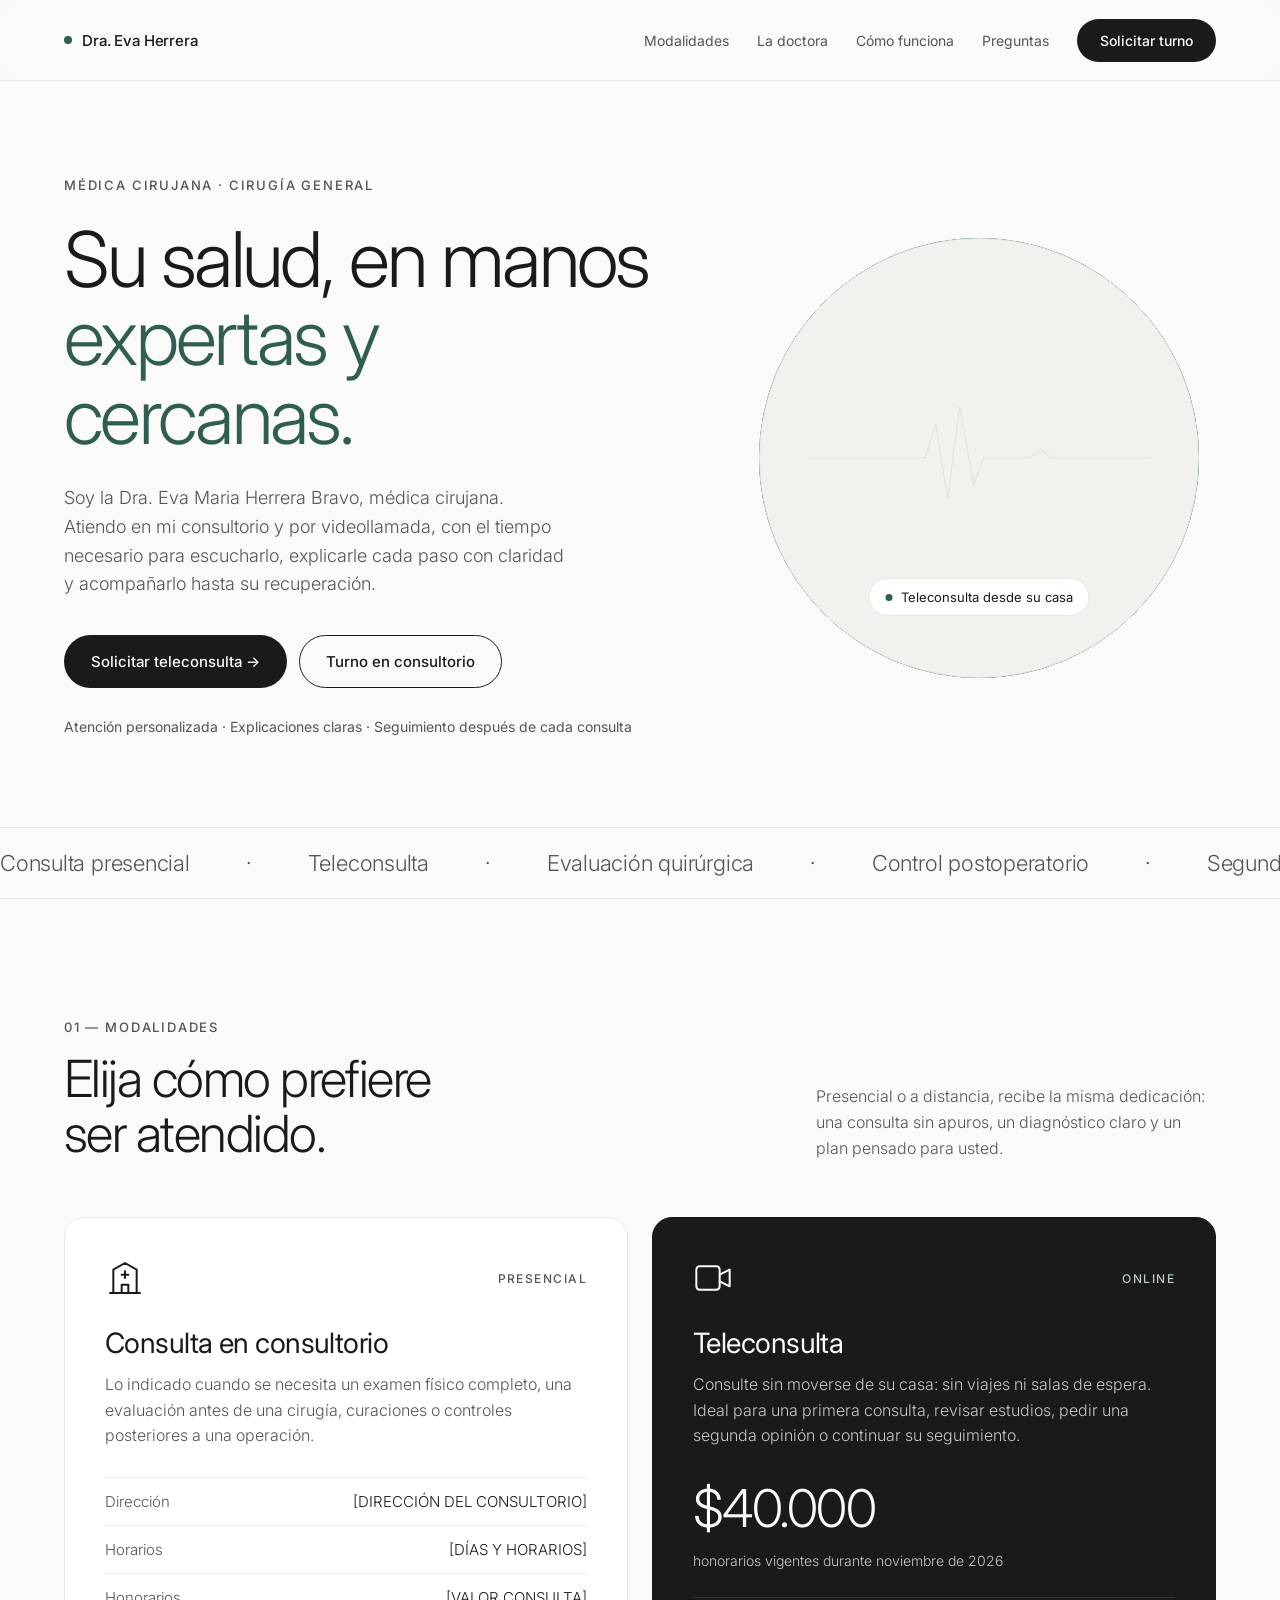
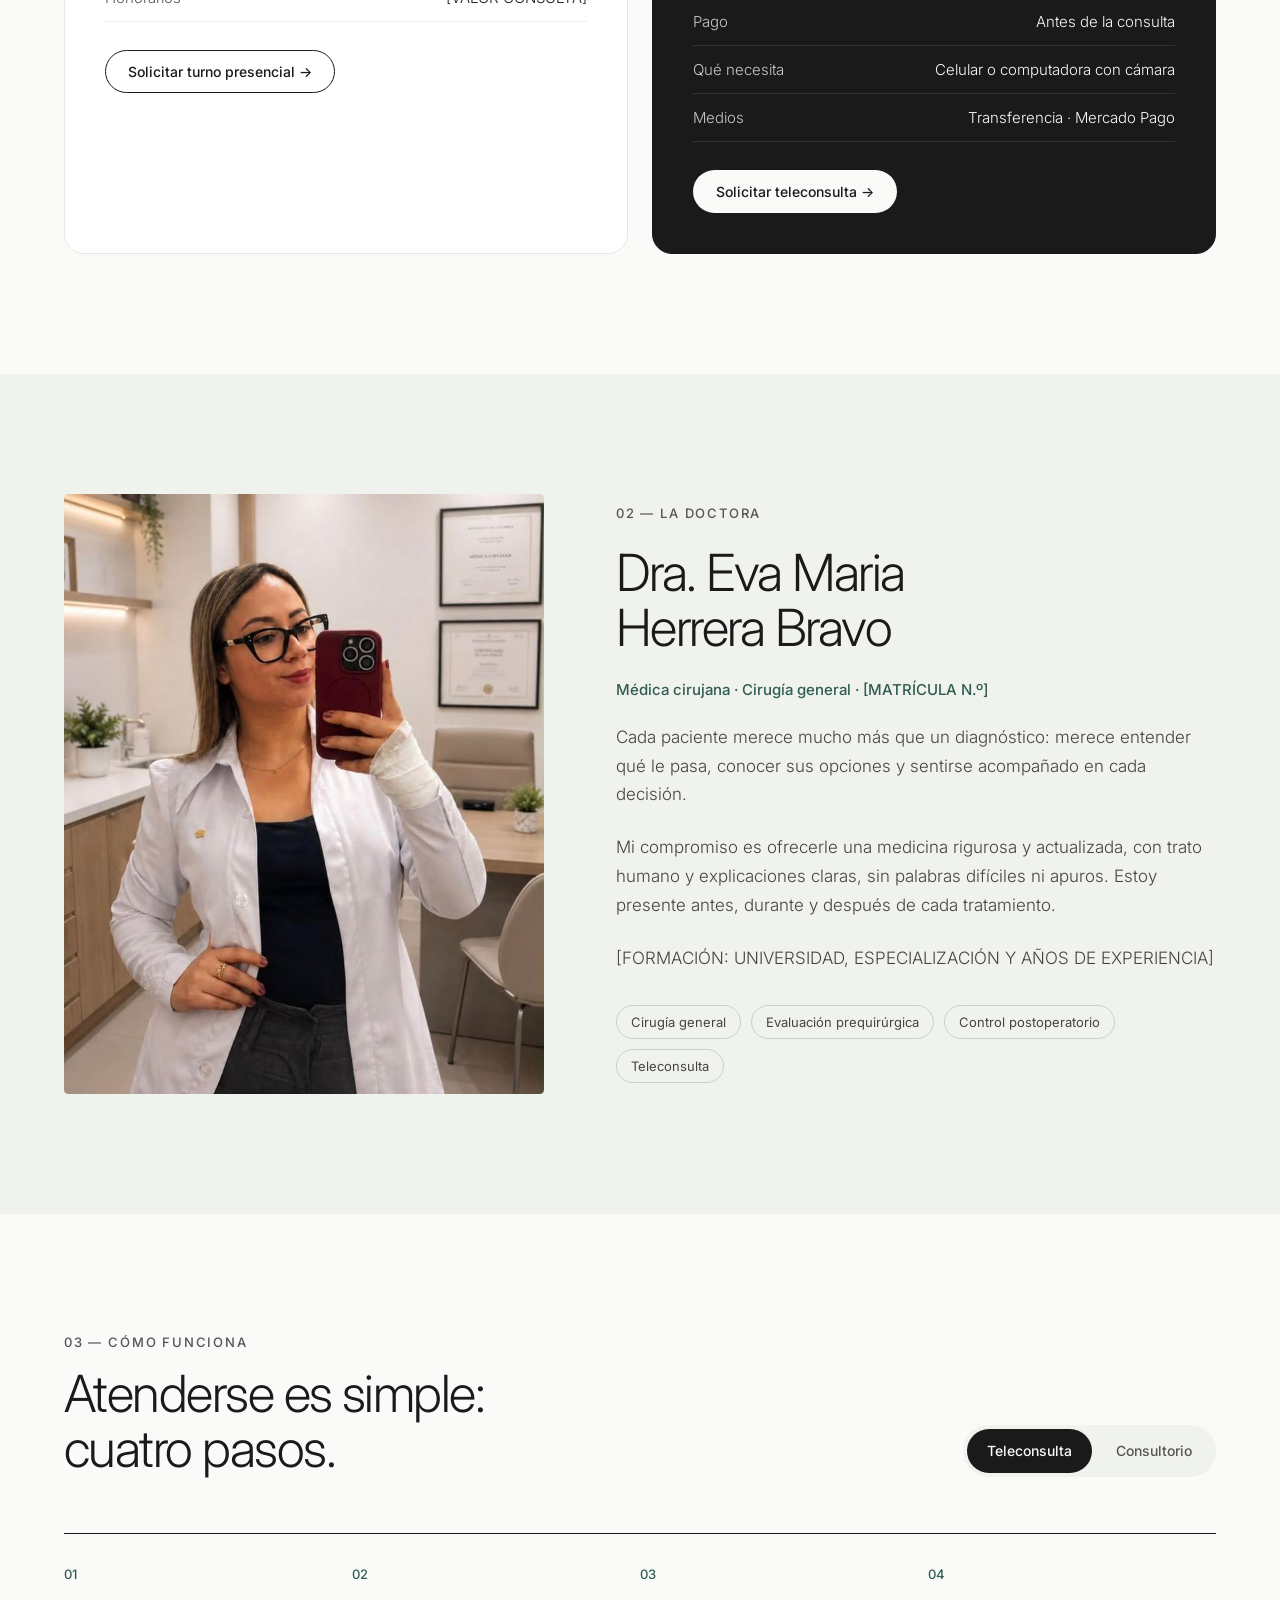
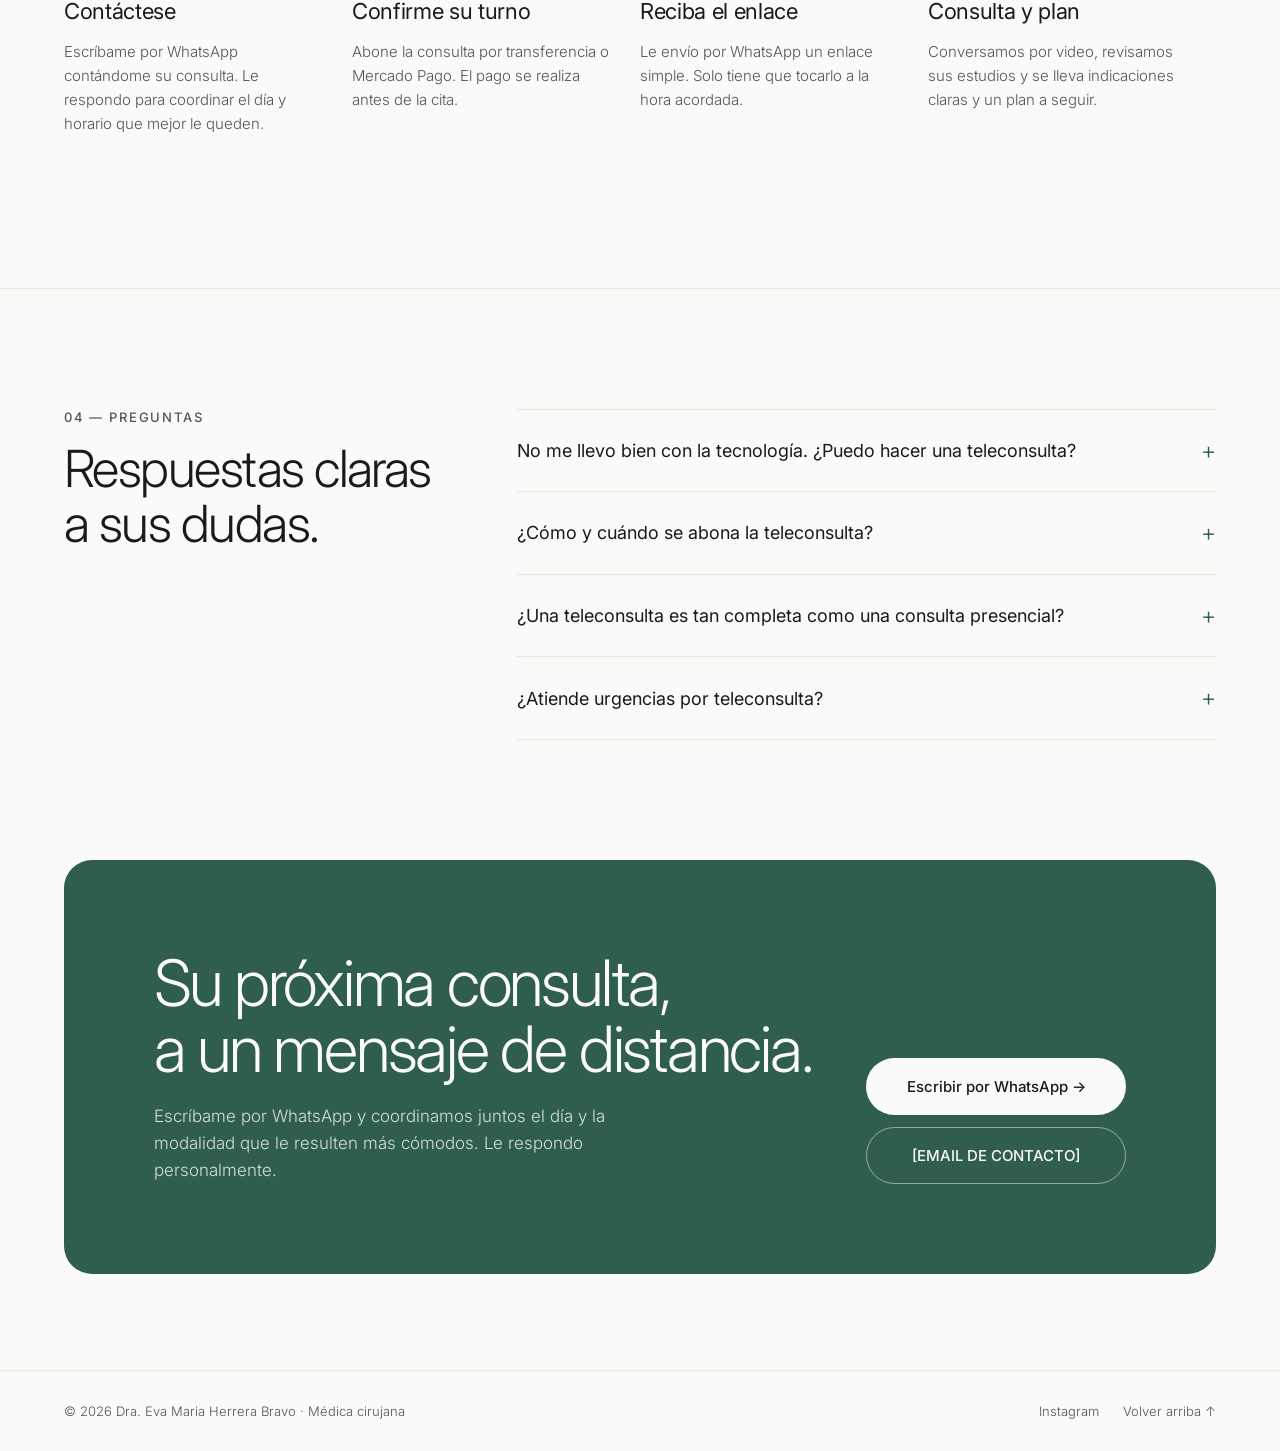
==== index.html @ aa6d980d "first commit" ====
<!doctype html>
<html lang="es">
<head>
  <meta charset="utf-8">
  <meta name="viewport" content="width=device-width, initial-scale=1">
  <title>Dra. Eva Maria Herrera Bravo · Médica cirujana | Consultorio y teleconsulta</title>
  <meta name="description" content="Dra. Eva Maria Herrera Bravo, médica cirujana. Atención en consultorio y teleconsulta, con tiempo para escucharlo, explicaciones claras y seguimiento personalizado.">
  <meta name="theme-color" content="#FAFAF8">

  <!-- Open Graph (vista previa al compartir en WhatsApp / redes) -->
  <meta property="og:type" content="website">
  <meta property="og:title" content="Dra. Eva Maria Herrera Bravo · Médica cirujana">
  <meta property="og:description" content="Atención en consultorio y teleconsulta. Su salud, en manos expertas y cercanas.">
  <meta property="og:image" content="img/dra-herrera.jpg">
  <meta property="og:locale" content="es_AR">

  <script>document.documentElement.classList.add('js');</script>
  <link rel="icon" href="img/favicon.svg" type="image/svg+xml">
  <link rel="preconnect" href="https://fonts.googleapis.com">
  <link rel="preconnect" href="https://fonts.gstatic.com" crossorigin>
  <link rel="stylesheet" href="https://fonts.googleapis.com/css2?family=Inter:wght@300;400;500&display=swap">
  <link rel="stylesheet" href="css/styles.css">
</head>
<body>

  <!-- ============ HEADER ============ -->
  <header class="header" id="header">
    <div class="container header__inner">
      <a href="#inicio" class="brand" aria-label="Dra. Eva Herrera, ir al inicio">
        <span class="dot brand__dot" aria-hidden="true"></span>
        Dra. Eva Herrera
      </a>

      <nav class="nav" aria-label="Principal">
        <a class="link" href="#modalidades">Modalidades</a>
        <a class="link" href="#sobre">La doctora</a>
        <a class="link" href="#como">Cómo funciona</a>
        <a class="link" href="#preguntas">Preguntas</a>
        <a class="btn btn--dark btn--sm" href="#contacto">Solicitar turno</a>
      </nav>

      <button class="burger" id="burger" type="button" aria-label="Abrir menú" aria-expanded="false" aria-controls="menu-movil">
        <span></span><span></span>
      </button>
    </div>
  </header>

  <!-- Menú móvil (fijo, no empuja el contenido) -->
  <nav class="mobile-menu" id="menu-movil" aria-label="Menú móvil" hidden>
    <a class="mobile-menu__item" href="#modalidades">Modalidades</a>
    <a class="mobile-menu__item" href="#sobre">La doctora</a>
    <a class="mobile-menu__item" href="#como">Cómo funciona</a>
    <a class="mobile-menu__item" href="#preguntas">Preguntas</a>
    <a class="btn btn--dark mobile-menu__cta" href="#contacto">Solicitar turno <span class="arrow">→</span></a>
  </nav>

  <main>

    <!-- ============ HERO ============ -->
    <section class="container hero" id="inicio" aria-labelledby="hero-title">
      <header class="hero__text">
        <p class="eyebrow rise d1">Médica cirujana · Cirugía general</p>
        <h1 class="hero__title rise d2" id="hero-title">Su salud, en manos<br><span class="accent">expertas y cercanas.</span></h1>
        <p class="hero__lead rise d3">Soy la Dra. Eva Maria Herrera Bravo, médica cirujana. Atiendo en mi consultorio y por videollamada, con el tiempo necesario para escucharlo, explicarle cada paso con claridad y acompañarlo hasta su recuperación.</p>
        <div class="hero__actions rise d4">
          <a class="btn btn--dark" href="#contacto">Solicitar teleconsulta <span class="arrow">→</span></a>
          <a class="btn btn--line" href="#modalidades">Turno en consultorio</a>
        </div>
        <p class="hero__trust rise d5">Atención personalizada · Explicaciones claras · Seguimiento después de cada consulta</p>
      </header>

      <!-- Latido animado (solo desktop) -->
      <div class="hero__visual rise d5" aria-hidden="true">
        <div class="pulse">
          <div class="pulse__ring"></div>
          <div class="pulse__ring pulse__ring--2"></div>
          <div class="pulse__disc"></div>
          <svg class="pulse__svg" viewBox="0 0 400 160">
            <path class="ecg-base" d="M0 80 H120 L138 80 L150 40 L164 128 L178 20 L194 112 L206 80 H260 L272 70 L284 80 H400"/>
            <path class="ecg" d="M0 80 H120 L138 80 L150 40 L164 128 L178 20 L194 112 L206 80 H260 L272 70 L284 80 H400"/>
          </svg>
          <div class="pulse__badge"><span class="dot"></span>Teleconsulta desde su casa</div>
        </div>
      </div>
    </section>

    <!-- ============ CINTA ============ -->
    <div class="marquee" aria-hidden="true">
      <div class="marquee__track">
        <span>Consulta presencial</span><i>·</i><span>Teleconsulta</span><i>·</i><span>Evaluación quirúrgica</span><i>·</i><span>Control postoperatorio</span><i>·</i><span>Segunda opinión</span><i>·</i><span>Revisión de estudios</span><i>·</i><span>Seguimiento personalizado</span><i>·</i>
        <span>Consulta presencial</span><i>·</i><span>Teleconsulta</span><i>·</i><span>Evaluación quirúrgica</span><i>·</i><span>Control postoperatorio</span><i>·</i><span>Segunda opinión</span><i>·</i><span>Revisión de estudios</span><i>·</i><span>Seguimiento personalizado</span><i>·</i>
      </div>
    </div>

    <!-- ============ MODALIDADES ============ -->
    <section class="container section" id="modalidades" aria-labelledby="modalidades-title">
      <header class="section__head reveal">
        <hgroup class="section__titles">
          <p class="eyebrow">01 — Modalidades</p>
          <h2 class="h2" id="modalidades-title">Elija cómo prefiere<br>ser atendido.</h2>
        </hgroup>
        <p class="section__intro">Presencial o a distancia, recibe la misma dedicación: una consulta sin apuros, un diagnóstico claro y un plan pensado para usted.</p>
      </header>

      <div class="cards">
        <article class="card reveal">
          <div class="card__top">
            <svg width="40" height="40" viewBox="0 0 24 24" fill="none" stroke="currentColor" stroke-width="1.2" stroke-linecap="round" stroke-linejoin="round" aria-hidden="true"><path d="M3 21h18"/><path d="M5 21V7l7-4 7 4v14"/><path d="M10 21v-5h4v5"/><path d="M12 8v4M10 10h4"/></svg>
            <span class="tag">Presencial</span>
          </div>
          <div class="card__body">
            <h3 class="h3">Consulta en consultorio</h3>
            <p>Lo indicado cuando se necesita un examen físico completo, una evaluación antes de una cirugía, curaciones o controles posteriores a una operación.</p>
          </div>
          <ul class="specs">
            <li><span>Dirección</span><span>[DIRECCIÓN DEL CONSULTORIO]</span></li>
            <li><span>Horarios</span><span>[DÍAS Y HORARIOS]</span></li>
            <li><span>Honorarios</span><span>[VALOR CONSULTA]</span></li>
          </ul>
          <a class="btn btn--line btn--sm card__cta" href="#contacto">Solicitar turno presencial <span class="arrow">→</span></a>
        </article>

        <article class="card card--dark reveal">
          <div class="card__top">
            <svg width="40" height="40" viewBox="0 0 24 24" fill="none" stroke="currentColor" stroke-width="1.2" stroke-linecap="round" stroke-linejoin="round" aria-hidden="true"><rect x="2" y="5" width="14" height="14" rx="2"/><path d="M16 10l6-3v10l-6-3"/></svg>
            <span class="tag">Online</span>
          </div>
          <div class="card__body">
            <h3 class="h3">Teleconsulta</h3>
            <p>Consulte sin moverse de su casa: sin viajes ni salas de espera. Ideal para una primera consulta, revisar estudios, pedir una segunda opinión o continuar su seguimiento.</p>
          </div>
          <p class="price">
            <span class="price__value">$40.000</span>
            <span class="price__note">honorarios vigentes durante noviembre de 2026</span>
          </p>
          <ul class="specs">
            <li><span>Pago</span><span>Antes de la consulta</span></li>
            <li><span>Qué necesita</span><span>Celular o computadora con cámara</span></li>
            <li><span>Medios</span><span>Transferencia · Mercado Pago</span></li>
          </ul>
          <a class="btn btn--light btn--sm card__cta" href="#contacto">Solicitar teleconsulta <span class="arrow">→</span></a>
        </article>
      </div>
    </section>

    <!-- ============ LA DOCTORA ============ -->
    <section class="about-wrap" id="sobre" aria-labelledby="sobre-title">
      <div class="container section about">
        <figure class="about__photo unclip">
          <img src="img/dra-herrera.jpg" alt="La Dra. Eva Maria Herrera Bravo con guardapolvo blanco en su consultorio" width="720" height="998" loading="lazy">
        </figure>
        <div class="about__text reveal">
          <p class="eyebrow">02 — La doctora</p>
          <h2 class="h2" id="sobre-title">Dra. Eva Maria<br>Herrera Bravo</h2>
          <p class="about__role">Médica cirujana · Cirugía general · [MATRÍCULA N.º]</p>
          <p>Cada paciente merece mucho más que un diagnóstico: merece entender qué le pasa, conocer sus opciones y sentirse acompañado en cada decisión.</p>
          <p>Mi compromiso es ofrecerle una medicina rigurosa y actualizada, con trato humano y explicaciones claras, sin palabras difíciles ni apuros. Estoy presente antes, durante y después de cada tratamiento.</p>
          <p>[FORMACIÓN: UNIVERSIDAD, ESPECIALIZACIÓN Y AÑOS DE EXPERIENCIA]</p>
          <ul class="chips" aria-label="Áreas de atención">
            <li><span>Cirugía general</span></li>
            <li><span>Evaluación prequirúrgica</span></li>
            <li><span>Control postoperatorio</span></li>
            <li><span>Teleconsulta</span></li>
          </ul>
        </div>
      </div>
    </section>

    <!-- ============ CÓMO FUNCIONA ============ -->
    <section class="container section" id="como" aria-labelledby="como-title">
      <header class="section__head reveal">
        <hgroup class="section__titles">
          <p class="eyebrow">03 — Cómo funciona</p>
          <h2 class="h2" id="como-title">Atenderse es simple:<br>cuatro pasos.</h2>
        </hgroup>
        <div class="tabs" role="tablist" aria-label="Modalidad">
          <button class="tab is-active" role="tab" id="tab-tele" aria-selected="true" aria-controls="steps-tele" type="button">Teleconsulta</button>
          <button class="tab" role="tab" id="tab-pres" aria-selected="false" aria-controls="steps-pres" type="button" tabindex="-1">Consultorio</button>
        </div>
      </header>

      <ol class="steps" id="steps-tele" role="tabpanel" aria-labelledby="tab-tele">
        <li class="reveal"><span class="steps__n">01</span><h3>Contáctese</h3><p>Escríbame por WhatsApp contándome su consulta. Le respondo para coordinar el día y horario que mejor le queden.</p></li>
        <li class="reveal"><span class="steps__n">02</span><h3>Confirme su turno</h3><p>Abone la consulta por transferencia o Mercado Pago. El pago se realiza antes de la cita.</p></li>
        <li class="reveal"><span class="steps__n">03</span><h3>Reciba el enlace</h3><p>Le envío por WhatsApp un enlace simple. Solo tiene que tocarlo a la hora acordada.</p></li>
        <li class="reveal"><span class="steps__n">04</span><h3>Consulta y plan</h3><p>Conversamos por video, revisamos sus estudios y se lleva indicaciones claras y un plan a seguir.</p></li>
      </ol>

      <ol class="steps" id="steps-pres" role="tabpanel" aria-labelledby="tab-pres" hidden>
        <li><span class="steps__n">01</span><h3>Contáctese</h3><p>Escríbame por WhatsApp y coordinamos el día y horario que le resulten más cómodos.</p></li>
        <li><span class="steps__n">02</span><h3>Confirme su turno</h3><p>Le envío la dirección del consultorio y lo que conviene llevar a la consulta.</p></li>
        <li><span class="steps__n">03</span><h3>Traiga sus estudios</h3><p>Análisis, imágenes o informes previos permiten una evaluación más completa.</p></li>
        <li><span class="steps__n">04</span><h3>Diagnóstico y plan</h3><p>Una evaluación completa y un plan claro, explicado con calma y sin apuros.</p></li>
      </ol>
    </section>

    <!-- ============ PREGUNTAS ============ -->
    <section class="faq-wrap" id="preguntas" aria-labelledby="preguntas-title">
      <div class="container section faq">
        <hgroup class="faq__head reveal">
          <p class="eyebrow">04 — Preguntas</p>
          <h2 class="h2" id="preguntas-title">Respuestas claras a sus dudas.</h2>
        </hgroup>
        <div class="faq__list reveal">
          <details>
            <summary>No me llevo bien con la tecnología. ¿Puedo hacer una teleconsulta?<span class="plus" aria-hidden="true">+</span></summary>
            <p>Sí, y es más sencillo de lo que parece. Solo necesita un celular o computadora con cámara y conexión a internet. Le envío un enlace por WhatsApp: lo toca a la hora acordada y ya estamos conectados. Si lo prefiere, un familiar puede acompañarlo durante la consulta.</p>
          </details>
          <details>
            <summary>¿Cómo y cuándo se abona la teleconsulta?<span class="plus" aria-hidden="true">+</span></summary>
            <p>El pago se realiza antes de la consulta, por transferencia bancaria o Mercado Pago. Durante noviembre de 2026 los honorarios son de $40.000. Una vez acreditado el pago, le envío el enlace de la videollamada.</p>
          </details>
          <details>
            <summary>¿Una teleconsulta es tan completa como una consulta presencial?<span class="plus" aria-hidden="true">+</span></summary>
            <p>Para muchas consultas, sí: permite conversar con tranquilidad, revisar sus estudios y definir un plan. Si su caso requiere un examen físico, una curación o un control después de una cirugía, se lo indico y coordinamos una visita al consultorio.</p>
          </details>
          <details>
            <summary>¿Atiende urgencias por teleconsulta?<span class="plus" aria-hidden="true">+</span></summary>
            <p>No. Ante una urgencia, diríjase a la guardia más cercana o comuníquese con el servicio de emergencias.</p>
          </details>
        </div>
      </div>
    </section>

    <!-- ============ CONTACTO ============ -->
    <section class="contact-wrap" id="contacto" aria-labelledby="contacto-title">
      <div class="container">
        <div class="contact reveal">
          <svg class="contact__ecg" viewBox="0 0 400 160" aria-hidden="true">
            <path class="ecg" d="M0 80 H120 L138 80 L150 40 L164 128 L178 20 L194 112 L206 80 H260 L272 70 L284 80 H400"/>
          </svg>
          <header class="contact__text">
            <h2 class="contact__title" id="contacto-title">Su próxima consulta,<br>a un mensaje de distancia.</h2>
            <p>Escríbame por WhatsApp y coordinamos juntos el día y la modalidad que le resulten más cómodos. Le respondo personalmente.</p>
          </header>
          <address class="contact__actions">
            <!-- Reemplazar 549XXXXXXXXXX por el número con código de país, sin + ni espacios -->
            <a class="btn btn--light" href="https://wa.me/549XXXXXXXXXX?text=Hola%20Dra.%20Herrera%2C%20quisiera%20solicitar%20un%20turno." target="_blank" rel="noopener">Escribir por WhatsApp <span class="arrow">→</span></a>
            <a class="btn btn--ghost" href="mailto:[EMAIL]">[EMAIL DE CONTACTO]</a>
          </address>
        </div>
      </div>
    </section>

  </main>

  <!-- ============ FOOTER ============ -->
  <footer class="footer">
    <div class="container footer__inner">
      <p>© <span id="year">2026</span> Dra. Eva Maria Herrera Bravo · Médica cirujana</p>
      <nav class="footer__links" aria-label="Enlaces del pie de página">
        <a class="link" href="https://instagram.com/[USUARIO]" target="_blank" rel="noopener">Instagram</a>
        <a class="link" href="#inicio">Volver arriba ↑</a>
      </nav>
    </div>
  </footer>

  <script src="js/main.js" defer></script>
</body>
</html>
---- css/styles.css ----
/* =========================================================
   Dra. Eva Maria Herrera Bravo — Landing
   Paleta minimalista · Inter 300/400/500
   ========================================================= */

:root {
  --bg: #FAFAF8;
  --bg-soft: #F0F2EE;
  --surface: #FFFFFF;
  --ink: #1A1A1A;
  --muted: #555555;
  --body: #444444;
  --line: #E8E8E3;
  --line-soft: #EFEFEA;
  --accent: #2F5D50;
  --header-h: 81px;
  --radius: 20px;
  --ease: cubic-bezier(.2, .7, .2, 1);
}

*,
*::before,
*::after { box-sizing: border-box; }

html { scroll-behavior: smooth; scroll-padding-top: var(--header-h); }

body {
  margin: 0;
  background: var(--bg);
  color: var(--ink);
  font-family: Inter, system-ui, -apple-system, "Segoe UI", sans-serif;
  font-weight: 400;
  -webkit-font-smoothing: antialiased;
  text-rendering: optimizeLegibility;
}
body.menu-open { overflow: hidden; }

img { max-width: 100%; display: block; }
a { color: var(--ink); text-decoration: none; }
a:hover { color: var(--accent); }
p { margin: 0; }
h1, h2, h3 { margin: 0; }
address { font-style: normal; }
hgroup { margin: 0; }

:focus-visible { outline: 2px solid var(--accent); outline-offset: 3px; border-radius: 4px; }

.container { max-width: 1200px; margin: 0 auto; padding-inline: 24px; }
.accent { color: var(--accent); }

/* ---------- Tipografía ---------- */
.eyebrow {
  font-size: 13px;
  letter-spacing: .14em;
  text-transform: uppercase;
  color: var(--muted);
  font-weight: 500;
}
.h2 {
  font-size: clamp(32px, 4vw, 52px);
  line-height: 1.08;
  letter-spacing: -.03em;
  font-weight: 300;
}
.h3 { font-size: 28px; letter-spacing: -.02em; font-weight: 400; }

/* ---------- Botones y links ---------- */
.btn {
  display: inline-block;
  padding: 16px 26px;
  border-radius: 999px;
  font-size: 15px;
  font-weight: 500;
  text-align: center;
  border: 1px solid transparent;
  transition: background .3s, color .3s, transform .3s, border-color .3s;
}
.btn:hover { transform: translateY(-2px); }
.btn--sm { padding: 12px 22px; font-size: 14px; }
.btn--dark { background: var(--ink); color: var(--bg); }
.btn--dark:hover { background: var(--accent); color: #FFFFFF; }
.btn--line { border-color: var(--ink); color: var(--ink); }
.btn--line:hover { background: var(--ink); color: var(--bg); }
.btn--light { background: var(--bg); color: var(--ink); }
.btn--light:hover { background: #FFFFFF; color: var(--accent); }
.btn--ghost { border-color: rgba(250, 250, 248, .5); color: var(--bg); }
.btn--ghost:hover { border-color: var(--bg); color: var(--bg); }

.arrow { display: inline-block; transition: transform .3s; }
.btn:hover .arrow,
.card:hover .arrow { transform: translateX(4px); }

.link {
  background: linear-gradient(currentColor, currentColor) 0 100% / 0 1px no-repeat;
  transition: background-size .4s;
}
.link:hover { background-size: 100% 1px; }

/* ---------- Header ---------- */
.header {
  position: sticky;
  top: 0;
  z-index: 20;
  background: rgba(250, 250, 248, .85);
  -webkit-backdrop-filter: blur(12px);
  backdrop-filter: blur(12px);
  border-bottom: 1px solid var(--line);
}
.header__inner {
  height: 80px;
  display: flex;
  align-items: center;
  justify-content: space-between;
  gap: 16px;
}
.brand { display: flex; align-items: center; gap: 10px; font-size: 15px; font-weight: 500; letter-spacing: -.01em; }
.dot { width: 8px; height: 8px; border-radius: 50%; background: var(--accent); display: inline-block; animation: blink 1.8s ease-in-out infinite; }
.nav { display: flex; align-items: center; gap: 28px; font-size: 14px; }
.nav .link { color: var(--muted); }
.nav .link:hover { color: var(--ink); }

/* Hamburguesa */
.burger {
  display: none;
  position: relative;
  width: 44px;
  height: 44px;
  padding: 0;
  border: 1px solid var(--line);
  border-radius: 999px;
  background: var(--surface);
  cursor: pointer;
}
.burger span {
  position: absolute;
  left: 50%;
  top: 50%;
  width: 18px;
  height: 1.5px;
  margin-left: -9px;
  background: var(--ink);
  border-radius: 2px;
  transition: transform .4s var(--ease);
}
.burger span:nth-child(1) { transform: translateY(-4px); }
.burger span:nth-child(2) { transform: translateY(4px); }
.burger.is-open span:nth-child(1) { transform: rotate(45deg); }
.burger.is-open span:nth-child(2) { transform: rotate(-45deg); }

/* Menú móvil: fijo, superpuesto, no desplaza contenido */
.mobile-menu {
  position: fixed;
  top: var(--header-h);
  left: 0;
  right: 0;
  bottom: 0;
  z-index: 19;
  display: flex;
  flex-direction: column;
  padding: 8px 24px 32px;
  background: var(--bg);
  overflow-y: auto;
  animation: drop .35s ease both;
}
.mobile-menu[hidden] { display: none; }
.mobile-menu__item {
  display: block;
  padding: 18px 0;
  border-bottom: 1px solid var(--line);
  font-size: 28px;
  font-weight: 300;
  letter-spacing: -.02em;
  opacity: 0;
  animation: drop .5s var(--ease) forwards;
}
.mobile-menu__item:nth-child(1) { animation-delay: .05s; }
.mobile-menu__item:nth-child(2) { animation-delay: .1s; }
.mobile-menu__item:nth-child(3) { animation-delay: .15s; }
.mobile-menu__item:nth-child(4) { animation-delay: .2s; }
.mobile-menu__cta { margin-top: 24px; opacity: 0; animation: drop .5s var(--ease) .25s forwards; }

/* ---------- Hero ---------- */
.hero {
  padding-top: 96px;
  padding-bottom: 88px;
  display: flex;
  flex-wrap: wrap;
  align-items: center;
  gap: 64px;
}
.hero__text { flex: 1 1 520px; min-width: 0; display: flex; flex-direction: column; gap: 28px; }
.hero__title { font-size: clamp(44px, 6vw, 80px); line-height: 1.02; letter-spacing: -.035em; font-weight: 300; }
.hero__lead { max-width: 500px; font-size: 18px; line-height: 1.6; color: var(--muted); font-weight: 300; }
.hero__actions { display: flex; flex-wrap: wrap; gap: 12px; padding-top: 8px; }
.hero__trust { font-size: 14px; line-height: 1.6; color: var(--muted); }

.hero__visual { flex: 1 1 380px; min-width: 0; display: flex; justify-content: center; }
.pulse {
  position: relative;
  width: min(100%, 440px);
  aspect-ratio: 1 / 1;
  display: flex;
  align-items: center;
  justify-content: center;
}
.pulse__ring,
.pulse__disc { position: absolute; inset: 0; border-radius: 50%; }
.pulse__ring { border: 1px solid var(--accent); animation: ring 3.6s ease-out infinite; }
.pulse__ring--2 { animation-delay: 1.8s; }
.pulse__disc { background: var(--bg-soft); border: 1px solid #E2E6DF; }
.pulse__svg { position: relative; width: 78%; height: auto; }
.ecg-base { fill: none; stroke: #E2E6DF; stroke-width: 1.5; }
.ecg {
  fill: none;
  stroke: var(--accent);
  stroke-width: 2;
  stroke-linecap: round;
  stroke-linejoin: round;
  stroke-dasharray: 900;
  stroke-dashoffset: 900;
  animation: draw 3.6s cubic-bezier(.6, 0, .4, 1) infinite;
}
.pulse__badge {
  position: absolute;
  bottom: 14%;
  left: 50%;
  transform: translateX(-50%);
  display: flex;
  align-items: center;
  gap: 8px;
  background: var(--surface);
  border: 1px solid var(--line);
  padding: 10px 16px;
  border-radius: 999px;
  font-size: 13px;
  white-space: nowrap;
}
.pulse__badge .dot { width: 7px; height: 7px; }

/* ---------- Cinta ---------- */
.marquee { border-block: 1px solid var(--line); overflow: hidden; padding: 22px 0; }
.marquee__track {
  display: flex;
  width: max-content;
  gap: 56px;
  font-size: 22px;
  font-weight: 300;
  color: var(--muted);
  letter-spacing: -.01em;
  white-space: nowrap;
  animation: slide 38s linear infinite;
}
.marquee__track i { font-style: normal; color: var(--accent); }

/* ---------- Secciones ---------- */
.section { padding-top: 120px; padding-bottom: 120px; }
#modalidades,
#como { display: flex; flex-direction: column; gap: 56px; }
.section__head { display: flex; flex-wrap: wrap; justify-content: space-between; align-items: flex-end; gap: 24px; }
.section__titles { display: flex; flex-direction: column; gap: 16px; }
.section__intro { max-width: 400px; font-size: 16px; line-height: 1.6; color: var(--muted); font-weight: 300; }

/* ---------- Tarjetas ---------- */
.cards { display: grid; grid-template-columns: repeat(auto-fit, minmax(min(100%, 320px), 1fr)); gap: 24px; }
.card {
  background: var(--surface);
  border: 1px solid var(--line);
  border-radius: var(--radius);
  padding: 40px;
  display: flex;
  flex-direction: column;
  gap: 28px;
  transition: transform .5s var(--ease), border-color .5s;
}
.card:hover { transform: translateY(-6px); border-color: var(--ink); }
.card__top { display: flex; justify-content: space-between; align-items: center; }
.card__body { display: flex; flex-direction: column; gap: 12px; }
.card__body p { font-size: 16px; line-height: 1.6; color: var(--muted); font-weight: 300; }
.card__cta { align-self: flex-start; }
.tag { font-size: 12px; letter-spacing: .12em; text-transform: uppercase; color: var(--muted); font-weight: 500; }

.specs { margin: 0; padding: 0; list-style: none; border-top: 1px solid var(--line-soft); font-size: 15px; font-weight: 300; }
.specs li {
  padding: 14px 0;
  border-bottom: 1px solid var(--line-soft);
  display: flex;
  flex-wrap: wrap;
  justify-content: space-between;
  gap: 4px 16px;
}
.specs li span:first-child { color: var(--muted); }

.card--dark { background: var(--ink); color: var(--bg); border-color: var(--ink); }
.card--dark:hover { border-color: var(--ink); }
.card--dark .tag { color: #B9C9C2; }
.card--dark .card__body p,
.card--dark .specs li span:first-child,
.price__note { color: #C8C8C3; }
.card--dark .specs,
.card--dark .specs li { border-color: #333333; }
.price { display: flex; align-items: baseline; flex-wrap: wrap; gap: 12px; }
.price__value { font-size: 52px; font-weight: 300; letter-spacing: -.03em; }
.price__note { font-size: 14px; font-weight: 300; }

/* ---------- La doctora ---------- */
.about-wrap { background: var(--bg-soft); }
.about { display: flex; flex-wrap: wrap; align-items: center; gap: 72px; }
.about__photo {
  margin: 0;
  flex: 1 1 360px;
  min-width: 0;
  max-width: 480px;
  aspect-ratio: 4 / 5;
  border-radius: 4px;
  overflow: hidden;
  background: #E2E6DF;
}
.about__photo img {
  width: 100%;
  height: 100%;
  object-fit: cover;
  object-position: center 20%;
  transition: transform 1.2s var(--ease);
}
.about__photo:hover img { transform: scale(1.03); }
.about__text { flex: 1 1 420px; min-width: 0; display: flex; flex-direction: column; gap: 24px; }
.about__text > p:not(.eyebrow):not(.about__role) { font-size: 17px; line-height: 1.7; color: var(--body); font-weight: 300; }
.about__role { font-size: 15px; color: var(--accent); font-weight: 500; }
.chips { display: flex; flex-wrap: wrap; gap: 10px; padding-top: 8px; }
.chips { margin: 0; padding-inline-start: 0; list-style: none; }
.chips li { display: flex; }
.chips span { border: 1px solid #C9D1C5; padding: 8px 14px; border-radius: 999px; font-size: 13px; color: var(--body); }

/* ---------- Pasos ---------- */
.tabs { display: flex; gap: 4px; background: var(--bg-soft); padding: 4px; border-radius: 999px; }
.tab {
  border: 0;
  cursor: pointer;
  min-height: 44px;
  padding: 12px 20px;
  border-radius: 999px;
  font: inherit;
  font-size: 14px;
  font-weight: 500;
  background: transparent;
  color: var(--muted);
  transition: background .3s, color .3s;
}
.tab.is-active { background: var(--ink); color: var(--bg); }

.steps {
  margin: 0;
  padding: 0;
  list-style: none;
  display: grid;
  grid-template-columns: repeat(auto-fit, minmax(240px, 1fr));
  border-top: 1px solid var(--ink);
}
.steps[hidden] { display: none; }
.steps li { padding: 32px 28px 32px 0; display: flex; flex-direction: column; gap: 16px; }
.steps h3 { font-size: 22px; letter-spacing: -.015em; font-weight: 400; }
.steps p { font-size: 15px; line-height: 1.6; color: var(--muted); font-weight: 300; }
.steps__n { font-size: 13px; color: var(--accent); font-weight: 500; }
.steps.is-entering li { animation: rise .6s var(--ease) both; }
.steps.is-entering li:nth-child(2) { animation-delay: .06s; }
.steps.is-entering li:nth-child(3) { animation-delay: .12s; }
.steps.is-entering li:nth-child(4) { animation-delay: .18s; }

/* ---------- Preguntas ---------- */
.faq-wrap { border-top: 1px solid var(--line); }
.faq { display: flex; flex-wrap: wrap; gap: 64px; }
.faq__head { flex: 1 1 300px; min-width: 0; display: flex; flex-direction: column; gap: 16px; }
.faq__list { flex: 2 1 520px; min-width: 0; border-top: 1px solid var(--line); }
.faq details { border-bottom: 1px solid var(--line); padding: 24px 0; }
.faq summary {
  list-style: none;
  cursor: pointer;
  display: flex;
  justify-content: space-between;
  align-items: center;
  gap: 24px;
  font-size: 18px;
  font-weight: 400;
  line-height: 1.4;
}
.faq summary::-webkit-details-marker { display: none; }
.plus { font-size: 24px; font-weight: 300; color: var(--accent); transition: transform .35s; flex-shrink: 0; }
.faq details[open] .plus { transform: rotate(45deg); }
.faq details p {
  margin-top: 16px;
  max-width: 640px;
  font-size: 16px;
  line-height: 1.7;
  color: var(--muted);
  font-weight: 300;
  animation: rise .5s ease both;
}

/* ---------- Contacto ---------- */
.contact-wrap { padding-bottom: 96px; }
.contact {
  position: relative;
  overflow: hidden;
  background: var(--accent);
  color: var(--bg);
  border-radius: 28px;
  padding: clamp(40px, 7vw, 96px);
  display: flex;
  flex-wrap: wrap;
  justify-content: space-between;
  align-items: flex-end;
  gap: 48px;
}
.contact__ecg { position: absolute; right: -40px; top: 24px; width: 520px; opacity: .18; }
.contact__ecg .ecg { stroke: var(--bg); }
.contact__text { position: relative; flex: 1 1 420px; min-width: 0; display: flex; flex-direction: column; gap: 20px; }
.contact__title { font-size: clamp(36px, 5vw, 64px); line-height: 1.04; letter-spacing: -.035em; font-weight: 300; }
.contact__text p { font-size: 17px; line-height: 1.6; color: #D5E0DB; font-weight: 300; max-width: 460px; }
.contact__actions { position: relative; display: flex; flex-direction: column; gap: 12px; min-width: 260px; }
.contact__actions .btn { padding: 18px 28px; }

/* ---------- Footer ---------- */
.footer { border-top: 1px solid var(--line); }
.footer__inner {
  padding-block: 32px;
  display: flex;
  flex-wrap: wrap;
  justify-content: space-between;
  gap: 16px;
  font-size: 13px;
  color: var(--muted);
  font-weight: 300;
}
.footer__links { display: flex; gap: 24px; }
.footer .link { color: var(--muted); }

/* =========================================================
   Animaciones
   ========================================================= */
@keyframes rise { from { opacity: 0; transform: translateY(18px); } to { opacity: 1; transform: none; } }
@keyframes drop { from { opacity: 0; transform: translateY(-8px); } to { opacity: 1; transform: none; } }
@keyframes draw { 0% { stroke-dashoffset: 900; } 55% { stroke-dashoffset: 0; } 100% { stroke-dashoffset: -900; } }
@keyframes ring { 0% { transform: scale(.92); opacity: .55; } 100% { transform: scale(1.25); opacity: 0; } }
@keyframes blink { 0%, 100% { opacity: 1; } 50% { opacity: .25; } }
@keyframes slide { from { transform: translateX(0); } to { transform: translateX(-50%); } }

.rise { opacity: 0; animation: rise .9s var(--ease) forwards; }
.d1 { animation-delay: .1s; }
.d2 { animation-delay: .25s; }
.d3 { animation-delay: .4s; }
.d4 { animation-delay: .55s; }
.d5 { animation-delay: .7s; }

/* Aparición al hacer scroll (la clase .is-visible la agrega main.js) */
.js .reveal { opacity: 0; transform: translateY(28px); transition: opacity .9s var(--ease), transform .9s var(--ease); }
.js .reveal.is-visible { opacity: 1; transform: none; }
.js .unclip { clip-path: inset(14% 14% 14% 14% round 4px); transition: clip-path 1.2s var(--ease); }
.js .unclip.is-visible { clip-path: inset(0 0 0 0 round 4px); }

/* =========================================================
   Responsive
   ========================================================= */

/* Tablet y celular */
@media (max-width: 860px) {
  .nav { display: none; }
  .burger { display: inline-flex; }
  .hero__visual { display: none; }       /* sin latido en tablet/celular */
  .brand__dot { animation: none; }       /* punto fijo en tablet/celular */
}
@media (min-width: 861px) {
  .mobile-menu { display: none !important; }
}

/* Celular */
@media (max-width: 640px) {
  .hero { padding-top: 48px; padding-bottom: 64px; gap: 48px; }
  .section { padding-top: 80px; padding-bottom: 80px; }
  .card { padding: 28px; }
  .marquee__track { font-size: 18px; gap: 40px; }
  .contact__actions { min-width: 0; width: 100%; }
  .about { gap: 40px; }
  .steps li { padding-right: 0; }
}

/* Accesibilidad: menos movimiento */
@media (prefers-reduced-motion: reduce) {
  *, *::before, *::after { animation: none !important; transition: none !important; }
  .rise, .mobile-menu__item, .mobile-menu__cta { opacity: 1; }
  .js .reveal { opacity: 1; transform: none; }
  .js .unclip { clip-path: none; }
  html { scroll-behavior: auto; }
}
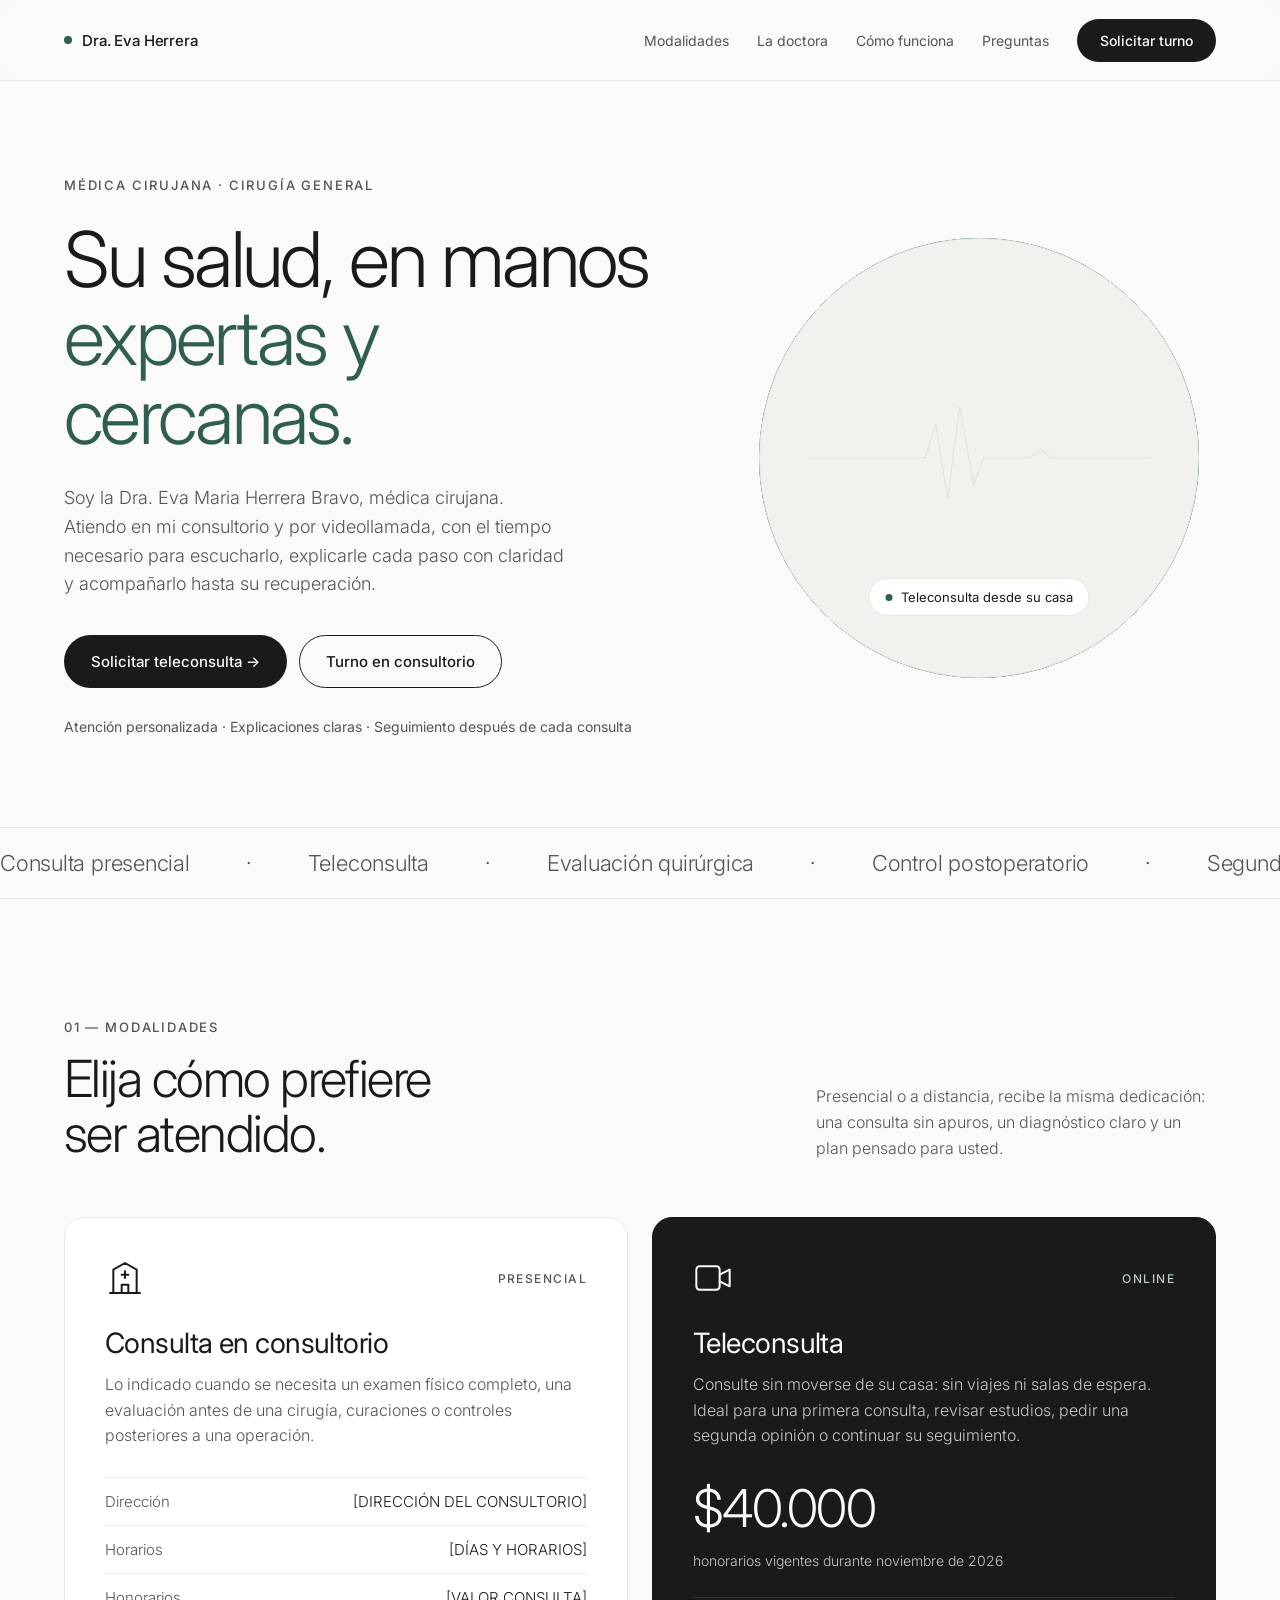
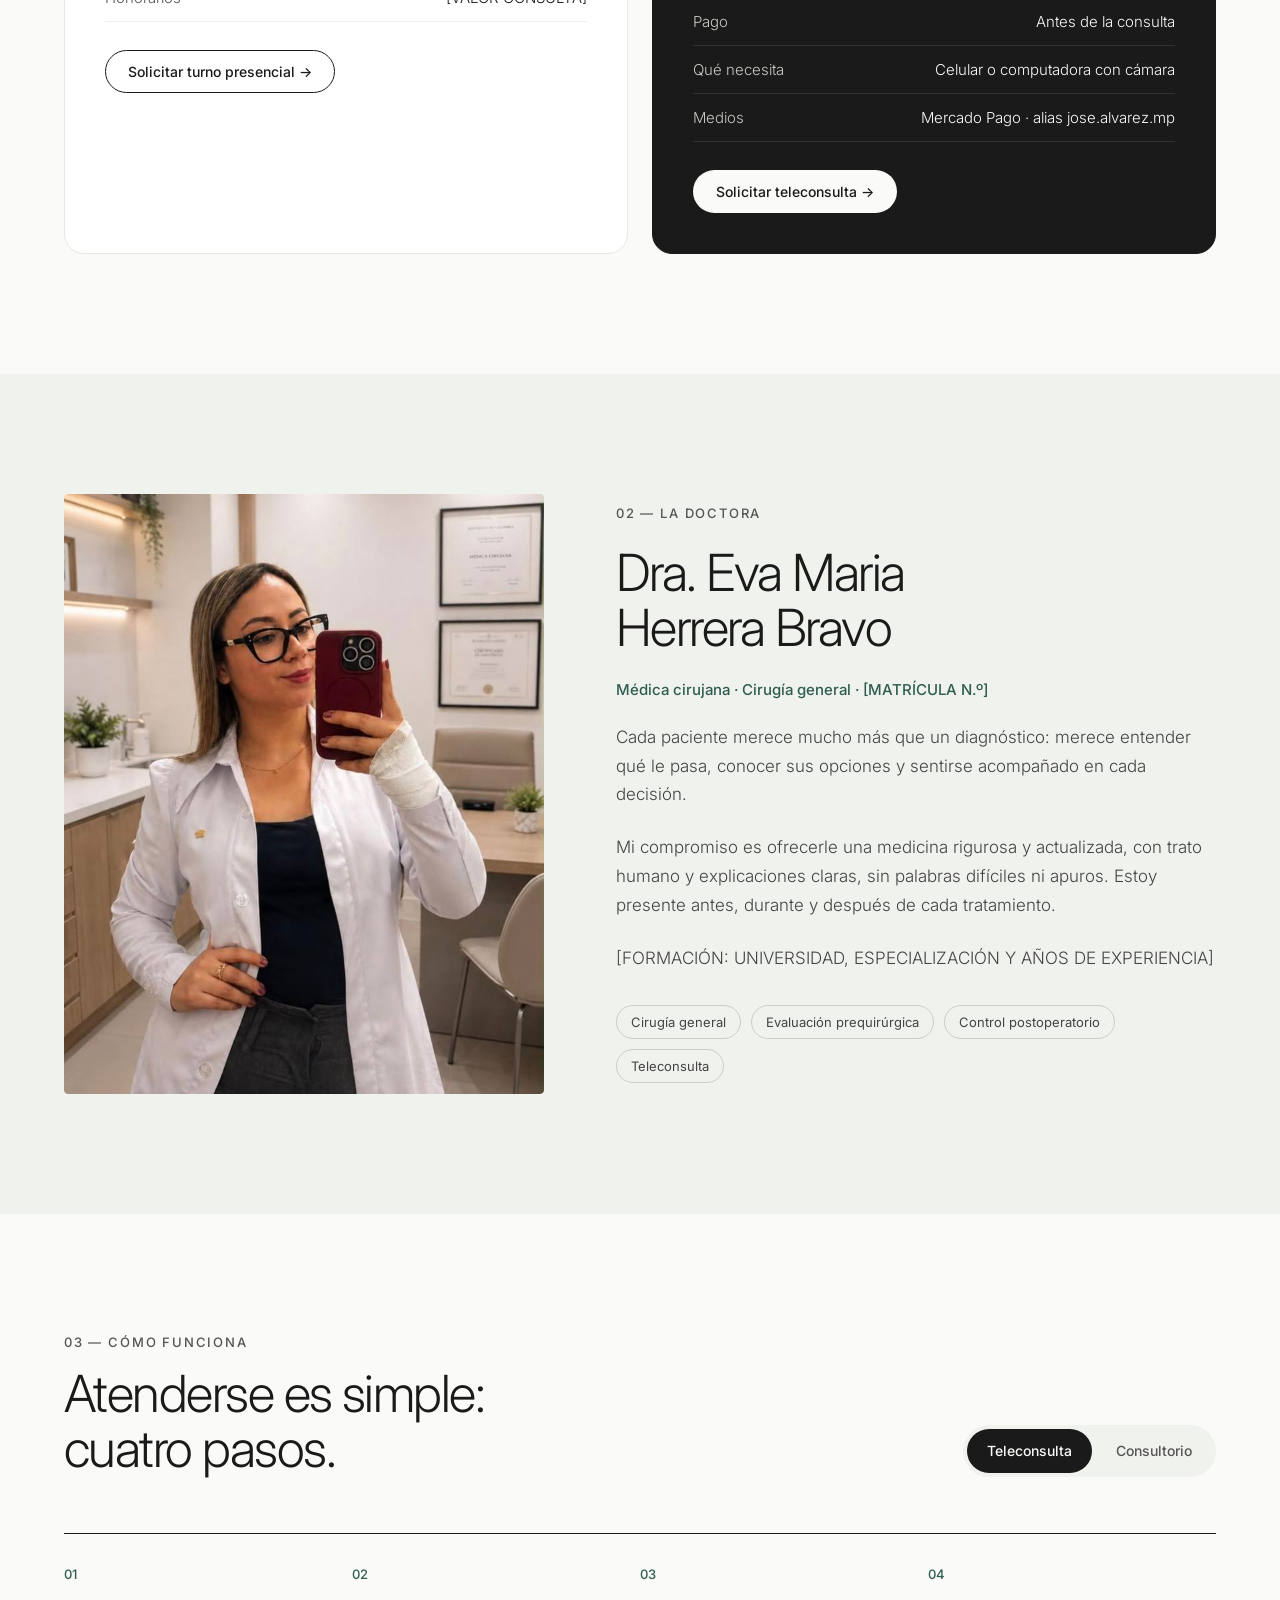
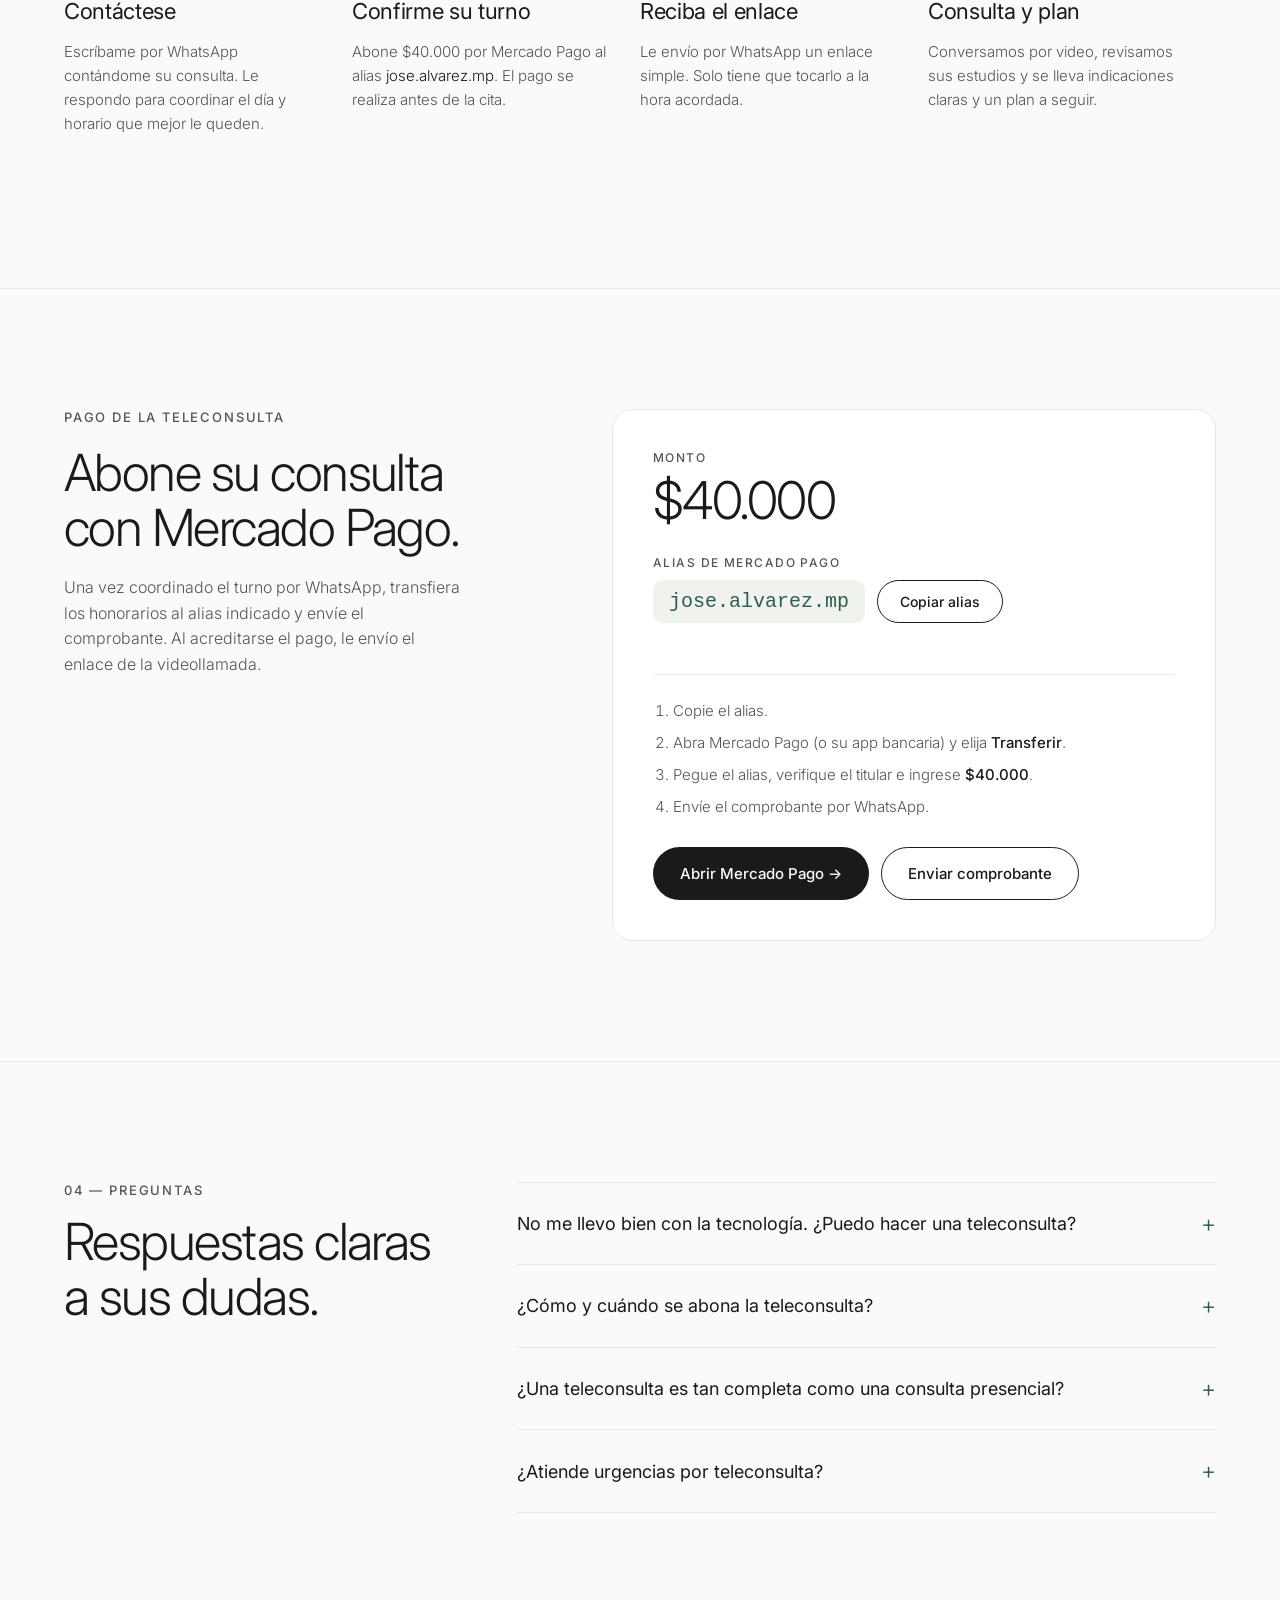
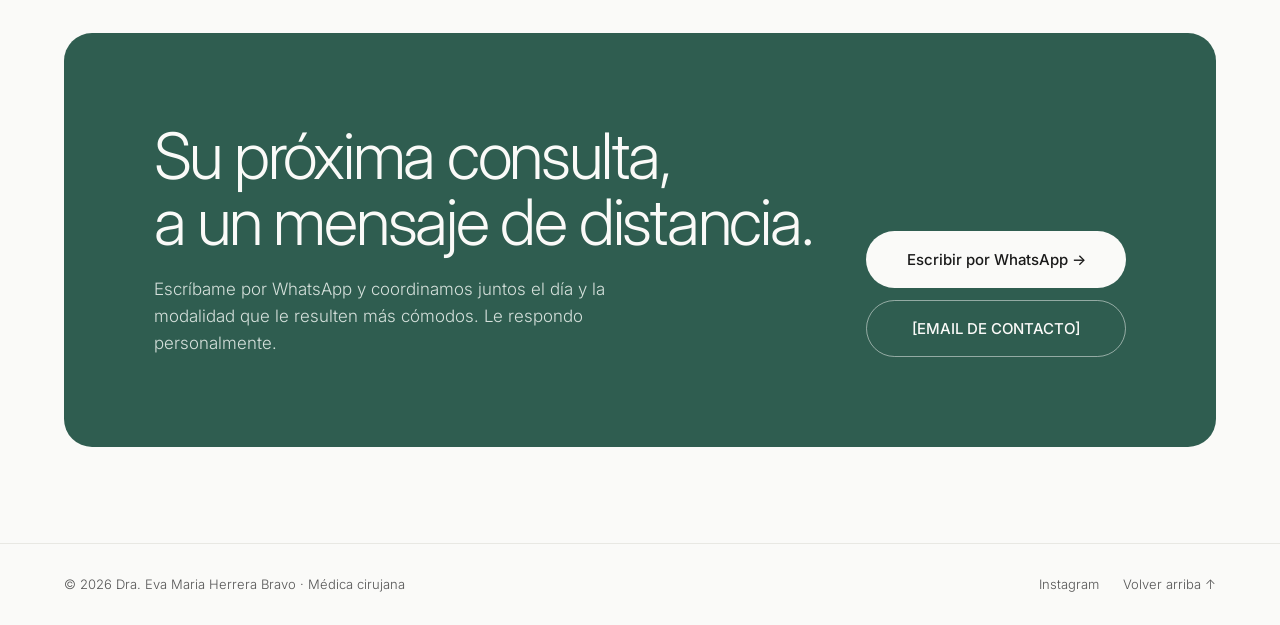
==== commit f88086c3: "Agregar sección de pago con Mercado Pago para la teleconsulta Nueva sección "Pago de la teleconsulta" ====
--- a/index.html
+++ b/index.html
@@ -136,7 +136,7 @@
           <ul class="specs">
             <li><span>Pago</span><span>Antes de la consulta</span></li>
             <li><span>Qué necesita</span><span>Celular o computadora con cámara</span></li>
-            <li><span>Medios</span><span>Transferencia · Mercado Pago</span></li>
+            <li><span>Medios</span><span>Mercado Pago · alias jose.alvarez.mp</span></li>
           </ul>
           <a class="btn btn--light btn--sm card__cta" href="#contacto">Solicitar teleconsulta <span class="arrow">→</span></a>
         </article>
@@ -181,7 +181,7 @@
 
       <ol class="steps" id="steps-tele" role="tabpanel" aria-labelledby="tab-tele">
         <li class="reveal"><span class="steps__n">01</span><h3>Contáctese</h3><p>Escríbame por WhatsApp contándome su consulta. Le respondo para coordinar el día y horario que mejor le queden.</p></li>
-        <li class="reveal"><span class="steps__n">02</span><h3>Confirme su turno</h3><p>Abone la consulta por transferencia o Mercado Pago. El pago se realiza antes de la cita.</p></li>
+        <li class="reveal"><span class="steps__n">02</span><h3>Confirme su turno</h3><p>Abone $40.000 por Mercado Pago al alias <a class="link" href="#pago">jose.alvarez.mp</a>. El pago se realiza antes de la cita.</p></li>
         <li class="reveal"><span class="steps__n">03</span><h3>Reciba el enlace</h3><p>Le envío por WhatsApp un enlace simple. Solo tiene que tocarlo a la hora acordada.</p></li>
         <li class="reveal"><span class="steps__n">04</span><h3>Consulta y plan</h3><p>Conversamos por video, revisamos sus estudios y se lleva indicaciones claras y un plan a seguir.</p></li>
       </ol>
@@ -192,6 +192,47 @@
         <li><span class="steps__n">03</span><h3>Traiga sus estudios</h3><p>Análisis, imágenes o informes previos permiten una evaluación más completa.</p></li>
         <li><span class="steps__n">04</span><h3>Diagnóstico y plan</h3><p>Una evaluación completa y un plan claro, explicado con calma y sin apuros.</p></li>
       </ol>
+    </section>
+
+    <!-- ============ PAGO ============ -->
+    <section class="pay-wrap" id="pago" aria-labelledby="pago-title">
+      <div class="container section pay">
+        <header class="pay__head reveal">
+          <p class="eyebrow">Pago de la teleconsulta</p>
+          <h2 class="h2" id="pago-title">Abone su consulta<br>con Mercado Pago.</h2>
+          <p class="section__intro">Una vez coordinado el turno por WhatsApp, transfiera los honorarios al alias indicado y envíe el comprobante. Al acreditarse el pago, le envío el enlace de la videollamada.</p>
+        </header>
+
+        <div class="pay__box reveal">
+          <div class="pay__row">
+            <span class="pay__label">Monto</span>
+            <span class="pay__amount">$40.000</span>
+          </div>
+          <div class="pay__row">
+            <span class="pay__label">Alias de Mercado Pago</span>
+            <div class="pay__alias">
+              <code id="mp-alias">jose.alvarez.mp</code>
+              <button class="btn btn--line btn--sm pay__copy" type="button" data-copy="mp-alias" aria-describedby="copy-status">Copiar alias</button>
+            </div>
+            <span class="pay__status" id="copy-status" role="status" aria-live="polite"></span>
+          </div>
+
+          <ol class="pay__steps">
+            <li>Copie el alias.</li>
+            <li>Abra Mercado Pago (o su app bancaria) y elija <strong>Transferir</strong>.</li>
+            <li>Pegue el alias, verifique el titular e ingrese <strong>$40.000</strong>.</li>
+            <li>Envíe el comprobante por WhatsApp.</li>
+          </ol>
+
+          <div class="pay__actions">
+            <!-- Opcional: si crea un "Link de pago" de $40.000 en Mercado Pago, péguelo en data-link y aparecerá el botón "Pagar con Mercado Pago". -->
+            <a class="btn btn--dark" id="mp-link" data-link="" href="#" target="_blank" rel="noopener" hidden>Pagar con Mercado Pago <span class="arrow">→</span></a>
+            <a class="btn btn--dark" id="mp-open" href="https://www.mercadopago.com.ar/" target="_blank" rel="noopener">Abrir Mercado Pago <span class="arrow">→</span></a>
+            <!-- Reemplazar 549XXXXXXXXXX por el número con código de país, sin + ni espacios -->
+            <a class="btn btn--line" href="https://wa.me/549XXXXXXXXXX?text=Hola%20Dra.%20Herrera%2C%20le%20env%C3%ADo%20el%20comprobante%20de%20pago%20de%20la%20teleconsulta%20(%2440.000)." target="_blank" rel="noopener">Enviar comprobante</a>
+          </div>
+        </div>
+      </div>
     </section>
 
     <!-- ============ PREGUNTAS ============ -->
@@ -208,7 +249,7 @@
           </details>
           <details>
             <summary>¿Cómo y cuándo se abona la teleconsulta?<span class="plus" aria-hidden="true">+</span></summary>
-            <p>El pago se realiza antes de la consulta, por transferencia bancaria o Mercado Pago. Durante noviembre de 2026 los honorarios son de $40.000. Una vez acreditado el pago, le envío el enlace de la videollamada.</p>
+            <p>El pago se realiza antes de la consulta, por Mercado Pago al alias jose.alvarez.mp (<a class="link" href="#pago">ver datos de pago</a>). Durante noviembre de 2026 los honorarios son de $40.000. Una vez acreditado el pago, le envío el enlace de la videollamada.</p>
           </details>
           <details>
             <summary>¿Una teleconsulta es tan completa como una consulta presencial?<span class="plus" aria-hidden="true">+</span></summary>
--- a/css/styles.css
+++ b/css/styles.css
@@ -366,6 +366,41 @@
 .steps.is-entering li:nth-child(3) { animation-delay: .12s; }
 .steps.is-entering li:nth-child(4) { animation-delay: .18s; }
 
+/* ---------- Pago ---------- */
+.pay-wrap { border-top: 1px solid var(--line); }
+.pay { display: flex; flex-wrap: wrap; align-items: flex-start; gap: 64px; }
+.pay__head { flex: 1 1 340px; min-width: 0; display: flex; flex-direction: column; gap: 20px; }
+.pay__box {
+  flex: 1 1 460px;
+  min-width: 0;
+  background: var(--surface);
+  border: 1px solid var(--line);
+  border-radius: var(--radius);
+  padding: 40px;
+  display: flex;
+  flex-direction: column;
+  gap: 28px;
+}
+.pay__row { display: flex; flex-direction: column; gap: 10px; }
+.pay__label { font-size: 12px; letter-spacing: .12em; text-transform: uppercase; color: var(--muted); font-weight: 500; }
+.pay__amount { font-size: 52px; font-weight: 300; letter-spacing: -.03em; line-height: 1; }
+.pay__alias { display: flex; flex-wrap: wrap; align-items: center; gap: 12px; }
+.pay__alias code {
+  font-family: ui-monospace, SFMono-Regular, Menlo, monospace;
+  font-size: 20px;
+  padding: 10px 16px;
+  background: var(--bg-soft);
+  border-radius: 10px;
+  color: var(--accent);
+  word-break: break-all;
+}
+.pay__copy { cursor: pointer; background: transparent; font-family: inherit; }
+.pay__status { font-size: 13px; color: var(--accent); min-height: 1em; }
+.pay__steps { margin: 0; padding-left: 20px; display: flex; flex-direction: column; gap: 8px; font-size: 15px; line-height: 1.6; color: var(--muted); font-weight: 300; border-top: 1px solid var(--line-soft); padding-top: 24px; }
+.pay__steps strong { color: var(--ink); font-weight: 500; }
+.pay__actions { display: flex; flex-wrap: wrap; gap: 12px; }
+.pay__actions [hidden] { display: none; }
+
 /* ---------- Preguntas ---------- */
 .faq-wrap { border-top: 1px solid var(--line); }
 .faq { display: flex; flex-wrap: wrap; gap: 64px; }
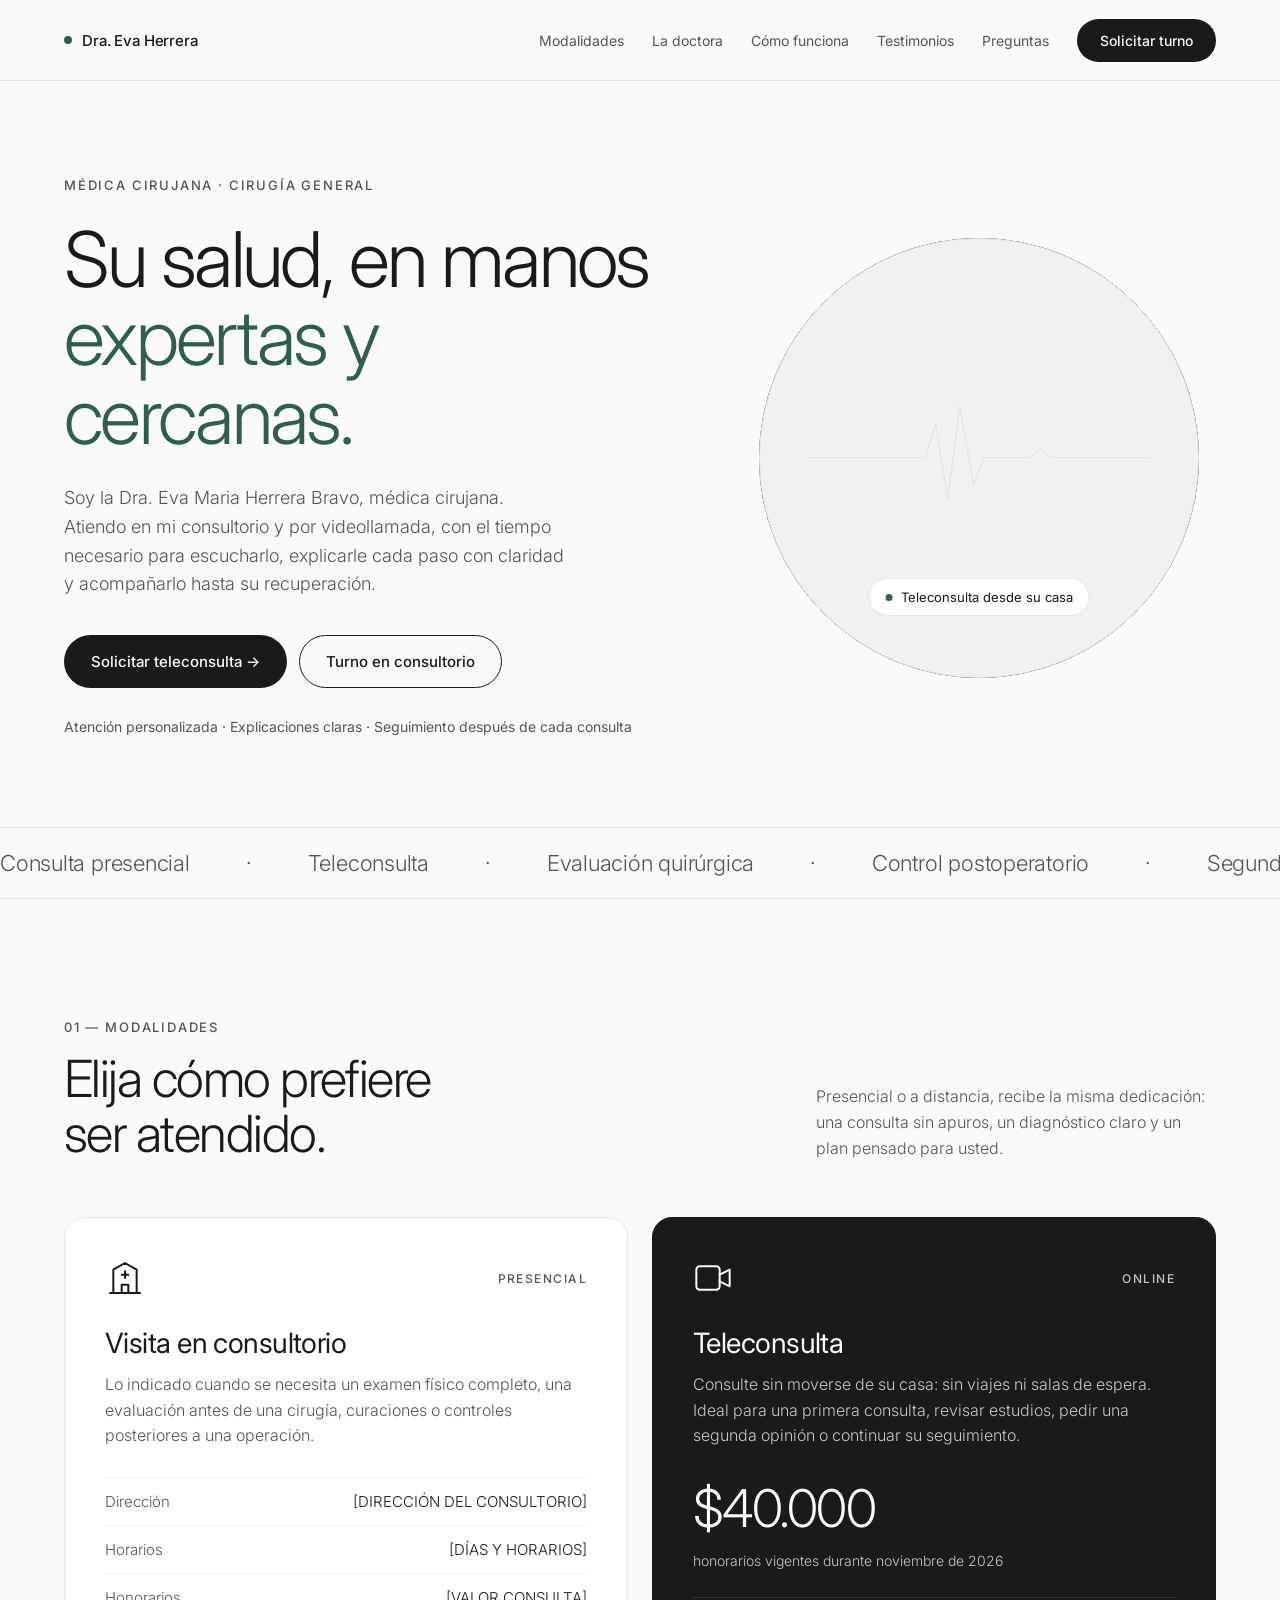
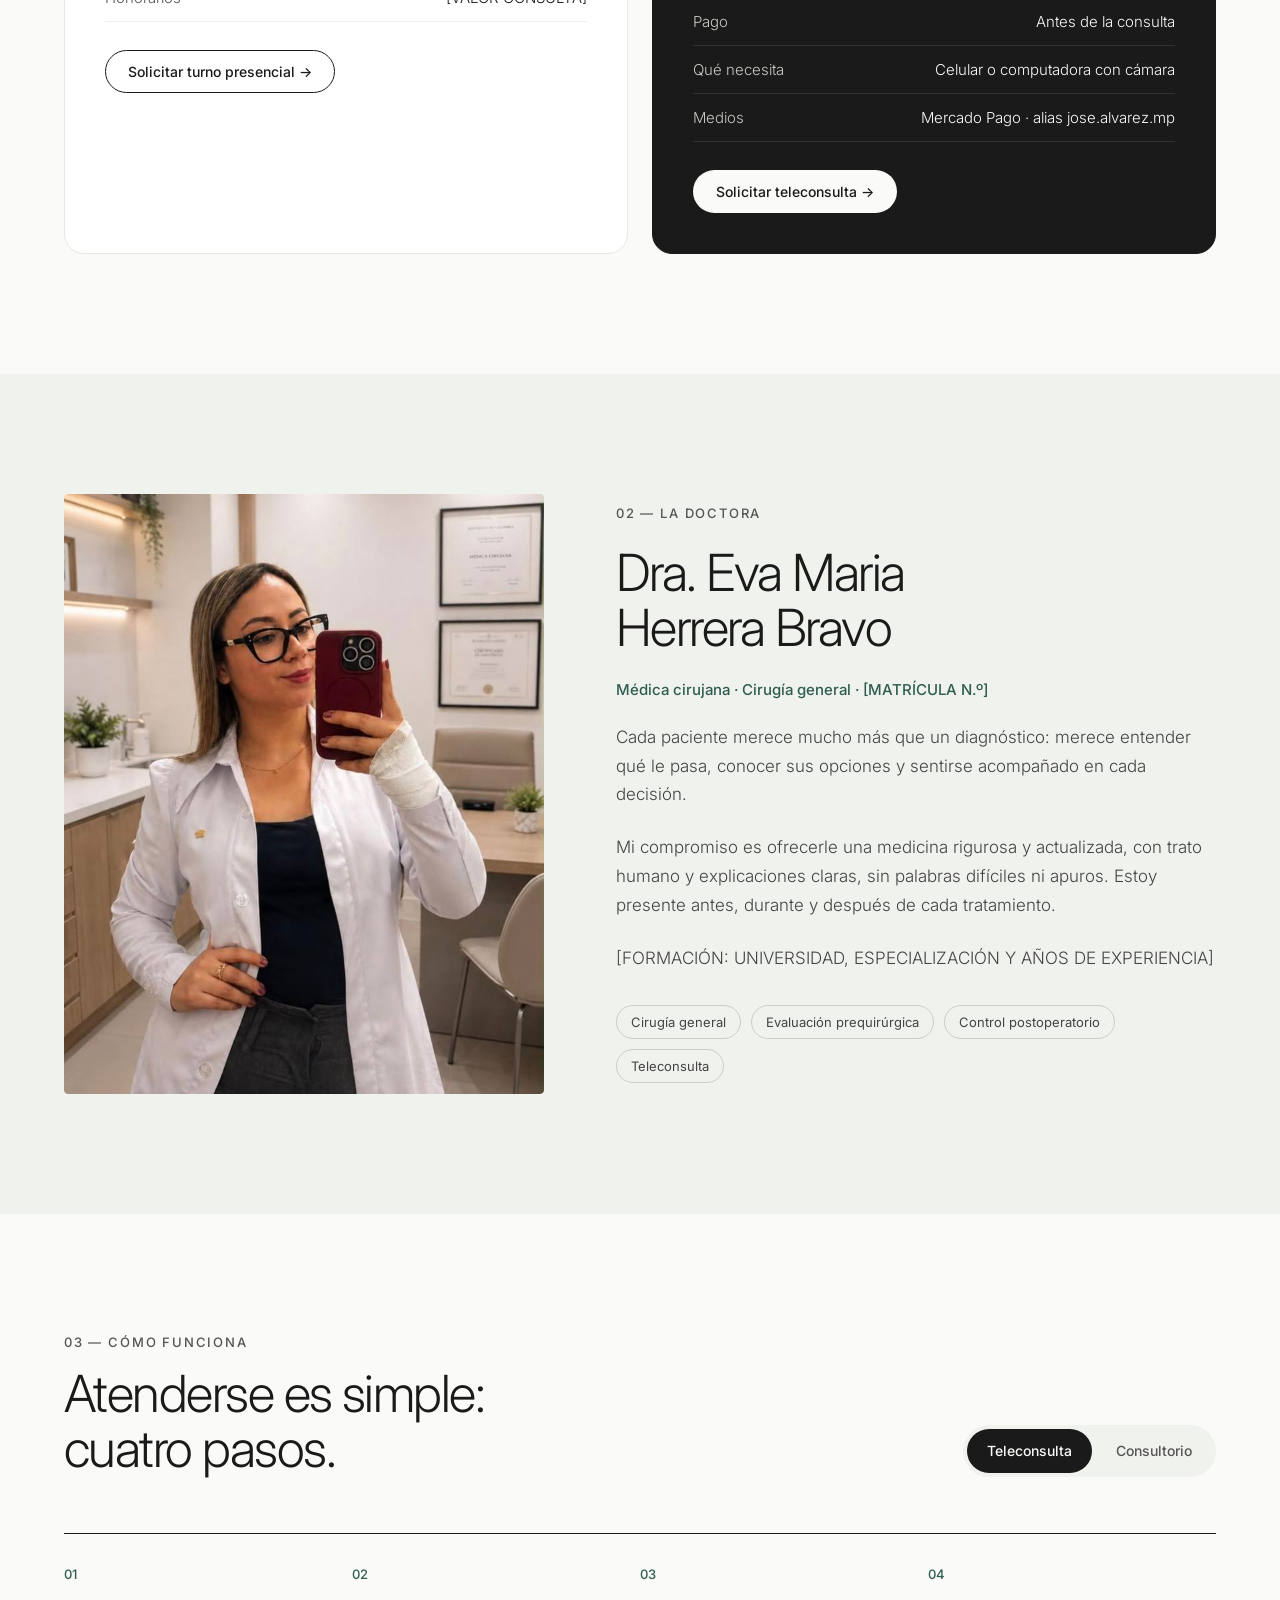
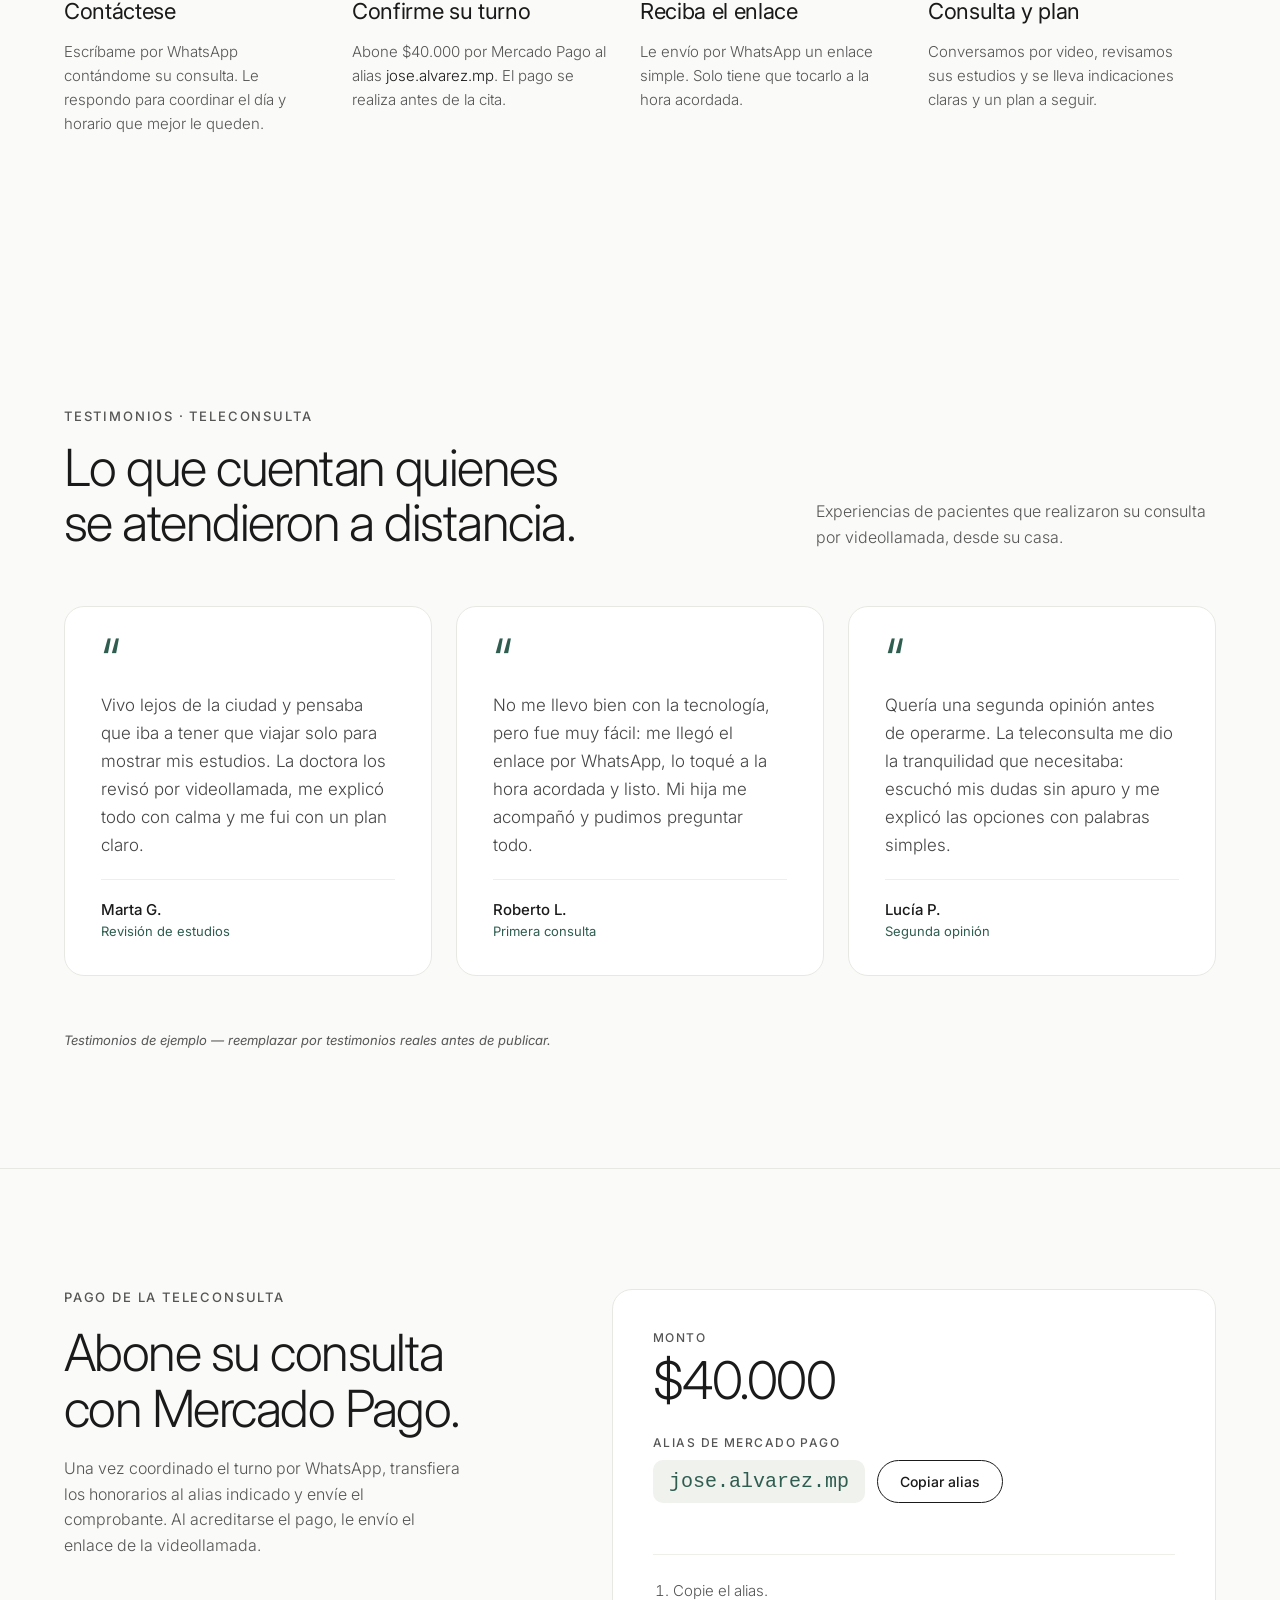
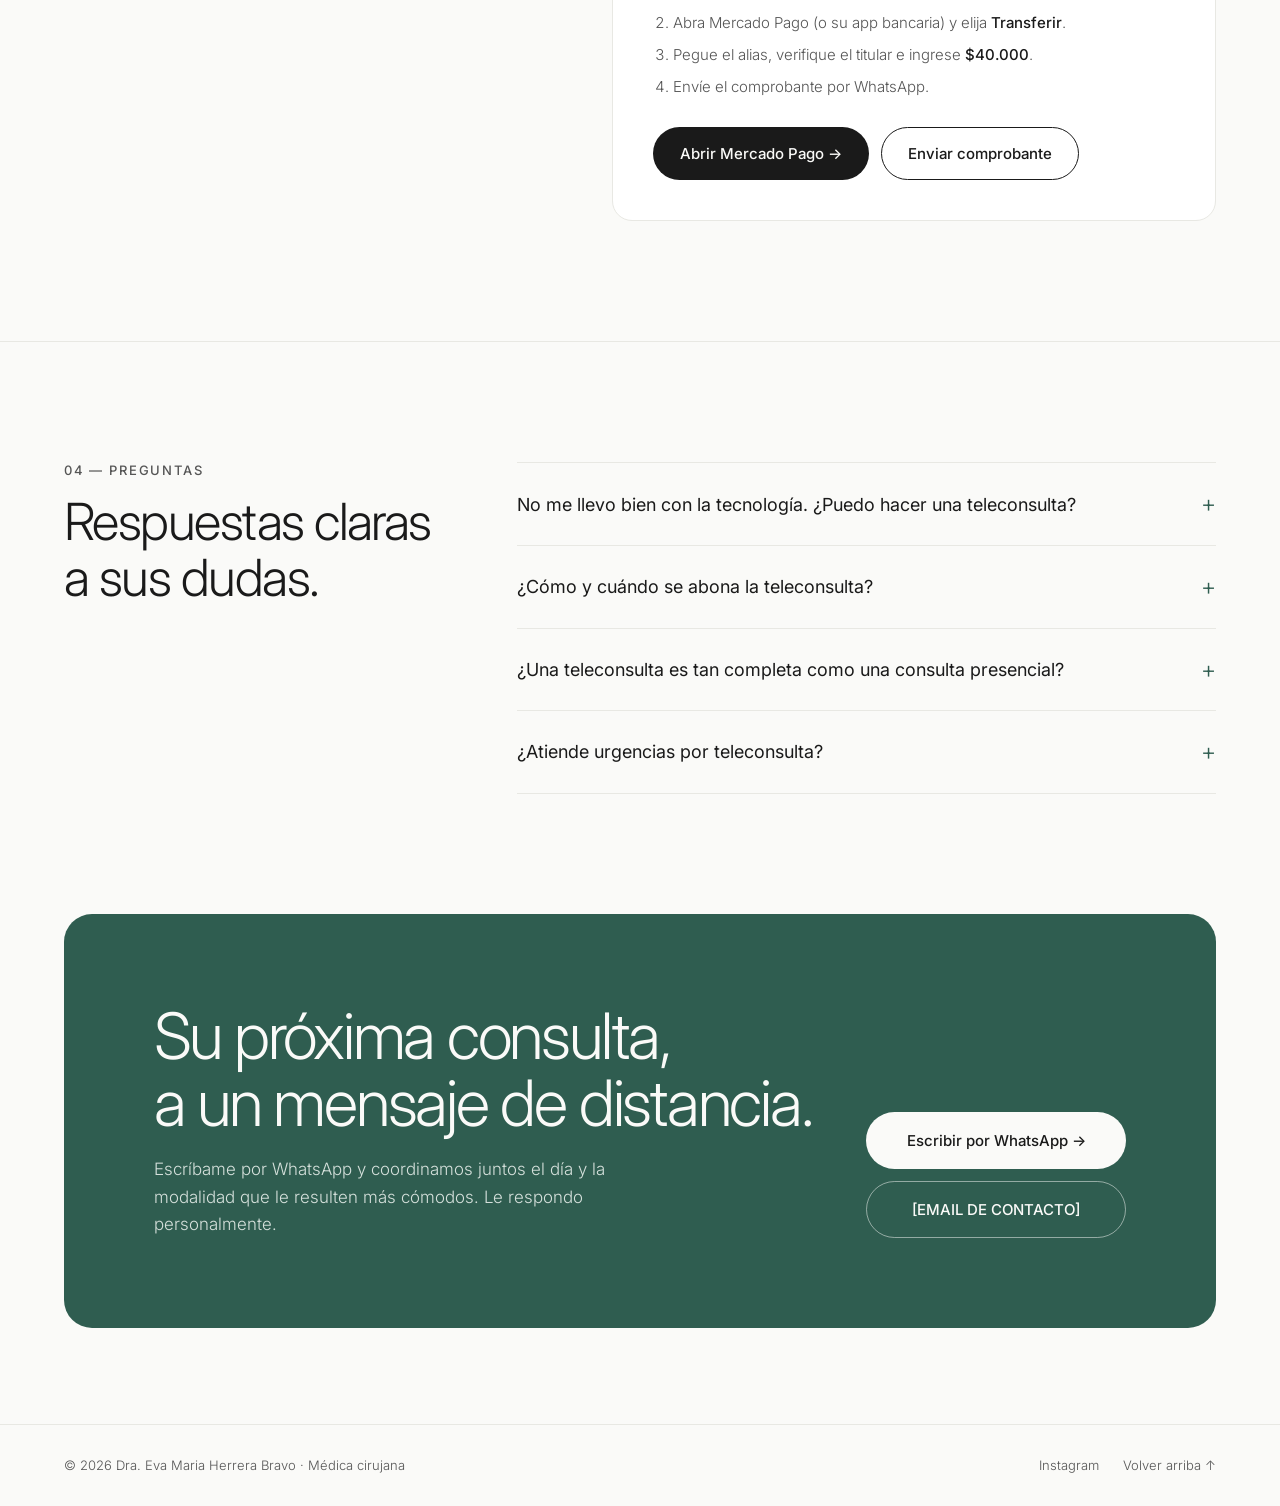
==== commit 5a29f9f8: "Testimonios" ====
--- a/index.html
+++ b/index.html
@@ -35,6 +35,7 @@
         <a class="link" href="#modalidades">Modalidades</a>
         <a class="link" href="#sobre">La doctora</a>
         <a class="link" href="#como">Cómo funciona</a>
+        <a class="link" href="#testimonios">Testimonios</a>
         <a class="link" href="#preguntas">Preguntas</a>
         <a class="btn btn--dark btn--sm" href="#contacto">Solicitar turno</a>
       </nav>
@@ -50,6 +51,7 @@
     <a class="mobile-menu__item" href="#modalidades">Modalidades</a>
     <a class="mobile-menu__item" href="#sobre">La doctora</a>
     <a class="mobile-menu__item" href="#como">Cómo funciona</a>
+    <a class="mobile-menu__item" href="#testimonios">Testimonios</a>
     <a class="mobile-menu__item" href="#preguntas">Preguntas</a>
     <a class="btn btn--dark mobile-menu__cta" href="#contacto">Solicitar turno <span class="arrow">→</span></a>
   </nav>
@@ -109,7 +111,7 @@
             <span class="tag">Presencial</span>
           </div>
           <div class="card__body">
-            <h3 class="h3">Consulta en consultorio</h3>
+            <h3 class="h3">Visita en consultorio</h3>
             <p>Lo indicado cuando se necesita un examen físico completo, una evaluación antes de una cirugía, curaciones o controles posteriores a una operación.</p>
           </div>
           <ul class="specs">
@@ -192,6 +194,56 @@
         <li><span class="steps__n">03</span><h3>Traiga sus estudios</h3><p>Análisis, imágenes o informes previos permiten una evaluación más completa.</p></li>
         <li><span class="steps__n">04</span><h3>Diagnóstico y plan</h3><p>Una evaluación completa y un plan claro, explicado con calma y sin apuros.</p></li>
       </ol>
+    </section>
+
+    <!-- ============ TESTIMONIOS ============ -->
+    <!-- ATENCIÓN: testimonios FICTICIOS de ejemplo, solo para ver el diseño.
+         Reemplazarlos por testimonios reales (con consentimiento del paciente) o quitar la sección antes de publicar. -->
+    <section class="container section" id="testimonios" aria-labelledby="testimonios-title">
+      <header class="section__head reveal">
+        <hgroup class="section__titles">
+          <p class="eyebrow">Testimonios · Teleconsulta</p>
+          <h2 class="h2" id="testimonios-title">Lo que cuentan quienes<br>se atendieron a distancia.</h2>
+        </hgroup>
+        <p class="section__intro">Experiencias de pacientes que realizaron su consulta por videollamada, desde su casa.</p>
+      </header>
+
+      <div class="quotes">
+        <figure class="quote reveal">
+          <span class="quote__mark" aria-hidden="true">“</span>
+          <blockquote>
+            <p>Vivo lejos de la ciudad y pensaba que iba a tener que viajar solo para mostrar mis estudios. La doctora los revisó por videollamada, me explicó todo con calma y me fui con un plan claro.</p>
+          </blockquote>
+          <figcaption>
+            <span class="quote__name">Marta G.</span>
+            <span class="quote__meta">Revisión de estudios</span>
+          </figcaption>
+        </figure>
+
+        <figure class="quote reveal">
+          <span class="quote__mark" aria-hidden="true">“</span>
+          <blockquote>
+            <p>No me llevo bien con la tecnología, pero fue muy fácil: me llegó el enlace por WhatsApp, lo toqué a la hora acordada y listo. Mi hija me acompañó y pudimos preguntar todo.</p>
+          </blockquote>
+          <figcaption>
+            <span class="quote__name">Roberto L.</span>
+            <span class="quote__meta">Primera consulta</span>
+          </figcaption>
+        </figure>
+
+        <figure class="quote reveal">
+          <span class="quote__mark" aria-hidden="true">“</span>
+          <blockquote>
+            <p>Quería una segunda opinión antes de operarme. La teleconsulta me dio la tranquilidad que necesitaba: escuchó mis dudas sin apuro y me explicó las opciones con palabras simples.</p>
+          </blockquote>
+          <figcaption>
+            <span class="quote__name">Lucía P.</span>
+            <span class="quote__meta">Segunda opinión</span>
+          </figcaption>
+        </figure>
+      </div>
+
+      <p class="quotes__note">Testimonios de ejemplo — reemplazar por testimonios reales antes de publicar.</p>
     </section>
 
     <!-- ============ PAGO ============ -->
--- a/css/styles.css
+++ b/css/styles.css
@@ -177,7 +177,8 @@
 .mobile-menu__item:nth-child(2) { animation-delay: .1s; }
 .mobile-menu__item:nth-child(3) { animation-delay: .15s; }
 .mobile-menu__item:nth-child(4) { animation-delay: .2s; }
-.mobile-menu__cta { margin-top: 24px; opacity: 0; animation: drop .5s var(--ease) .25s forwards; }
+.mobile-menu__item:nth-child(5) { animation-delay: .25s; }
+.mobile-menu__cta { margin-top: 24px; opacity: 0; animation: drop .5s var(--ease) .3s forwards; }
 
 /* ---------- Hero ---------- */
 .hero {
@@ -366,6 +367,31 @@
 .steps.is-entering li:nth-child(3) { animation-delay: .12s; }
 .steps.is-entering li:nth-child(4) { animation-delay: .18s; }
 
+/* ---------- Testimonios ---------- */
+#testimonios { display: flex; flex-direction: column; gap: 56px; }
+.quotes { display: grid; grid-template-columns: repeat(auto-fit, minmax(min(100%, 300px), 1fr)); gap: 24px; }
+.quote {
+  margin: 0;
+  background: var(--surface);
+  border: 1px solid var(--line);
+  border-radius: var(--radius);
+  padding: 36px;
+  display: flex;
+  flex-direction: column;
+  gap: 20px;
+  transition: transform .5s var(--ease), border-color .5s;
+}
+.quote:hover { transform: translateY(-6px); border-color: var(--ink); }
+.quote__mark { font-size: 64px; line-height: .6; height: 28px; color: var(--accent); font-weight: 300; }
+.quote blockquote { margin: 0; flex: 1; }
+.quote blockquote p { font-size: 17px; line-height: 1.65; color: var(--body); font-weight: 300; }
+.quote figcaption { display: flex; flex-direction: column; gap: 4px; padding-top: 20px; border-top: 1px solid var(--line-soft); }
+.quote__name { font-size: 15px; font-weight: 500; }
+.quote__meta { font-size: 13px; color: var(--accent); }
+.quotes__note { font-size: 13px; color: var(--muted); font-style: italic; }
+.js .quotes .reveal:nth-child(2) { transition-delay: .1s; }
+.js .quotes .reveal:nth-child(3) { transition-delay: .2s; }
+
 /* ---------- Pago ---------- */
 .pay-wrap { border-top: 1px solid var(--line); }
 .pay { display: flex; flex-wrap: wrap; align-items: flex-start; gap: 64px; }
@@ -512,6 +538,7 @@
   .hero { padding-top: 48px; padding-bottom: 64px; gap: 48px; }
   .section { padding-top: 80px; padding-bottom: 80px; }
   .card { padding: 28px; }
+  .quote { padding: 28px; }
   .marquee__track { font-size: 18px; gap: 40px; }
   .contact__actions { min-width: 0; width: 100%; }
   .about { gap: 40px; }
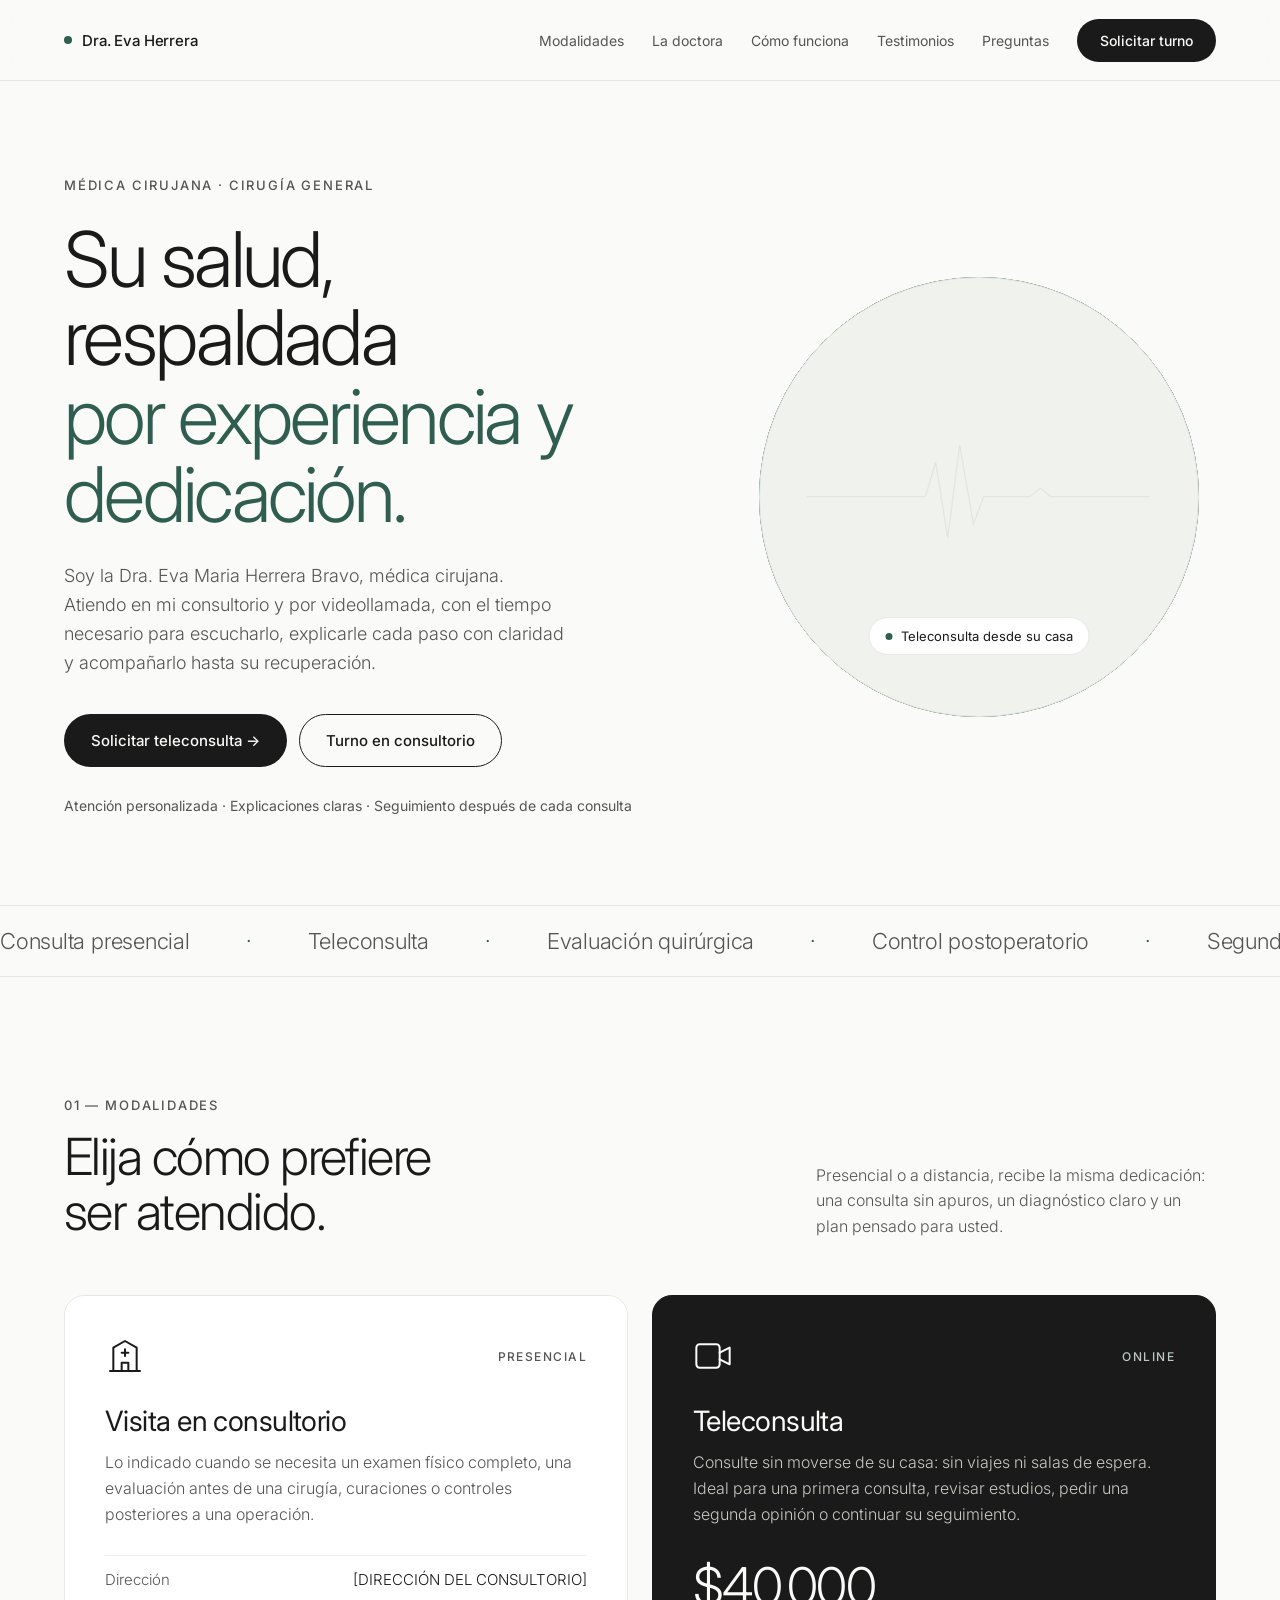
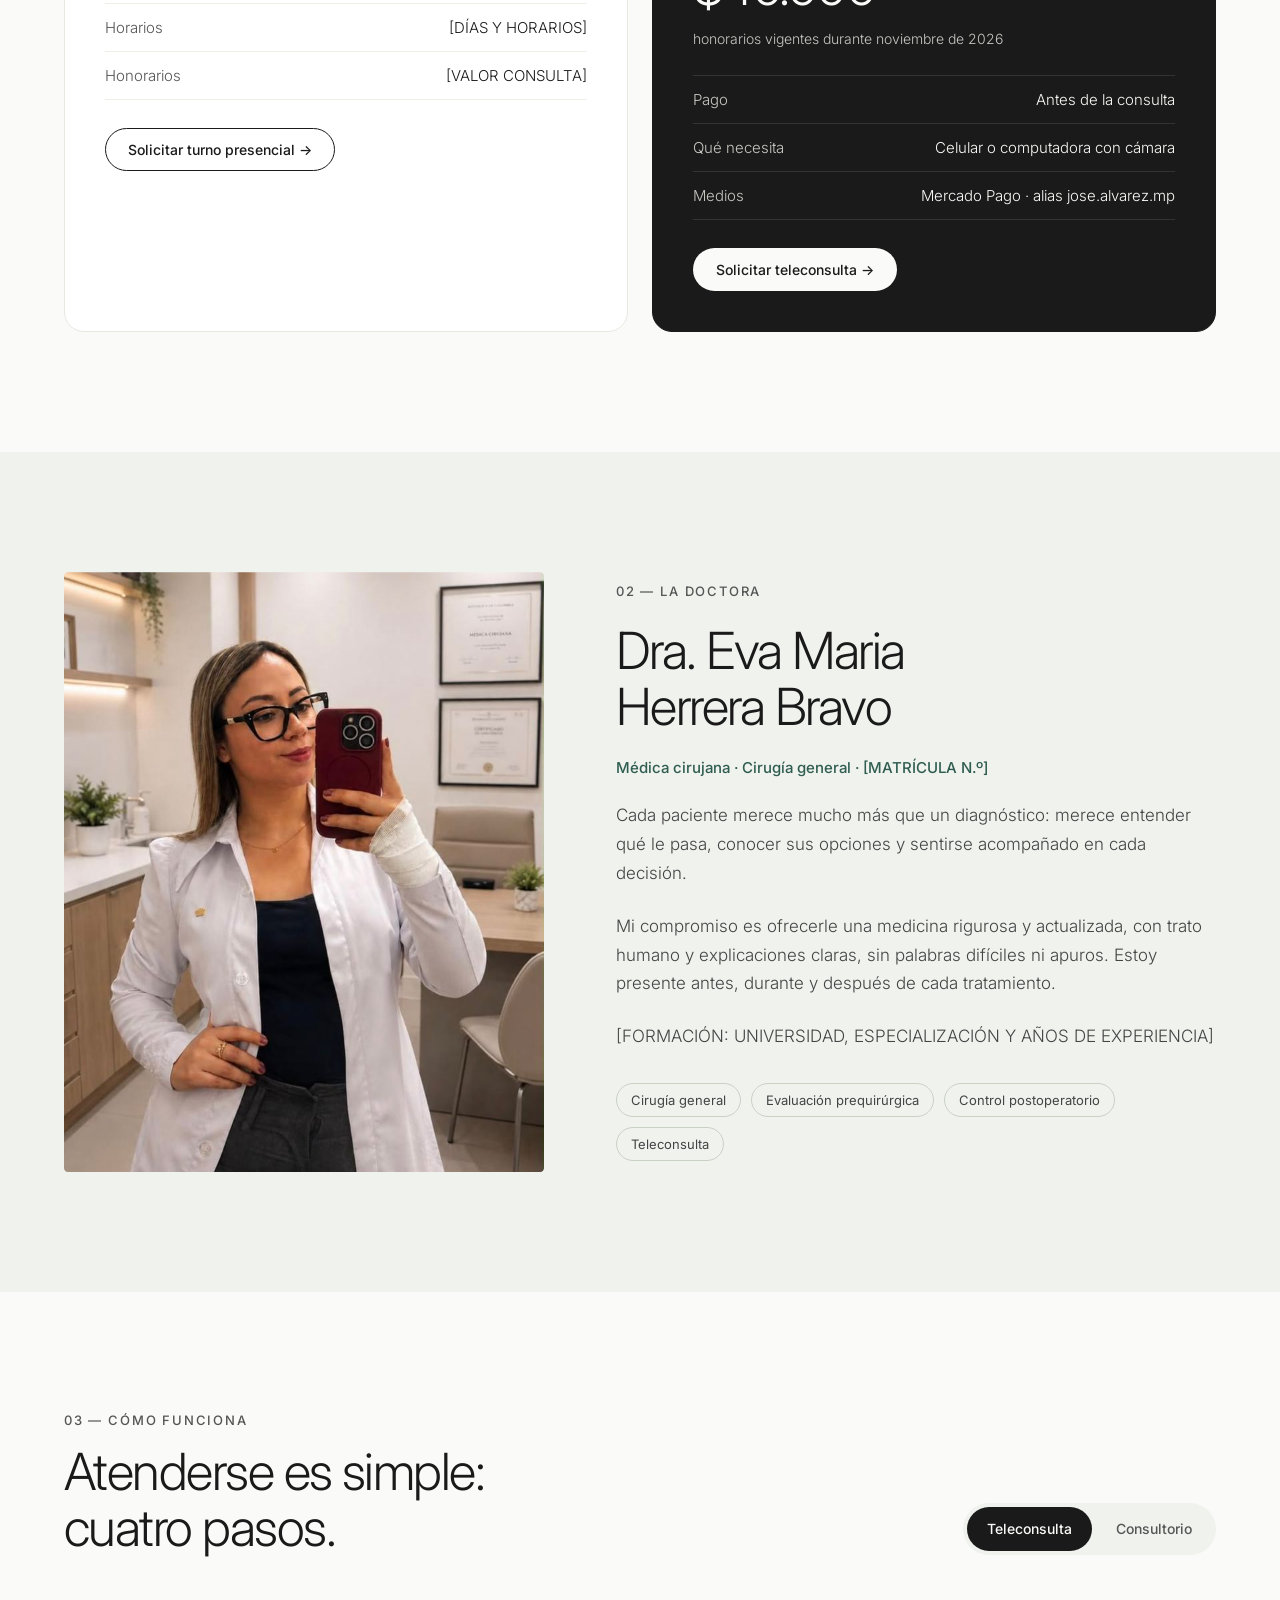
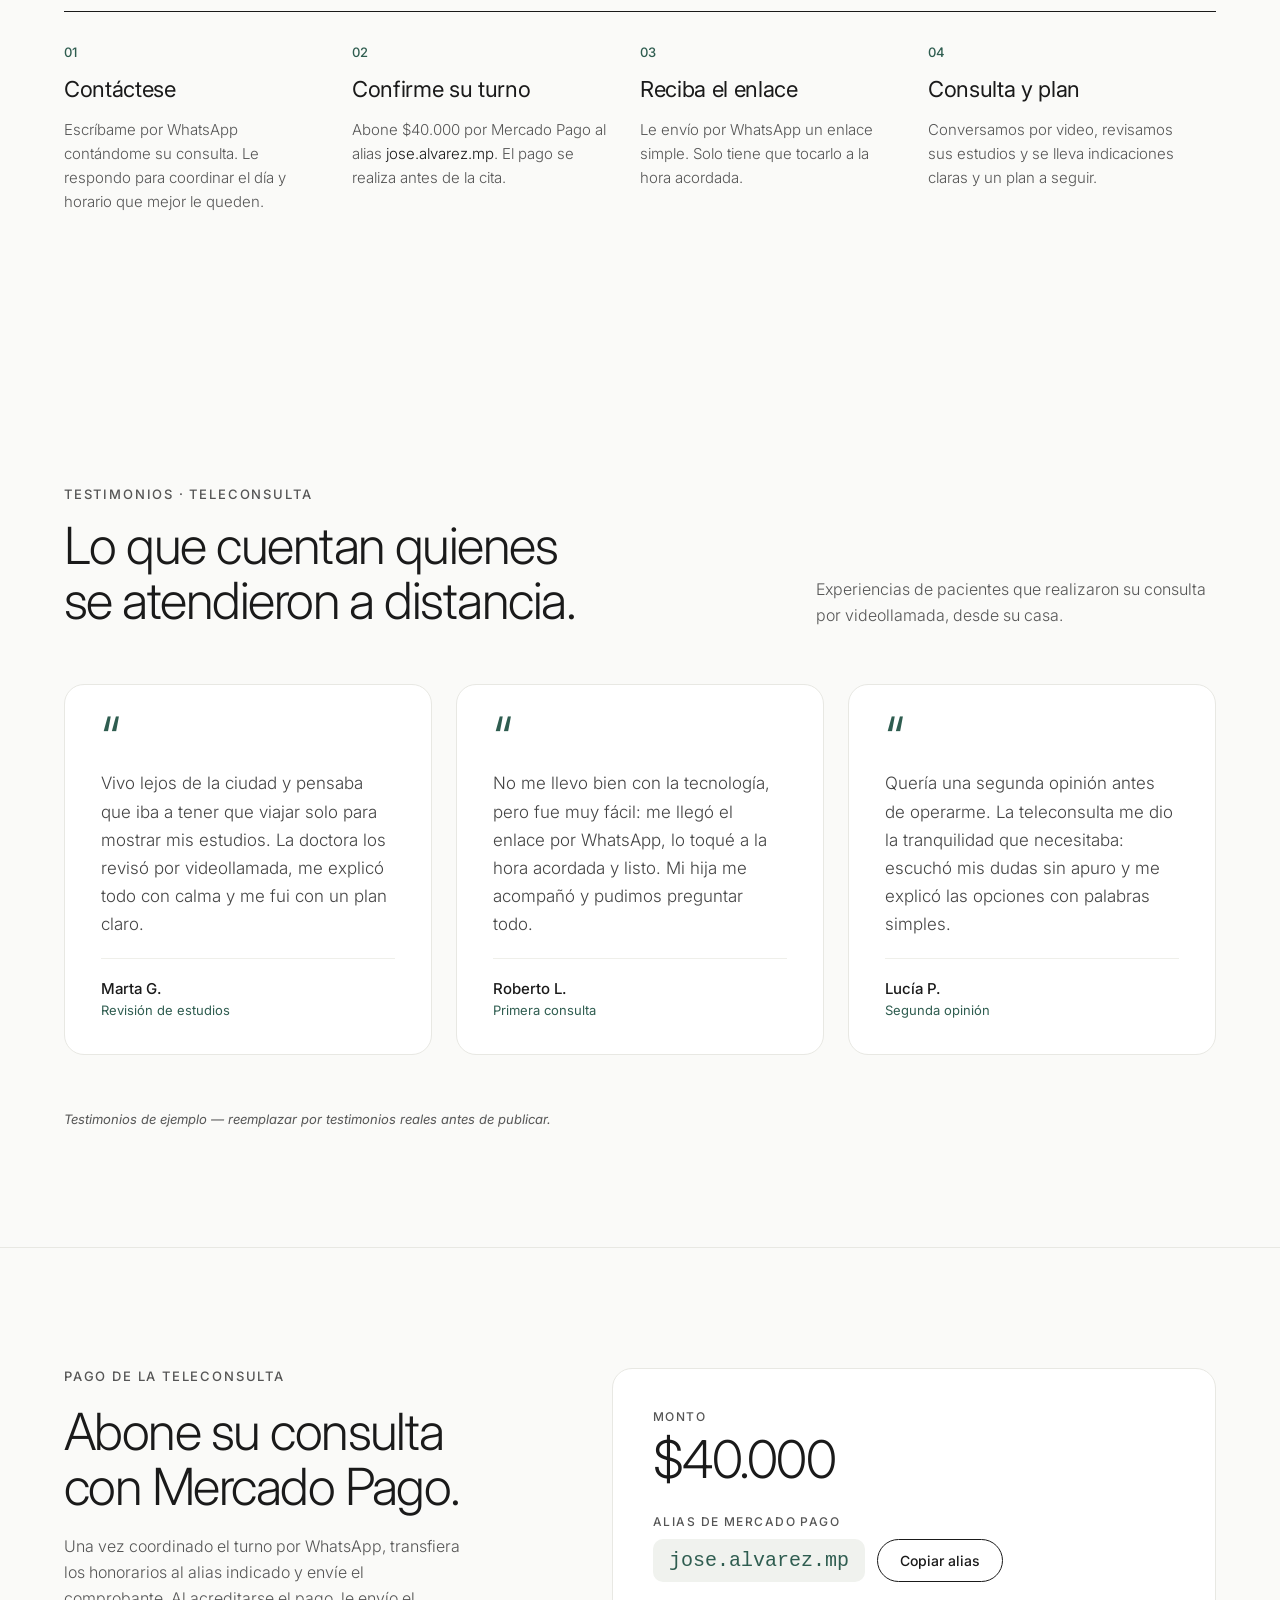
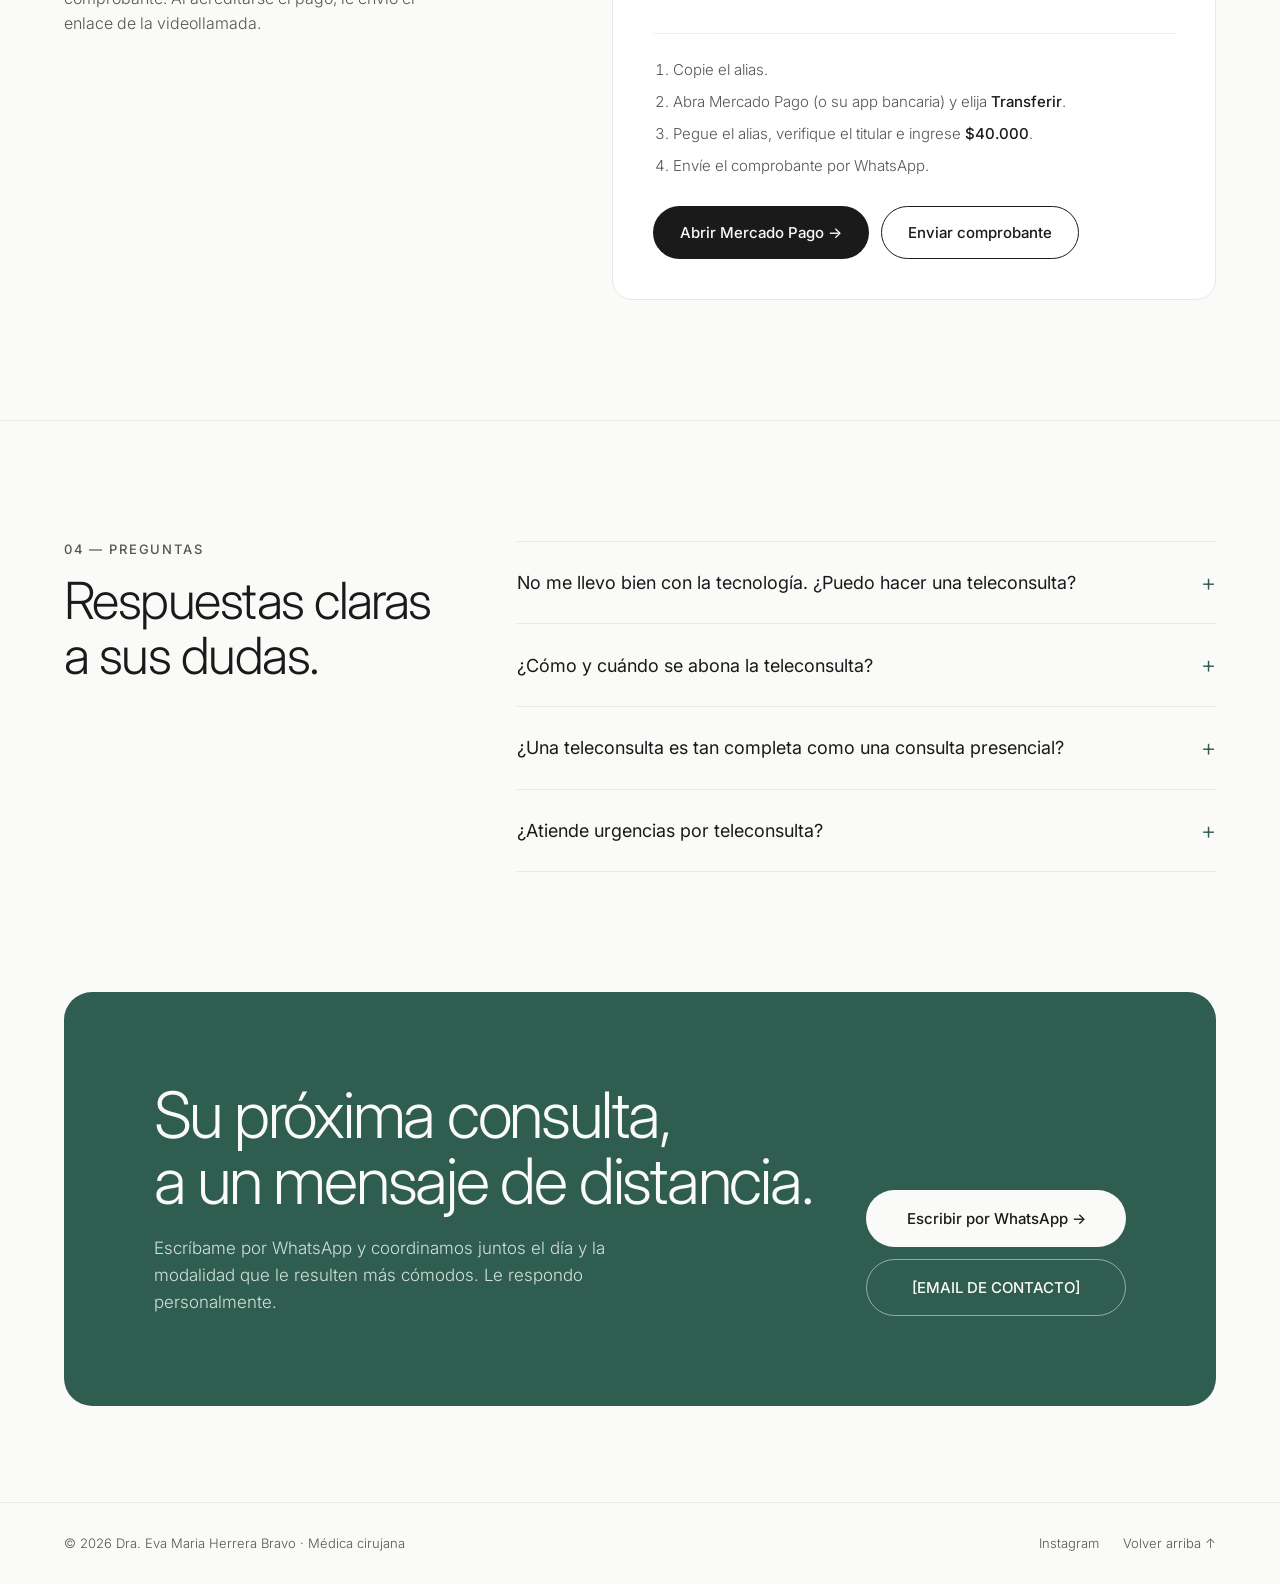
==== commit 4a801c8d: "Copy header modificado" ====
--- a/index.html
+++ b/index.html
@@ -62,7 +62,7 @@
     <section class="container hero" id="inicio" aria-labelledby="hero-title">
       <header class="hero__text">
         <p class="eyebrow rise d1">Médica cirujana · Cirugía general</p>
-        <h1 class="hero__title rise d2" id="hero-title">Su salud, en manos<br><span class="accent">expertas y cercanas.</span></h1>
+        <h1 class="hero__title rise d2" id="hero-title">Su salud, respaldada<br><span class="accent">por experiencia y dedicación.</span></h1>
         <p class="hero__lead rise d3">Soy la Dra. Eva Maria Herrera Bravo, médica cirujana. Atiendo en mi consultorio y por videollamada, con el tiempo necesario para escucharlo, explicarle cada paso con claridad y acompañarlo hasta su recuperación.</p>
         <div class="hero__actions rise d4">
           <a class="btn btn--dark" href="#contacto">Solicitar teleconsulta <span class="arrow">→</span></a>
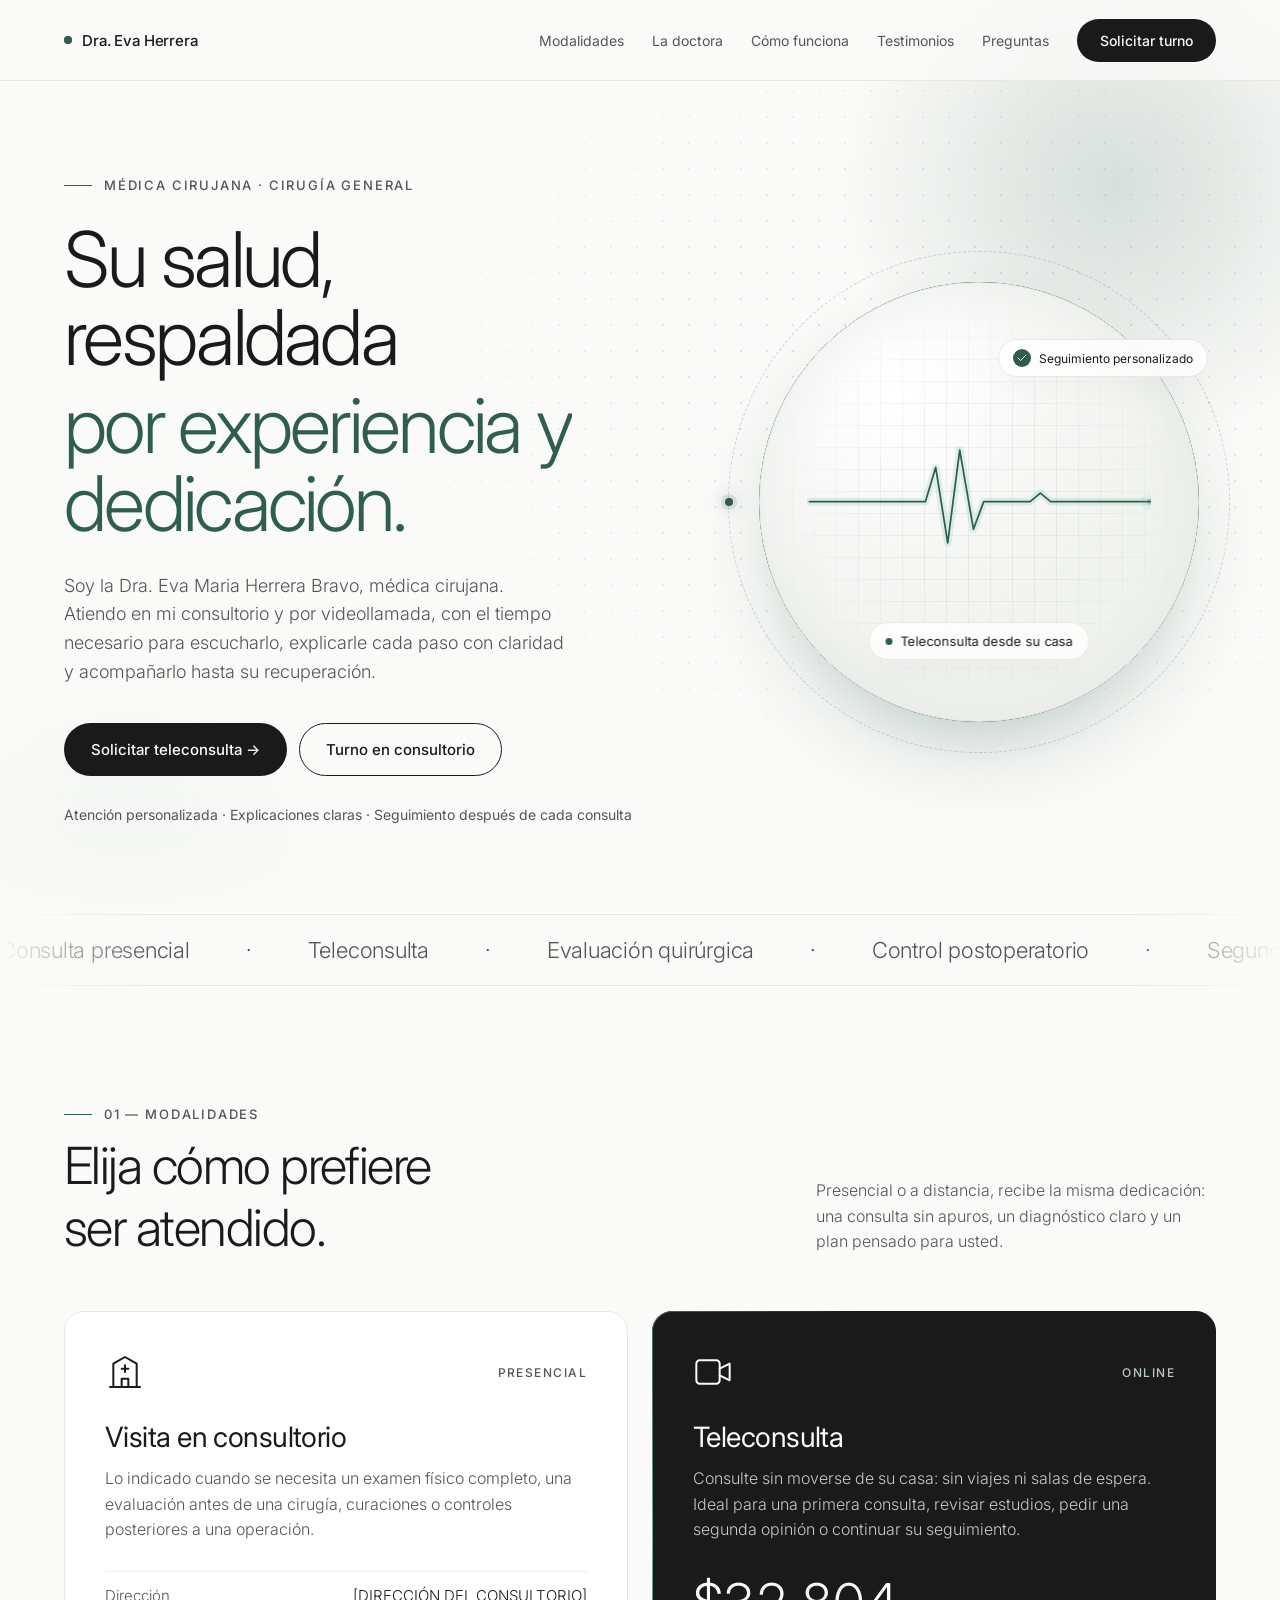
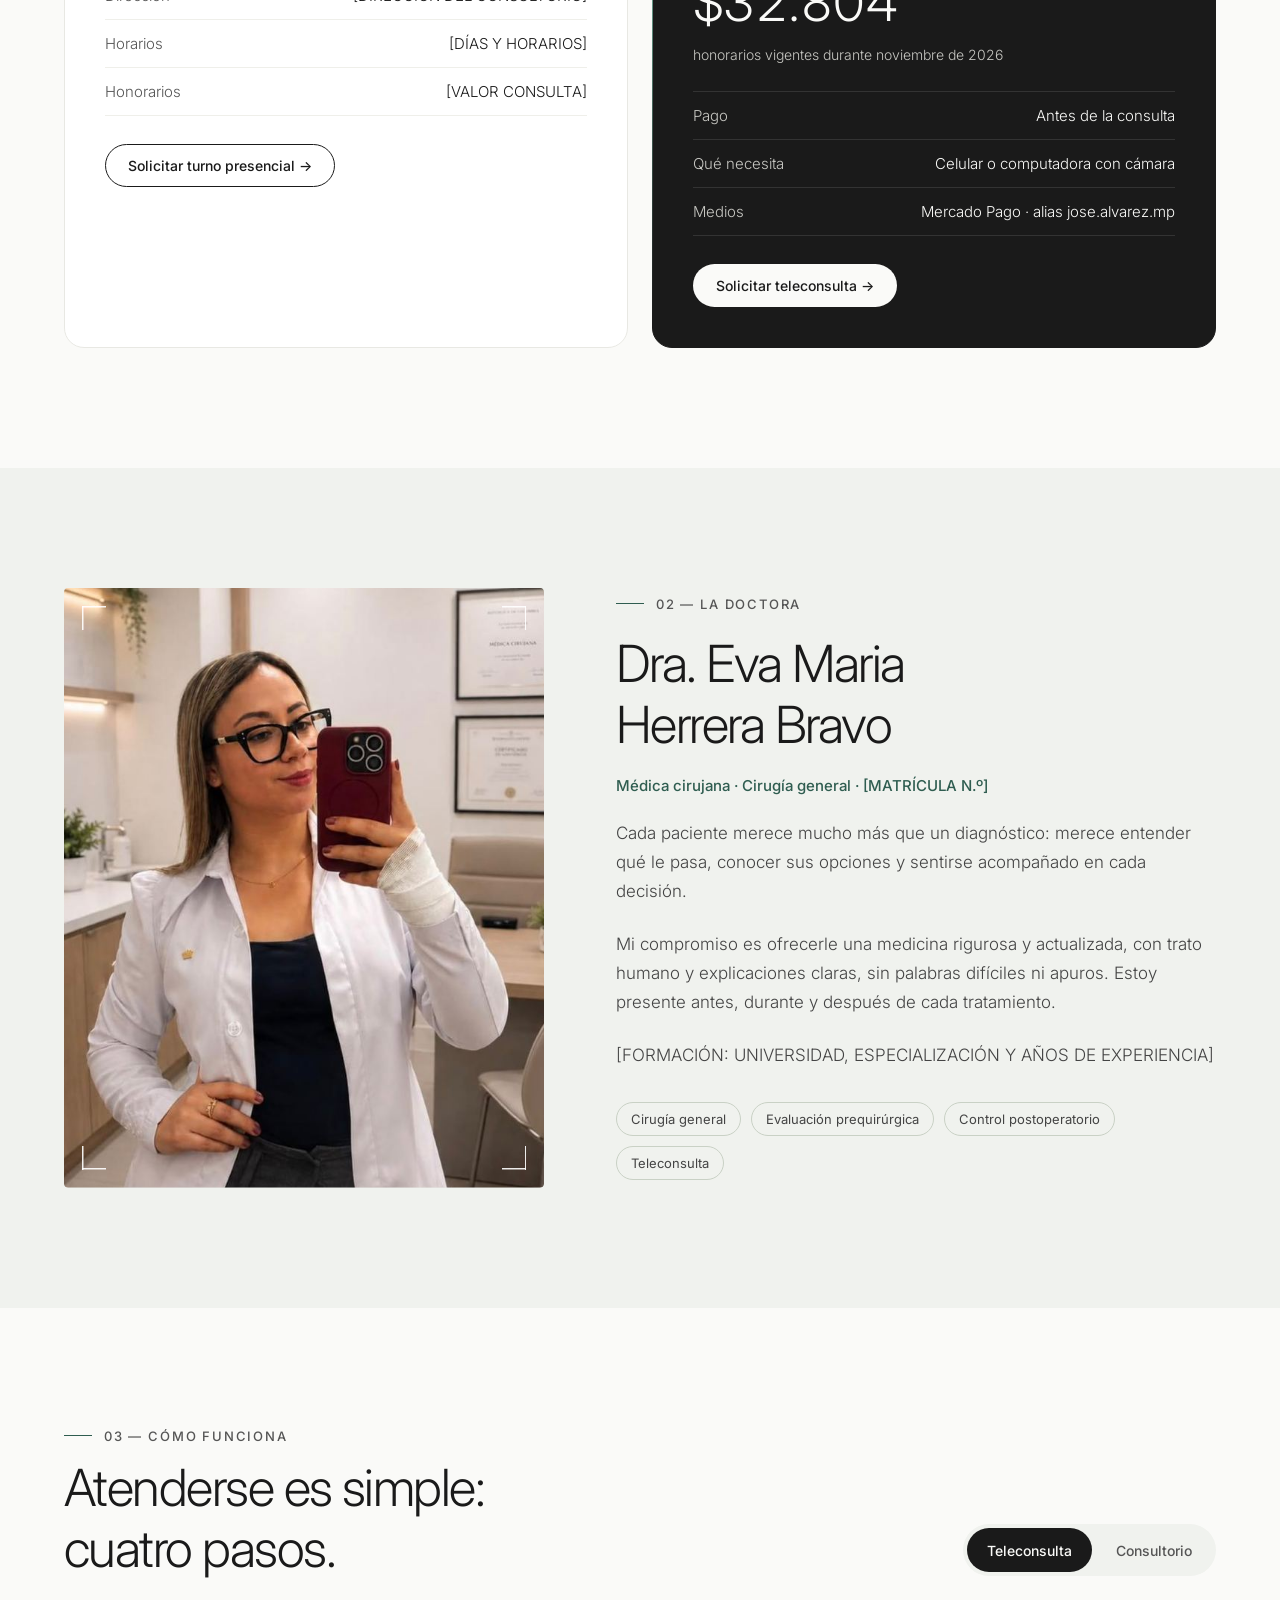
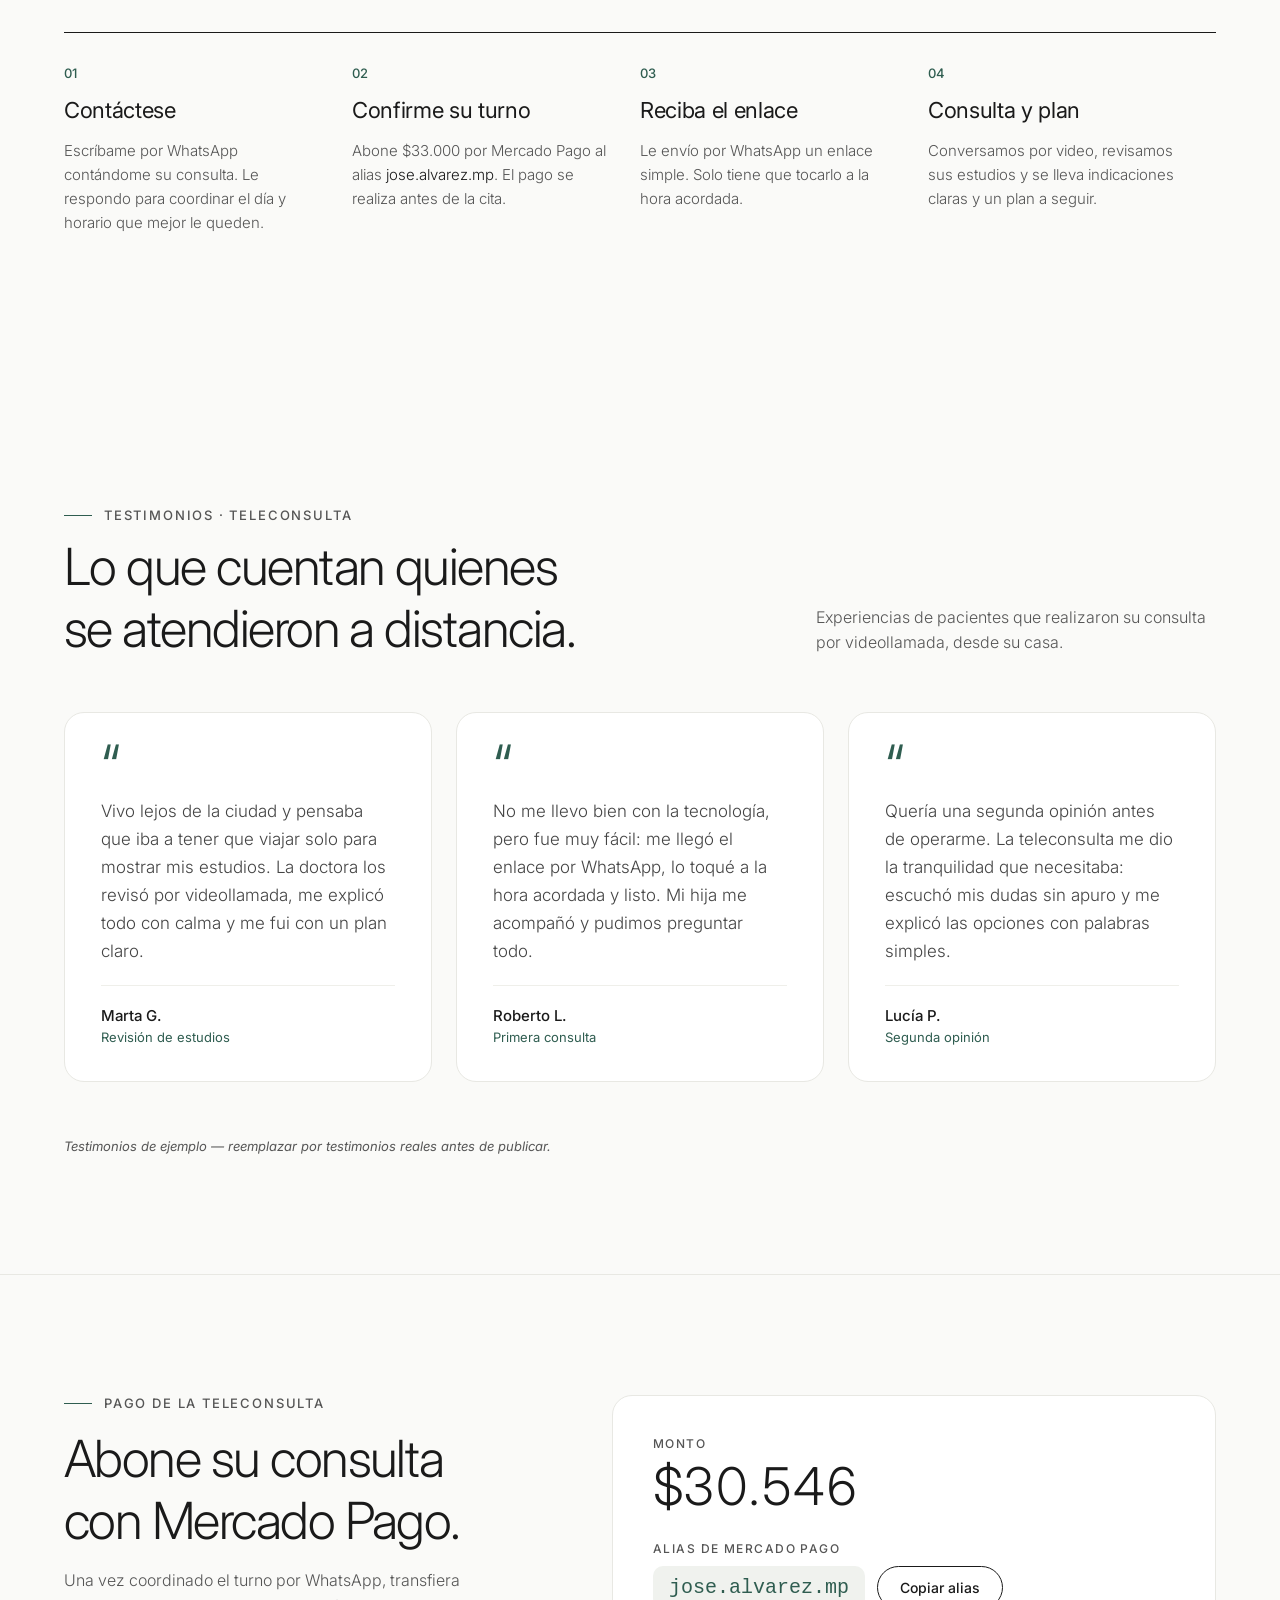
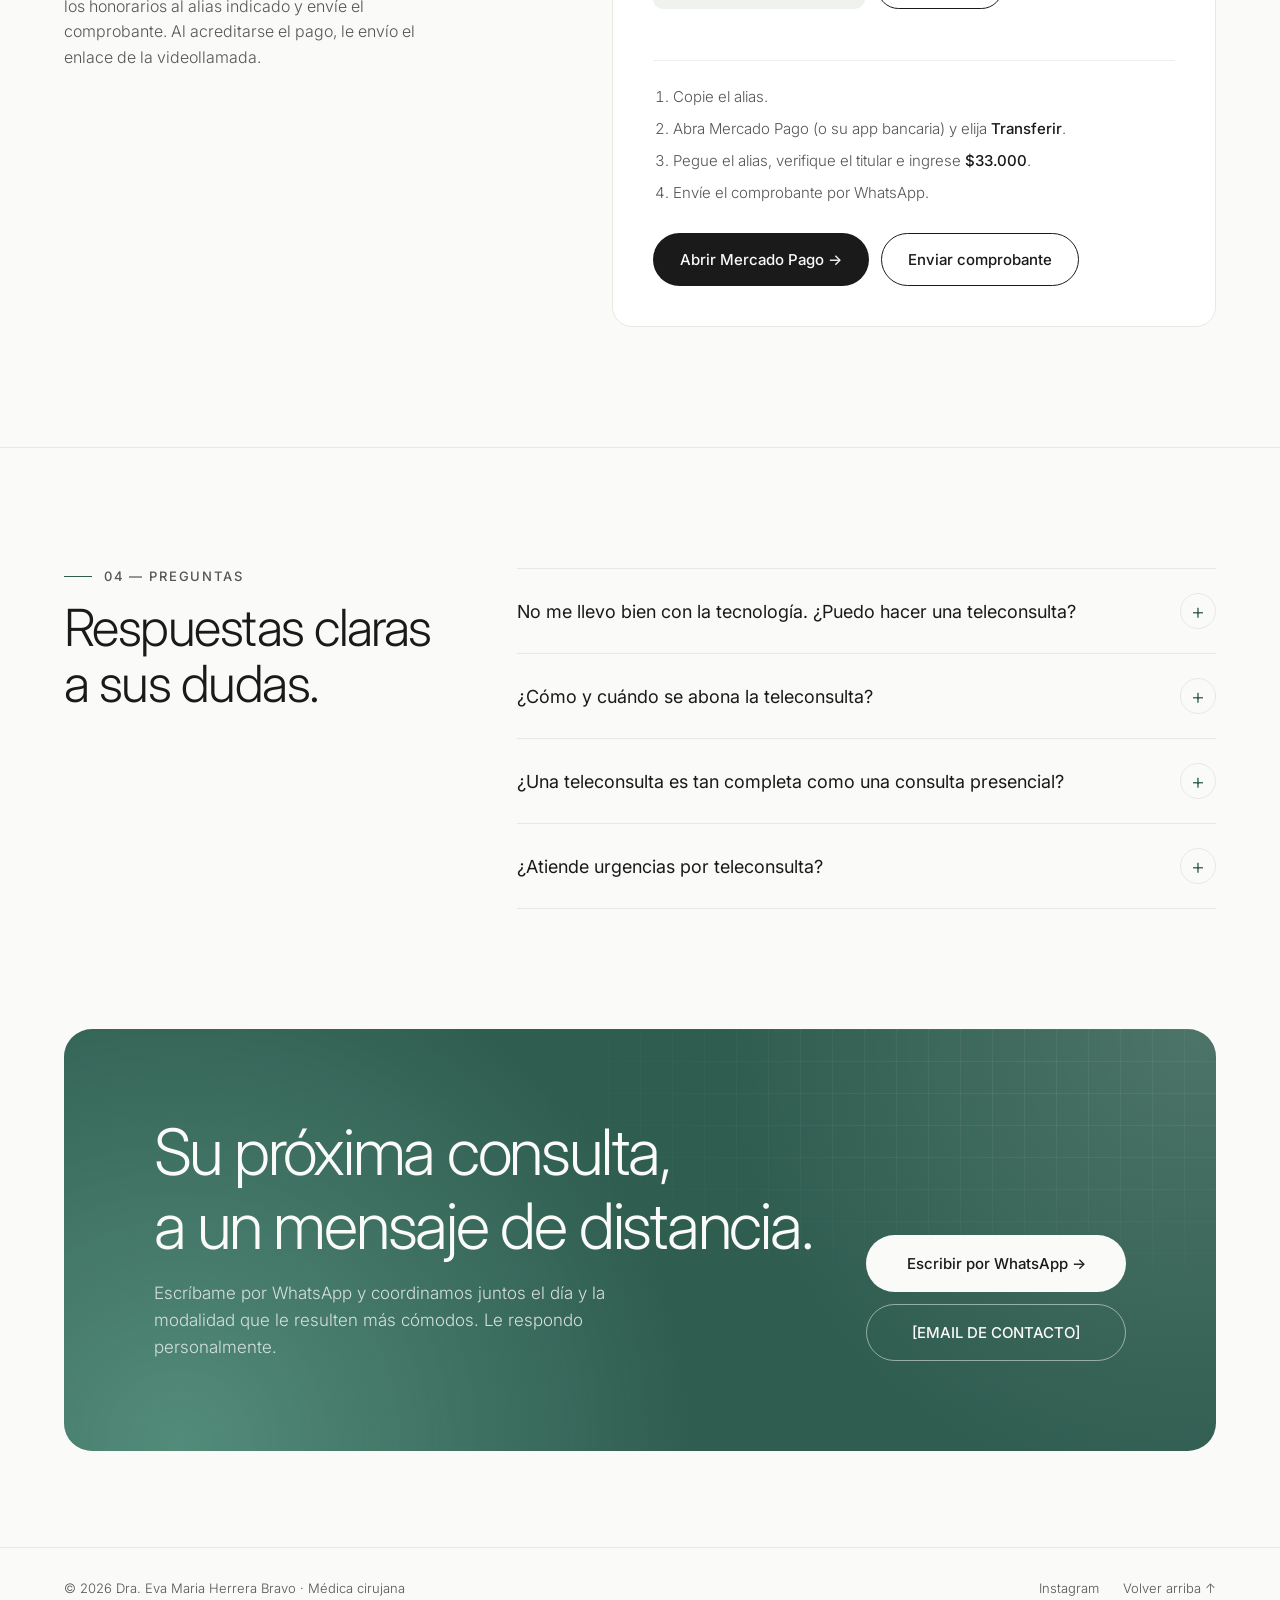
==== commit 18dbff97: "Animations" ====
--- a/index.html
+++ b/index.html
@@ -19,7 +19,7 @@
   <link rel="preconnect" href="https://fonts.googleapis.com">
   <link rel="preconnect" href="https://fonts.gstatic.com" crossorigin>
   <link rel="stylesheet" href="https://fonts.googleapis.com/css2?family=Inter:wght@300;400;500&display=swap">
-  <link rel="stylesheet" href="css/styles.css">
+  <link rel="stylesheet" href="css/styles.css?v=2026-11-11">
 </head>
 <body>
 
@@ -60,27 +60,54 @@
 
     <!-- ============ HERO ============ -->
     <section class="container hero" id="inicio" aria-labelledby="hero-title">
+      <!-- Fondo animado: grilla de puntos, auroras y foco que sigue al cursor -->
+      <div class="hero__bg" id="hero-bg" aria-hidden="true">
+        <div class="hero__aurora"></div>
+        <div class="hero__aurora hero__aurora--2"></div>
+        <div class="hero__grid"></div>
+        <div class="hero__grid hero__grid--lit"></div>
+        <div class="hero__spot"></div>
+      </div>
+
       <header class="hero__text">
         <p class="eyebrow rise d1">Médica cirujana · Cirugía general</p>
-        <h1 class="hero__title rise d2" id="hero-title">Su salud, respaldada<br><span class="accent">por experiencia y dedicación.</span></h1>
+        <h1 class="hero__title" id="hero-title">Su salud, respaldada<br><span class="accent">por experiencia y dedicación.</span></h1>
         <p class="hero__lead rise d3">Soy la Dra. Eva Maria Herrera Bravo, médica cirujana. Atiendo en mi consultorio y por videollamada, con el tiempo necesario para escucharlo, explicarle cada paso con claridad y acompañarlo hasta su recuperación.</p>
         <div class="hero__actions rise d4">
-          <a class="btn btn--dark" href="#contacto">Solicitar teleconsulta <span class="arrow">→</span></a>
-          <a class="btn btn--line" href="#modalidades">Turno en consultorio</a>
+          <a class="btn btn--dark" href="#contacto" data-magnetic>Solicitar teleconsulta <span class="arrow">→</span></a>
+          <a class="btn btn--line" href="#modalidades" data-magnetic>Turno en consultorio</a>
         </div>
         <p class="hero__trust rise d5">Atención personalizada · Explicaciones claras · Seguimiento después de cada consulta</p>
       </header>
 
       <!-- Latido animado (solo desktop) -->
       <div class="hero__visual rise d5" aria-hidden="true">
-        <div class="pulse">
+        <div class="pulse" id="pulse">
           <div class="pulse__ring"></div>
           <div class="pulse__ring pulse__ring--2"></div>
+          <div class="pulse__orbit"></div>
+          <div class="pulse__orbit pulse__orbit--2"></div>
           <div class="pulse__disc"></div>
-          <svg class="pulse__svg" viewBox="0 0 400 160">
+          <!-- Trazo ECG sincronizado con un punto luminoso (SMIL) -->
+          <svg class="pulse__svg" id="pulse-svg" viewBox="0 0 400 160">
             <path class="ecg-base" d="M0 80 H120 L138 80 L150 40 L164 128 L178 20 L194 112 L206 80 H260 L272 70 L284 80 H400"/>
-            <path class="ecg" d="M0 80 H120 L138 80 L150 40 L164 128 L178 20 L194 112 L206 80 H260 L272 70 L284 80 H400"/>
+            <path class="ecg-live ecg-live--glow" pathLength="900" d="M0 80 H120 L138 80 L150 40 L164 128 L178 20 L194 112 L206 80 H260 L272 70 L284 80 H400">
+              <animate attributeName="stroke-dashoffset" values="900;0;-900" keyTimes="0;.55;1" calcMode="spline" keySplines=".6 0 .4 1;.6 0 .4 1" dur="3.6s" repeatCount="indefinite"/>
+            </path>
+            <path class="ecg-live" id="ecg-path" pathLength="900" d="M0 80 H120 L138 80 L150 40 L164 128 L178 20 L194 112 L206 80 H260 L272 70 L284 80 H400">
+              <animate attributeName="stroke-dashoffset" values="900;0;-900" keyTimes="0;.55;1" calcMode="spline" keySplines=".6 0 .4 1;.6 0 .4 1" dur="3.6s" repeatCount="indefinite"/>
+            </path>
+            <g class="ecg-dot">
+              <circle class="ecg-dot__halo" r="11"/>
+              <circle class="ecg-dot__core" r="3.5"/>
+              <animateMotion dur="3.6s" repeatCount="indefinite" keyPoints="0;1;1" keyTimes="0;.55;1" calcMode="spline" keySplines=".6 0 .4 1;0 0 1 1"><mpath href="#ecg-path"/></animateMotion>
+              <animate attributeName="opacity" values="1;1;0;0" keyTimes="0;.52;.6;1" dur="3.6s" repeatCount="indefinite"/>
+            </g>
           </svg>
+          <div class="pulse__chip">
+            <svg width="14" height="14" viewBox="0 0 24 24" fill="none" stroke="currentColor" stroke-width="2" stroke-linecap="round" stroke-linejoin="round"><path d="M20 6 9 17l-5-5"/></svg>
+            Seguimiento personalizado
+          </div>
           <div class="pulse__badge"><span class="dot"></span>Teleconsulta desde su casa</div>
         </div>
       </div>
@@ -114,11 +141,11 @@
             <h3 class="h3">Visita en consultorio</h3>
             <p>Lo indicado cuando se necesita un examen físico completo, una evaluación antes de una cirugía, curaciones o controles posteriores a una operación.</p>
           </div>
-          <ul class="specs">
-            <li><span>Dirección</span><span>[DIRECCIÓN DEL CONSULTORIO]</span></li>
-            <li><span>Horarios</span><span>[DÍAS Y HORARIOS]</span></li>
-            <li><span>Honorarios</span><span>[VALOR CONSULTA]</span></li>
-          </ul>
+          <dl class="specs">
+            <div><dt>Dirección</dt><dd>[DIRECCIÓN DEL CONSULTORIO]</dd></div>
+            <div><dt>Horarios</dt><dd>[DÍAS Y HORARIOS]</dd></div>
+            <div><dt>Honorarios</dt><dd>[VALOR CONSULTA]</dd></div>
+          </dl>
           <a class="btn btn--line btn--sm card__cta" href="#contacto">Solicitar turno presencial <span class="arrow">→</span></a>
         </article>
 
@@ -132,14 +159,14 @@
             <p>Consulte sin moverse de su casa: sin viajes ni salas de espera. Ideal para una primera consulta, revisar estudios, pedir una segunda opinión o continuar su seguimiento.</p>
           </div>
           <p class="price">
-            <span class="price__value">$40.000</span>
-            <span class="price__note">honorarios vigentes durante noviembre de 2026</span>
+            <data class="price__value" value="33000" data-count>$33.000</data>
+            <span class="price__note">honorarios vigentes durante <time datetime="2026-11">noviembre de 2026</time></span>
           </p>
-          <ul class="specs">
-            <li><span>Pago</span><span>Antes de la consulta</span></li>
-            <li><span>Qué necesita</span><span>Celular o computadora con cámara</span></li>
-            <li><span>Medios</span><span>Mercado Pago · alias jose.alvarez.mp</span></li>
-          </ul>
+          <dl class="specs">
+            <div><dt>Pago</dt><dd>Antes de la consulta</dd></div>
+            <div><dt>Qué necesita</dt><dd>Celular o computadora con cámara</dd></div>
+            <div><dt>Medios</dt><dd>Mercado Pago · alias jose.alvarez.mp</dd></div>
+          </dl>
           <a class="btn btn--light btn--sm card__cta" href="#contacto">Solicitar teleconsulta <span class="arrow">→</span></a>
         </article>
       </div>
@@ -182,17 +209,17 @@
       </header>
 
       <ol class="steps" id="steps-tele" role="tabpanel" aria-labelledby="tab-tele">
-        <li class="reveal"><span class="steps__n">01</span><h3>Contáctese</h3><p>Escríbame por WhatsApp contándome su consulta. Le respondo para coordinar el día y horario que mejor le queden.</p></li>
-        <li class="reveal"><span class="steps__n">02</span><h3>Confirme su turno</h3><p>Abone $40.000 por Mercado Pago al alias <a class="link" href="#pago">jose.alvarez.mp</a>. El pago se realiza antes de la cita.</p></li>
-        <li class="reveal"><span class="steps__n">03</span><h3>Reciba el enlace</h3><p>Le envío por WhatsApp un enlace simple. Solo tiene que tocarlo a la hora acordada.</p></li>
-        <li class="reveal"><span class="steps__n">04</span><h3>Consulta y plan</h3><p>Conversamos por video, revisamos sus estudios y se lleva indicaciones claras y un plan a seguir.</p></li>
+        <li class="reveal"><span class="steps__n" aria-hidden="true">01</span><h3>Contáctese</h3><p>Escríbame por WhatsApp contándome su consulta. Le respondo para coordinar el día y horario que mejor le queden.</p></li>
+        <li class="reveal"><span class="steps__n" aria-hidden="true">02</span><h3>Confirme su turno</h3><p>Abone $33.000 por Mercado Pago al alias <a class="link" href="#pago">jose.alvarez.mp</a>. El pago se realiza antes de la cita.</p></li>
+        <li class="reveal"><span class="steps__n" aria-hidden="true">03</span><h3>Reciba el enlace</h3><p>Le envío por WhatsApp un enlace simple. Solo tiene que tocarlo a la hora acordada.</p></li>
+        <li class="reveal"><span class="steps__n" aria-hidden="true">04</span><h3>Consulta y plan</h3><p>Conversamos por video, revisamos sus estudios y se lleva indicaciones claras y un plan a seguir.</p></li>
       </ol>
 
       <ol class="steps" id="steps-pres" role="tabpanel" aria-labelledby="tab-pres" hidden>
-        <li><span class="steps__n">01</span><h3>Contáctese</h3><p>Escríbame por WhatsApp y coordinamos el día y horario que le resulten más cómodos.</p></li>
-        <li><span class="steps__n">02</span><h3>Confirme su turno</h3><p>Le envío la dirección del consultorio y lo que conviene llevar a la consulta.</p></li>
-        <li><span class="steps__n">03</span><h3>Traiga sus estudios</h3><p>Análisis, imágenes o informes previos permiten una evaluación más completa.</p></li>
-        <li><span class="steps__n">04</span><h3>Diagnóstico y plan</h3><p>Una evaluación completa y un plan claro, explicado con calma y sin apuros.</p></li>
+        <li><span class="steps__n" aria-hidden="true">01</span><h3>Contáctese</h3><p>Escríbame por WhatsApp y coordinamos el día y horario que le resulten más cómodos.</p></li>
+        <li><span class="steps__n" aria-hidden="true">02</span><h3>Confirme su turno</h3><p>Le envío la dirección del consultorio y lo que conviene llevar a la consulta.</p></li>
+        <li><span class="steps__n" aria-hidden="true">03</span><h3>Traiga sus estudios</h3><p>Análisis, imágenes o informes previos permiten una evaluación más completa.</p></li>
+        <li><span class="steps__n" aria-hidden="true">04</span><h3>Diagnóstico y plan</h3><p>Una evaluación completa y un plan claro, explicado con calma y sin apuros.</p></li>
       </ol>
     </section>
 
@@ -258,7 +285,7 @@
         <div class="pay__box reveal">
           <div class="pay__row">
             <span class="pay__label">Monto</span>
-            <span class="pay__amount">$40.000</span>
+            <data class="pay__amount" value="33000" data-count>$33.000</data>
           </div>
           <div class="pay__row">
             <span class="pay__label">Alias de Mercado Pago</span>
@@ -272,12 +299,12 @@
           <ol class="pay__steps">
             <li>Copie el alias.</li>
             <li>Abra Mercado Pago (o su app bancaria) y elija <strong>Transferir</strong>.</li>
-            <li>Pegue el alias, verifique el titular e ingrese <strong>$40.000</strong>.</li>
+            <li>Pegue el alias, verifique el titular e ingrese <strong>$33.000</strong>.</li>
             <li>Envíe el comprobante por WhatsApp.</li>
           </ol>
 
           <div class="pay__actions">
-            <!-- Opcional: si crea un "Link de pago" de $40.000 en Mercado Pago, péguelo en data-link y aparecerá el botón "Pagar con Mercado Pago". -->
+            <!-- Opcional: si crea un "Link de pago" de $33.000 en Mercado Pago, péguelo en data-link y aparecerá el botón "Pagar con Mercado Pago". -->
             <a class="btn btn--dark" id="mp-link" data-link="" href="#" target="_blank" rel="noopener" hidden>Pagar con Mercado Pago <span class="arrow">→</span></a>
             <a class="btn btn--dark" id="mp-open" href="https://www.mercadopago.com.ar/" target="_blank" rel="noopener">Abrir Mercado Pago <span class="arrow">→</span></a>
             <!-- Reemplazar 549XXXXXXXXXX por el número con código de país, sin + ni espacios -->
@@ -301,7 +328,7 @@
           </details>
           <details>
             <summary>¿Cómo y cuándo se abona la teleconsulta?<span class="plus" aria-hidden="true">+</span></summary>
-            <p>El pago se realiza antes de la consulta, por Mercado Pago al alias jose.alvarez.mp (<a class="link" href="#pago">ver datos de pago</a>). Durante noviembre de 2026 los honorarios son de $40.000. Una vez acreditado el pago, le envío el enlace de la videollamada.</p>
+            <p>El pago se realiza antes de la consulta, por Mercado Pago al alias jose.alvarez.mp (<a class="link" href="#pago">ver datos de pago</a>). Durante <time datetime="2026-11">noviembre de 2026</time> los honorarios son de $33.000. Una vez acreditado el pago, le envío el enlace de la videollamada.</p>
           </details>
           <details>
             <summary>¿Una teleconsulta es tan completa como una consulta presencial?<span class="plus" aria-hidden="true">+</span></summary>
@@ -319,6 +346,7 @@
     <section class="contact-wrap" id="contacto" aria-labelledby="contacto-title">
       <div class="container">
         <div class="contact reveal">
+          <div class="contact__glow" aria-hidden="true"></div>
           <svg class="contact__ecg" viewBox="0 0 400 160" aria-hidden="true">
             <path class="ecg" d="M0 80 H120 L138 80 L150 40 L164 128 L178 20 L194 112 L206 80 H260 L272 70 L284 80 H400"/>
           </svg>
@@ -328,7 +356,7 @@
           </header>
           <address class="contact__actions">
             <!-- Reemplazar 549XXXXXXXXXX por el número con código de país, sin + ni espacios -->
-            <a class="btn btn--light" href="https://wa.me/549XXXXXXXXXX?text=Hola%20Dra.%20Herrera%2C%20quisiera%20solicitar%20un%20turno." target="_blank" rel="noopener">Escribir por WhatsApp <span class="arrow">→</span></a>
+            <a class="btn btn--light" href="https://wa.me/549XXXXXXXXXX?text=Hola%20Dra.%20Herrera%2C%20quisiera%20solicitar%20un%20turno." target="_blank" rel="noopener" data-magnetic>Escribir por WhatsApp <span class="arrow">→</span></a>
             <a class="btn btn--ghost" href="mailto:[EMAIL]">[EMAIL DE CONTACTO]</a>
           </address>
         </div>
@@ -348,6 +376,6 @@
     </div>
   </footer>
 
-  <script src="js/main.js" defer></script>
+  <script src="js/main.js?v=2026-11-11" defer></script>
 </body>
 </html>
--- a/css/styles.css
+++ b/css/styles.css
@@ -20,9 +20,14 @@
 
 *,
 *::before,
-*::after { box-sizing: border-box; }
-
-html { scroll-behavior: smooth; scroll-padding-top: var(--header-h); }
+*::after {
+  box-sizing: border-box;
+}
+
+html {
+  scroll-behavior: smooth;
+  scroll-padding-top: var(--header-h);
+}
 
 body {
   margin: 0;
@@ -33,20 +38,58 @@
   -webkit-font-smoothing: antialiased;
   text-rendering: optimizeLegibility;
 }
-body.menu-open { overflow: hidden; }
-
-img { max-width: 100%; display: block; }
-a { color: var(--ink); text-decoration: none; }
-a:hover { color: var(--accent); }
-p { margin: 0; }
-h1, h2, h3 { margin: 0; }
-address { font-style: normal; }
-hgroup { margin: 0; }
-
-:focus-visible { outline: 2px solid var(--accent); outline-offset: 3px; border-radius: 4px; }
-
-.container { max-width: 1200px; margin: 0 auto; padding-inline: 24px; }
-.accent { color: var(--accent); }
+
+body.menu-open {
+  overflow: hidden;
+}
+
+img {
+  max-width: 100%;
+  display: block;
+}
+
+a {
+  color: var(--ink);
+  text-decoration: none;
+}
+
+a:hover {
+  color: var(--accent);
+}
+
+p {
+  margin: 0;
+}
+
+h1,
+h2,
+h3 {
+  margin: 0;
+}
+
+address {
+  font-style: normal;
+}
+
+hgroup {
+  margin: 0;
+}
+
+:focus-visible {
+  outline: 2px solid var(--accent);
+  outline-offset: 3px;
+  border-radius: 4px;
+}
+
+.container {
+  max-width: 1200px;
+  margin: 0 auto;
+  padding-inline: 24px;
+}
+
+.accent {
+  color: var(--accent);
+}
 
 /* ---------- Tipografía ---------- */
 .eyebrow {
@@ -56,13 +99,19 @@
   color: var(--muted);
   font-weight: 500;
 }
+
 .h2 {
   font-size: clamp(32px, 4vw, 52px);
   line-height: 1.08;
   letter-spacing: -.03em;
   font-weight: 300;
 }
-.h3 { font-size: 28px; letter-spacing: -.02em; font-weight: 400; }
+
+.h3 {
+  font-size: 28px;
+  letter-spacing: -.02em;
+  font-weight: 400;
+}
 
 /* ---------- Botones y links ---------- */
 .btn {
@@ -73,28 +122,79 @@
   font-weight: 500;
   text-align: center;
   border: 1px solid transparent;
-  transition: background .3s, color .3s, transform .3s, border-color .3s;
-}
-.btn:hover { transform: translateY(-2px); }
-.btn--sm { padding: 12px 22px; font-size: 14px; }
-.btn--dark { background: var(--ink); color: var(--bg); }
-.btn--dark:hover { background: var(--accent); color: #FFFFFF; }
-.btn--line { border-color: var(--ink); color: var(--ink); }
-.btn--line:hover { background: var(--ink); color: var(--bg); }
-.btn--light { background: var(--bg); color: var(--ink); }
-.btn--light:hover { background: #FFFFFF; color: var(--accent); }
-.btn--ghost { border-color: rgba(250, 250, 248, .5); color: var(--bg); }
-.btn--ghost:hover { border-color: var(--bg); color: var(--bg); }
-
-.arrow { display: inline-block; transition: transform .3s; }
+  position: relative;
+  overflow: hidden;
+  isolation: isolate;
+  transition: background .3s, color .3s, transform .3s, border-color .3s, translate .5s var(--ease), box-shadow .4s;
+}
+
+.btn:hover {
+  transform: translateY(-2px);
+}
+
+.btn--sm {
+  padding: 12px 22px;
+  font-size: 14px;
+}
+
+.btn--dark {
+  background: var(--ink);
+  color: var(--bg);
+}
+
+.btn--dark:hover {
+  background: var(--accent);
+  color: #FFFFFF;
+}
+
+.btn--line {
+  border-color: var(--ink);
+  color: var(--ink);
+}
+
+.btn--line:hover {
+  background: var(--ink);
+  color: var(--bg);
+}
+
+.btn--light {
+  background: var(--bg);
+  color: var(--ink);
+}
+
+.btn--light:hover {
+  background: #FFFFFF;
+  color: var(--accent);
+}
+
+.btn--ghost {
+  border-color: rgba(250, 250, 248, .5);
+  color: var(--bg);
+}
+
+.btn--ghost:hover {
+  border-color: var(--bg);
+  color: var(--bg);
+}
+
+.arrow {
+  display: inline-block;
+  transition: transform .3s;
+}
+
 .btn:hover .arrow,
-.card:hover .arrow { transform: translateX(4px); }
+.card:hover .arrow {
+  transform: translateX(4px);
+}
 
 .link {
   background: linear-gradient(currentColor, currentColor) 0 100% / 0 1px no-repeat;
   transition: background-size .4s;
 }
-.link:hover { background-size: 100% 1px; }
+
+.link:hover {
+  background-size: 100% 1px;
+}
 
 /* ---------- Header ---------- */
 .header {
@@ -106,6 +206,7 @@
   backdrop-filter: blur(12px);
   border-bottom: 1px solid var(--line);
 }
+
 .header__inner {
   height: 80px;
   display: flex;
@@ -113,11 +214,39 @@
   justify-content: space-between;
   gap: 16px;
 }
-.brand { display: flex; align-items: center; gap: 10px; font-size: 15px; font-weight: 500; letter-spacing: -.01em; }
-.dot { width: 8px; height: 8px; border-radius: 50%; background: var(--accent); display: inline-block; animation: blink 1.8s ease-in-out infinite; }
-.nav { display: flex; align-items: center; gap: 28px; font-size: 14px; }
-.nav .link { color: var(--muted); }
-.nav .link:hover { color: var(--ink); }
+
+.brand {
+  display: flex;
+  align-items: center;
+  gap: 10px;
+  font-size: 15px;
+  font-weight: 500;
+  letter-spacing: -.01em;
+}
+
+.dot {
+  width: 8px;
+  height: 8px;
+  border-radius: 50%;
+  background: var(--accent);
+  display: inline-block;
+  animation: blink 1.8s ease-in-out infinite;
+}
+
+.nav {
+  display: flex;
+  align-items: center;
+  gap: 28px;
+  font-size: 14px;
+}
+
+.nav .link {
+  color: var(--muted);
+}
+
+.nav .link:hover {
+  color: var(--ink);
+}
 
 /* Hamburguesa */
 .burger {
@@ -131,6 +260,7 @@
   background: var(--surface);
   cursor: pointer;
 }
+
 .burger span {
   position: absolute;
   left: 50%;
@@ -142,10 +272,22 @@
   border-radius: 2px;
   transition: transform .4s var(--ease);
 }
-.burger span:nth-child(1) { transform: translateY(-4px); }
-.burger span:nth-child(2) { transform: translateY(4px); }
-.burger.is-open span:nth-child(1) { transform: rotate(45deg); }
-.burger.is-open span:nth-child(2) { transform: rotate(-45deg); }
+
+.burger span:nth-child(1) {
+  transform: translateY(-4px);
+}
+
+.burger span:nth-child(2) {
+  transform: translateY(4px);
+}
+
+.burger.is-open span:nth-child(1) {
+  transform: rotate(45deg);
+}
+
+.burger.is-open span:nth-child(2) {
+  transform: rotate(-45deg);
+}
 
 /* Menú móvil: fijo, superpuesto, no desplaza contenido */
 .mobile-menu {
@@ -162,7 +304,11 @@
   overflow-y: auto;
   animation: drop .35s ease both;
 }
-.mobile-menu[hidden] { display: none; }
+
+.mobile-menu[hidden] {
+  display: none;
+}
+
 .mobile-menu__item {
   display: block;
   padding: 18px 0;
@@ -173,12 +319,32 @@
   opacity: 0;
   animation: drop .5s var(--ease) forwards;
 }
-.mobile-menu__item:nth-child(1) { animation-delay: .05s; }
-.mobile-menu__item:nth-child(2) { animation-delay: .1s; }
-.mobile-menu__item:nth-child(3) { animation-delay: .15s; }
-.mobile-menu__item:nth-child(4) { animation-delay: .2s; }
-.mobile-menu__item:nth-child(5) { animation-delay: .25s; }
-.mobile-menu__cta { margin-top: 24px; opacity: 0; animation: drop .5s var(--ease) .3s forwards; }
+
+.mobile-menu__item:nth-child(1) {
+  animation-delay: .05s;
+}
+
+.mobile-menu__item:nth-child(2) {
+  animation-delay: .1s;
+}
+
+.mobile-menu__item:nth-child(3) {
+  animation-delay: .15s;
+}
+
+.mobile-menu__item:nth-child(4) {
+  animation-delay: .2s;
+}
+
+.mobile-menu__item:nth-child(5) {
+  animation-delay: .25s;
+}
+
+.mobile-menu__cta {
+  margin-top: 24px;
+  opacity: 0;
+  animation: drop .5s var(--ease) .3s forwards;
+}
 
 /* ---------- Hero ---------- */
 .hero {
@@ -189,13 +355,50 @@
   align-items: center;
   gap: 64px;
 }
-.hero__text { flex: 1 1 520px; min-width: 0; display: flex; flex-direction: column; gap: 28px; }
-.hero__title { font-size: clamp(44px, 6vw, 80px); line-height: 1.02; letter-spacing: -.035em; font-weight: 300; }
-.hero__lead { max-width: 500px; font-size: 18px; line-height: 1.6; color: var(--muted); font-weight: 300; }
-.hero__actions { display: flex; flex-wrap: wrap; gap: 12px; padding-top: 8px; }
-.hero__trust { font-size: 14px; line-height: 1.6; color: var(--muted); }
-
-.hero__visual { flex: 1 1 380px; min-width: 0; display: flex; justify-content: center; }
+
+.hero__text {
+  flex: 1 1 520px;
+  min-width: 0;
+  display: flex;
+  flex-direction: column;
+  gap: 28px;
+}
+
+.hero__title {
+  font-size: clamp(44px, 6vw, 80px);
+  line-height: 1.02;
+  letter-spacing: -.035em;
+  font-weight: 300;
+}
+
+.hero__lead {
+  max-width: 500px;
+  font-size: 18px;
+  line-height: 1.6;
+  color: var(--muted);
+  font-weight: 300;
+}
+
+.hero__actions {
+  display: flex;
+  flex-wrap: wrap;
+  gap: 12px;
+  padding-top: 8px;
+}
+
+.hero__trust {
+  font-size: 14px;
+  line-height: 1.6;
+  color: var(--muted);
+}
+
+.hero__visual {
+  flex: 1 1 380px;
+  min-width: 0;
+  display: flex;
+  justify-content: center;
+}
+
 .pulse {
   position: relative;
   width: min(100%, 440px);
@@ -204,13 +407,42 @@
   align-items: center;
   justify-content: center;
 }
+
 .pulse__ring,
-.pulse__disc { position: absolute; inset: 0; border-radius: 50%; }
-.pulse__ring { border: 1px solid var(--accent); animation: ring 3.6s ease-out infinite; }
-.pulse__ring--2 { animation-delay: 1.8s; }
-.pulse__disc { background: var(--bg-soft); border: 1px solid #E2E6DF; }
-.pulse__svg { position: relative; width: 78%; height: auto; }
-.ecg-base { fill: none; stroke: #E2E6DF; stroke-width: 1.5; }
+.pulse__disc {
+  position: absolute;
+  inset: 0;
+  border-radius: 50%;
+}
+
+.pulse__ring {
+  border: 1px solid var(--accent);
+  animation: ring 3.6s ease-out infinite;
+}
+
+.pulse__ring--2 {
+  animation-delay: 1.8s;
+}
+
+.pulse__disc {
+  overflow: hidden;
+  background: radial-gradient(circle at 32% 26%, #FFFFFF 0%, var(--bg-soft) 62%);
+  border: 1px solid #E2E6DF;
+  box-shadow: inset 0 0 60px rgba(47, 93, 80, .06), 0 40px 90px -40px rgba(47, 93, 80, .45);
+}
+
+.pulse__svg {
+  position: relative;
+  width: 78%;
+  height: auto;
+}
+
+.ecg-base {
+  fill: none;
+  stroke: #E2E6DF;
+  stroke-width: 1.5;
+}
+
 .ecg {
   fill: none;
   stroke: var(--accent);
@@ -221,25 +453,39 @@
   stroke-dashoffset: 900;
   animation: draw 3.6s cubic-bezier(.6, 0, .4, 1) infinite;
 }
+
 .pulse__badge {
   position: absolute;
   bottom: 14%;
   left: 50%;
-  transform: translateX(-50%);
+  translate: calc(-50% + var(--px, 0) * 16px) calc(var(--py, 0) * 16px);
+  transition: translate .6s var(--ease);
   display: flex;
   align-items: center;
   gap: 8px;
-  background: var(--surface);
+  background: rgba(255, 255, 255, .78);
+  -webkit-backdrop-filter: blur(10px);
+  backdrop-filter: blur(10px);
+  box-shadow: 0 14px 30px -18px rgba(47, 93, 80, .45);
   border: 1px solid var(--line);
   padding: 10px 16px;
   border-radius: 999px;
   font-size: 13px;
   white-space: nowrap;
 }
-.pulse__badge .dot { width: 7px; height: 7px; }
+
+.pulse__badge .dot {
+  width: 7px;
+  height: 7px;
+}
 
 /* ---------- Cinta ---------- */
-.marquee { border-block: 1px solid var(--line); overflow: hidden; padding: 22px 0; }
+.marquee {
+  border-block: 1px solid var(--line);
+  overflow: hidden;
+  padding: 22px 0;
+}
+
 .marquee__track {
   display: flex;
   width: max-content;
@@ -251,19 +497,57 @@
   white-space: nowrap;
   animation: slide 38s linear infinite;
 }
-.marquee__track i { font-style: normal; color: var(--accent); }
+
+.marquee__track i {
+  font-style: normal;
+  color: var(--accent);
+}
 
 /* ---------- Secciones ---------- */
-.section { padding-top: 120px; padding-bottom: 120px; }
+.section {
+  padding-top: 120px;
+  padding-bottom: 120px;
+}
+
 #modalidades,
-#como { display: flex; flex-direction: column; gap: 56px; }
-.section__head { display: flex; flex-wrap: wrap; justify-content: space-between; align-items: flex-end; gap: 24px; }
-.section__titles { display: flex; flex-direction: column; gap: 16px; }
-.section__intro { max-width: 400px; font-size: 16px; line-height: 1.6; color: var(--muted); font-weight: 300; }
+#como {
+  display: flex;
+  flex-direction: column;
+  gap: 56px;
+}
+
+.section__head {
+  display: flex;
+  flex-wrap: wrap;
+  justify-content: space-between;
+  align-items: flex-end;
+  gap: 24px;
+}
+
+.section__titles {
+  display: flex;
+  flex-direction: column;
+  gap: 16px;
+}
+
+.section__intro {
+  max-width: 400px;
+  font-size: 16px;
+  line-height: 1.6;
+  color: var(--muted);
+  font-weight: 300;
+}
 
 /* ---------- Tarjetas ---------- */
-.cards { display: grid; grid-template-columns: repeat(auto-fit, minmax(min(100%, 320px), 1fr)); gap: 24px; }
+.cards {
+  display: grid;
+  grid-template-columns: repeat(auto-fit, minmax(min(100%, 320px), 1fr));
+  gap: 24px;
+}
+
 .card {
+  position: relative;
+  isolation: isolate;
   background: var(--surface);
   border: 1px solid var(--line);
   border-radius: var(--radius);
@@ -271,17 +555,57 @@
   display: flex;
   flex-direction: column;
   gap: 28px;
-  transition: transform .5s var(--ease), border-color .5s;
-}
-.card:hover { transform: translateY(-6px); border-color: var(--ink); }
-.card__top { display: flex; justify-content: space-between; align-items: center; }
-.card__body { display: flex; flex-direction: column; gap: 12px; }
-.card__body p { font-size: 16px; line-height: 1.6; color: var(--muted); font-weight: 300; }
-.card__cta { align-self: flex-start; }
-.tag { font-size: 12px; letter-spacing: .12em; text-transform: uppercase; color: var(--muted); font-weight: 500; }
-
-.specs { margin: 0; padding: 0; list-style: none; border-top: 1px solid var(--line-soft); font-size: 15px; font-weight: 300; }
-.specs li {
+  transform: perspective(1100px) rotateX(var(--rx, 0deg)) rotateY(var(--ry, 0deg)) translateY(var(--lift, 0px));
+  transition: transform .5s var(--ease), border-color .5s, box-shadow .5s;
+}
+
+.card:hover {
+  --lift: -6px;
+  border-color: var(--ink);
+  box-shadow: 0 34px 60px -34px rgba(26, 26, 26, .28);
+}
+
+.card__top {
+  display: flex;
+  justify-content: space-between;
+  align-items: center;
+}
+
+.card__body {
+  display: flex;
+  flex-direction: column;
+  gap: 12px;
+}
+
+.card__body p {
+  font-size: 16px;
+  line-height: 1.6;
+  color: var(--muted);
+  font-weight: 300;
+}
+
+.card__cta {
+  align-self: flex-start;
+}
+
+.tag {
+  font-size: 12px;
+  letter-spacing: .12em;
+  text-transform: uppercase;
+  color: var(--muted);
+  font-weight: 500;
+}
+
+.specs {
+  margin: 0;
+  padding: 0;
+  list-style: none;
+  border-top: 1px solid var(--line-soft);
+  font-size: 15px;
+  font-weight: 300;
+}
+
+.specs > div {
   padding: 14px 0;
   border-bottom: 1px solid var(--line-soft);
   display: flex;
@@ -289,23 +613,71 @@
   justify-content: space-between;
   gap: 4px 16px;
 }
-.specs li span:first-child { color: var(--muted); }
-
-.card--dark { background: var(--ink); color: var(--bg); border-color: var(--ink); }
-.card--dark:hover { border-color: var(--ink); }
-.card--dark .tag { color: #B9C9C2; }
+
+.specs dt,
+.specs dd {
+  margin: 0;
+}
+
+.specs dt {
+  color: var(--muted);
+}
+
+.card--dark {
+  background: var(--ink);
+  color: var(--bg);
+  border-color: var(--ink);
+}
+
+.card--dark:hover {
+  border-color: var(--ink);
+}
+
+.card--dark .tag {
+  color: #B9C9C2;
+}
+
 .card--dark .card__body p,
-.card--dark .specs li span:first-child,
-.price__note { color: #C8C8C3; }
+.card--dark .specs dt,
+.price__note {
+  color: #C8C8C3;
+}
+
 .card--dark .specs,
-.card--dark .specs li { border-color: #333333; }
-.price { display: flex; align-items: baseline; flex-wrap: wrap; gap: 12px; }
-.price__value { font-size: 52px; font-weight: 300; letter-spacing: -.03em; }
-.price__note { font-size: 14px; font-weight: 300; }
+.card--dark .specs > div {
+  border-color: #333333;
+}
+
+.price {
+  display: flex;
+  align-items: baseline;
+  flex-wrap: wrap;
+  gap: 12px;
+}
+
+.price__value {
+  font-size: 52px;
+  font-weight: 300;
+  letter-spacing: -.03em;
+}
+
+.price__note {
+  font-size: 14px;
+  font-weight: 300;
+}
 
 /* ---------- La doctora ---------- */
-.about-wrap { background: var(--bg-soft); }
-.about { display: flex; flex-wrap: wrap; align-items: center; gap: 72px; }
+.about-wrap {
+  background: var(--bg-soft);
+}
+
+.about {
+  display: flex;
+  flex-wrap: wrap;
+  align-items: center;
+  gap: 72px;
+}
+
 .about__photo {
   margin: 0;
   flex: 1 1 360px;
@@ -316,6 +688,7 @@
   overflow: hidden;
   background: #E2E6DF;
 }
+
 .about__photo img {
   width: 100%;
   height: 100%;
@@ -323,17 +696,66 @@
   object-position: center 20%;
   transition: transform 1.2s var(--ease);
 }
-.about__photo:hover img { transform: scale(1.03); }
-.about__text { flex: 1 1 420px; min-width: 0; display: flex; flex-direction: column; gap: 24px; }
-.about__text > p:not(.eyebrow):not(.about__role) { font-size: 17px; line-height: 1.7; color: var(--body); font-weight: 300; }
-.about__role { font-size: 15px; color: var(--accent); font-weight: 500; }
-.chips { display: flex; flex-wrap: wrap; gap: 10px; padding-top: 8px; }
-.chips { margin: 0; padding-inline-start: 0; list-style: none; }
-.chips li { display: flex; }
-.chips span { border: 1px solid #C9D1C5; padding: 8px 14px; border-radius: 999px; font-size: 13px; color: var(--body); }
+
+.about__photo:hover img {
+  transform: scale(1.03);
+}
+
+.about__text {
+  flex: 1 1 420px;
+  min-width: 0;
+  display: flex;
+  flex-direction: column;
+  gap: 24px;
+}
+
+.about__text>p:not(.eyebrow):not(.about__role) {
+  font-size: 17px;
+  line-height: 1.7;
+  color: var(--body);
+  font-weight: 300;
+}
+
+.about__role {
+  font-size: 15px;
+  color: var(--accent);
+  font-weight: 500;
+}
+
+.chips {
+  display: flex;
+  flex-wrap: wrap;
+  gap: 10px;
+  padding-top: 8px;
+}
+
+.chips {
+  margin: 0;
+  padding-inline-start: 0;
+  list-style: none;
+}
+
+.chips li {
+  display: flex;
+}
+
+.chips span {
+  border: 1px solid #C9D1C5;
+  padding: 8px 14px;
+  border-radius: 999px;
+  font-size: 13px;
+  color: var(--body);
+}
 
 /* ---------- Pasos ---------- */
-.tabs { display: flex; gap: 4px; background: var(--bg-soft); padding: 4px; border-radius: 999px; }
+.tabs {
+  display: flex;
+  gap: 4px;
+  background: var(--bg-soft);
+  padding: 4px;
+  border-radius: 999px;
+}
+
 .tab {
   border: 0;
   cursor: pointer;
@@ -347,7 +769,11 @@
   color: var(--muted);
   transition: background .3s, color .3s;
 }
-.tab.is-active { background: var(--ink); color: var(--bg); }
+
+.tab.is-active {
+  background: var(--ink);
+  color: var(--bg);
+}
 
 .steps {
   margin: 0;
@@ -357,20 +783,69 @@
   grid-template-columns: repeat(auto-fit, minmax(240px, 1fr));
   border-top: 1px solid var(--ink);
 }
-.steps[hidden] { display: none; }
-.steps li { padding: 32px 28px 32px 0; display: flex; flex-direction: column; gap: 16px; }
-.steps h3 { font-size: 22px; letter-spacing: -.015em; font-weight: 400; }
-.steps p { font-size: 15px; line-height: 1.6; color: var(--muted); font-weight: 300; }
-.steps__n { font-size: 13px; color: var(--accent); font-weight: 500; }
-.steps.is-entering li { animation: rise .6s var(--ease) both; }
-.steps.is-entering li:nth-child(2) { animation-delay: .06s; }
-.steps.is-entering li:nth-child(3) { animation-delay: .12s; }
-.steps.is-entering li:nth-child(4) { animation-delay: .18s; }
+
+.steps[hidden] {
+  display: none;
+}
+
+.steps li {
+  padding: 32px 28px 32px 0;
+  display: flex;
+  flex-direction: column;
+  gap: 16px;
+}
+
+.steps h3 {
+  font-size: 22px;
+  letter-spacing: -.015em;
+  font-weight: 400;
+}
+
+.steps p {
+  font-size: 15px;
+  line-height: 1.6;
+  color: var(--muted);
+  font-weight: 300;
+}
+
+.steps__n {
+  font-size: 13px;
+  color: var(--accent);
+  font-weight: 500;
+}
+
+.steps.is-entering li {
+  animation: rise .6s var(--ease) both;
+}
+
+.steps.is-entering li:nth-child(2) {
+  animation-delay: .06s;
+}
+
+.steps.is-entering li:nth-child(3) {
+  animation-delay: .12s;
+}
+
+.steps.is-entering li:nth-child(4) {
+  animation-delay: .18s;
+}
 
 /* ---------- Testimonios ---------- */
-#testimonios { display: flex; flex-direction: column; gap: 56px; }
-.quotes { display: grid; grid-template-columns: repeat(auto-fit, minmax(min(100%, 300px), 1fr)); gap: 24px; }
+#testimonios {
+  display: flex;
+  flex-direction: column;
+  gap: 56px;
+}
+
+.quotes {
+  display: grid;
+  grid-template-columns: repeat(auto-fit, minmax(min(100%, 300px), 1fr));
+  gap: 24px;
+}
+
 .quote {
+  position: relative;
+  isolation: isolate;
   margin: 0;
   background: var(--surface);
   border: 1px solid var(--line);
@@ -379,24 +854,91 @@
   display: flex;
   flex-direction: column;
   gap: 20px;
-  transition: transform .5s var(--ease), border-color .5s;
-}
-.quote:hover { transform: translateY(-6px); border-color: var(--ink); }
-.quote__mark { font-size: 64px; line-height: .6; height: 28px; color: var(--accent); font-weight: 300; }
-.quote blockquote { margin: 0; flex: 1; }
-.quote blockquote p { font-size: 17px; line-height: 1.65; color: var(--body); font-weight: 300; }
-.quote figcaption { display: flex; flex-direction: column; gap: 4px; padding-top: 20px; border-top: 1px solid var(--line-soft); }
-.quote__name { font-size: 15px; font-weight: 500; }
-.quote__meta { font-size: 13px; color: var(--accent); }
-.quotes__note { font-size: 13px; color: var(--muted); font-style: italic; }
-.js .quotes .reveal:nth-child(2) { transition-delay: .1s; }
-.js .quotes .reveal:nth-child(3) { transition-delay: .2s; }
+  transition: transform .5s var(--ease), border-color .5s, box-shadow .5s;
+}
+
+.quote:hover {
+  transform: translateY(-6px);
+  border-color: var(--ink);
+  box-shadow: 0 34px 60px -34px rgba(26, 26, 26, .22);
+}
+
+.quote__mark {
+  font-size: 64px;
+  line-height: .6;
+  height: 28px;
+  color: var(--accent);
+  font-weight: 300;
+}
+
+.quote blockquote {
+  margin: 0;
+  flex: 1;
+}
+
+.quote blockquote p {
+  font-size: 17px;
+  line-height: 1.65;
+  color: var(--body);
+  font-weight: 300;
+}
+
+.quote figcaption {
+  display: flex;
+  flex-direction: column;
+  gap: 4px;
+  padding-top: 20px;
+  border-top: 1px solid var(--line-soft);
+}
+
+.quote__name {
+  font-size: 15px;
+  font-weight: 500;
+}
+
+.quote__meta {
+  font-size: 13px;
+  color: var(--accent);
+}
+
+.quotes__note {
+  font-size: 13px;
+  color: var(--muted);
+  font-style: italic;
+}
+
+.quotes .reveal:nth-child(2),
+.cards .reveal:nth-child(2) {
+  --d: .12s;
+}
+
+.quotes .reveal:nth-child(3) {
+  --d: .24s;
+}
 
 /* ---------- Pago ---------- */
-.pay-wrap { border-top: 1px solid var(--line); }
-.pay { display: flex; flex-wrap: wrap; align-items: flex-start; gap: 64px; }
-.pay__head { flex: 1 1 340px; min-width: 0; display: flex; flex-direction: column; gap: 20px; }
+.pay-wrap {
+  border-top: 1px solid var(--line);
+}
+
+.pay {
+  display: flex;
+  flex-wrap: wrap;
+  align-items: flex-start;
+  gap: 64px;
+}
+
+.pay__head {
+  flex: 1 1 340px;
+  min-width: 0;
+  display: flex;
+  flex-direction: column;
+  gap: 20px;
+}
+
 .pay__box {
+  position: relative;
+  isolation: isolate;
   flex: 1 1 460px;
   min-width: 0;
   background: var(--surface);
@@ -407,10 +949,35 @@
   flex-direction: column;
   gap: 28px;
 }
-.pay__row { display: flex; flex-direction: column; gap: 10px; }
-.pay__label { font-size: 12px; letter-spacing: .12em; text-transform: uppercase; color: var(--muted); font-weight: 500; }
-.pay__amount { font-size: 52px; font-weight: 300; letter-spacing: -.03em; line-height: 1; }
-.pay__alias { display: flex; flex-wrap: wrap; align-items: center; gap: 12px; }
+
+.pay__row {
+  display: flex;
+  flex-direction: column;
+  gap: 10px;
+}
+
+.pay__label {
+  font-size: 12px;
+  letter-spacing: .12em;
+  text-transform: uppercase;
+  color: var(--muted);
+  font-weight: 500;
+}
+
+.pay__amount {
+  font-size: 52px;
+  font-weight: 300;
+  letter-spacing: -.03em;
+  line-height: 1;
+}
+
+.pay__alias {
+  display: flex;
+  flex-wrap: wrap;
+  align-items: center;
+  gap: 12px;
+}
+
 .pay__alias code {
   font-family: ui-monospace, SFMono-Regular, Menlo, monospace;
   font-size: 20px;
@@ -420,19 +987,78 @@
   color: var(--accent);
   word-break: break-all;
 }
-.pay__copy { cursor: pointer; background: transparent; font-family: inherit; }
-.pay__status { font-size: 13px; color: var(--accent); min-height: 1em; }
-.pay__steps { margin: 0; padding-left: 20px; display: flex; flex-direction: column; gap: 8px; font-size: 15px; line-height: 1.6; color: var(--muted); font-weight: 300; border-top: 1px solid var(--line-soft); padding-top: 24px; }
-.pay__steps strong { color: var(--ink); font-weight: 500; }
-.pay__actions { display: flex; flex-wrap: wrap; gap: 12px; }
-.pay__actions [hidden] { display: none; }
+
+.pay__copy {
+  cursor: pointer;
+  background: transparent;
+  font-family: inherit;
+}
+
+.pay__status {
+  font-size: 13px;
+  color: var(--accent);
+  min-height: 1em;
+}
+
+.pay__steps {
+  margin: 0;
+  padding-left: 20px;
+  display: flex;
+  flex-direction: column;
+  gap: 8px;
+  font-size: 15px;
+  line-height: 1.6;
+  color: var(--muted);
+  font-weight: 300;
+  border-top: 1px solid var(--line-soft);
+  padding-top: 24px;
+}
+
+.pay__steps strong {
+  color: var(--ink);
+  font-weight: 500;
+}
+
+.pay__actions {
+  display: flex;
+  flex-wrap: wrap;
+  gap: 12px;
+}
+
+.pay__actions [hidden] {
+  display: none;
+}
 
 /* ---------- Preguntas ---------- */
-.faq-wrap { border-top: 1px solid var(--line); }
-.faq { display: flex; flex-wrap: wrap; gap: 64px; }
-.faq__head { flex: 1 1 300px; min-width: 0; display: flex; flex-direction: column; gap: 16px; }
-.faq__list { flex: 2 1 520px; min-width: 0; border-top: 1px solid var(--line); }
-.faq details { border-bottom: 1px solid var(--line); padding: 24px 0; }
+.faq-wrap {
+  border-top: 1px solid var(--line);
+}
+
+.faq {
+  display: flex;
+  flex-wrap: wrap;
+  gap: 64px;
+}
+
+.faq__head {
+  flex: 1 1 300px;
+  min-width: 0;
+  display: flex;
+  flex-direction: column;
+  gap: 16px;
+}
+
+.faq__list {
+  flex: 2 1 520px;
+  min-width: 0;
+  border-top: 1px solid var(--line);
+}
+
+.faq details {
+  border-bottom: 1px solid var(--line);
+  padding: 24px 0;
+}
+
 .faq summary {
   list-style: none;
   cursor: pointer;
@@ -444,9 +1070,46 @@
   font-weight: 400;
   line-height: 1.4;
 }
-.faq summary::-webkit-details-marker { display: none; }
-.plus { font-size: 24px; font-weight: 300; color: var(--accent); transition: transform .35s; flex-shrink: 0; }
-.faq details[open] .plus { transform: rotate(45deg); }
+
+.faq summary::-webkit-details-marker {
+  display: none;
+}
+
+.plus {
+  width: 36px;
+  height: 36px;
+  display: inline-flex;
+  align-items: center;
+  justify-content: center;
+  border: 1px solid var(--line);
+  border-radius: 50%;
+  font-size: 22px;
+  line-height: 1;
+  font-weight: 300;
+  color: var(--accent);
+  transition: transform .5s var(--ease), background .35s, color .35s, border-color .35s;
+  flex-shrink: 0;
+}
+
+.faq summary {
+  transition: color .3s;
+}
+
+.faq summary:hover {
+  color: var(--accent);
+}
+
+.faq summary:hover .plus {
+  border-color: var(--accent);
+}
+
+.faq details[open] .plus {
+  transform: rotate(135deg);
+  background: var(--accent);
+  border-color: var(--accent);
+  color: #FFFFFF;
+}
+
 .faq details p {
   margin-top: 16px;
   max-width: 640px;
@@ -458,7 +1121,10 @@
 }
 
 /* ---------- Contacto ---------- */
-.contact-wrap { padding-bottom: 96px; }
+.contact-wrap {
+  padding-bottom: 96px;
+}
+
 .contact {
   position: relative;
   overflow: hidden;
@@ -472,16 +1138,60 @@
   align-items: flex-end;
   gap: 48px;
 }
-.contact__ecg { position: absolute; right: -40px; top: 24px; width: 520px; opacity: .18; }
-.contact__ecg .ecg { stroke: var(--bg); }
-.contact__text { position: relative; flex: 1 1 420px; min-width: 0; display: flex; flex-direction: column; gap: 20px; }
-.contact__title { font-size: clamp(36px, 5vw, 64px); line-height: 1.04; letter-spacing: -.035em; font-weight: 300; }
-.contact__text p { font-size: 17px; line-height: 1.6; color: #D5E0DB; font-weight: 300; max-width: 460px; }
-.contact__actions { position: relative; display: flex; flex-direction: column; gap: 12px; min-width: 260px; }
-.contact__actions .btn { padding: 18px 28px; }
+
+.contact__ecg {
+  position: absolute;
+  right: -40px;
+  top: 24px;
+  width: 520px;
+  opacity: .18;
+}
+
+.contact__ecg .ecg {
+  stroke: var(--bg);
+}
+
+.contact__text {
+  position: relative;
+  flex: 1 1 420px;
+  min-width: 0;
+  display: flex;
+  flex-direction: column;
+  gap: 20px;
+}
+
+.contact__title {
+  font-size: clamp(36px, 5vw, 64px);
+  line-height: 1.04;
+  letter-spacing: -.035em;
+  font-weight: 300;
+}
+
+.contact__text p {
+  font-size: 17px;
+  line-height: 1.6;
+  color: #D5E0DB;
+  font-weight: 300;
+  max-width: 460px;
+}
+
+.contact__actions {
+  position: relative;
+  display: flex;
+  flex-direction: column;
+  gap: 12px;
+  min-width: 260px;
+}
+
+.contact__actions .btn {
+  padding: 18px 28px;
+}
 
 /* ---------- Footer ---------- */
-.footer { border-top: 1px solid var(--line); }
+.footer {
+  border-top: 1px solid var(--line);
+}
+
 .footer__inner {
   padding-block: 32px;
   display: flex;
@@ -492,31 +1202,859 @@
   color: var(--muted);
   font-weight: 300;
 }
-.footer__links { display: flex; gap: 24px; }
-.footer .link { color: var(--muted); }
+
+.footer__links {
+  display: flex;
+  gap: 24px;
+}
+
+.footer .link {
+  color: var(--muted);
+}
 
 /* =========================================================
    Animaciones
    ========================================================= */
-@keyframes rise { from { opacity: 0; transform: translateY(18px); } to { opacity: 1; transform: none; } }
-@keyframes drop { from { opacity: 0; transform: translateY(-8px); } to { opacity: 1; transform: none; } }
-@keyframes draw { 0% { stroke-dashoffset: 900; } 55% { stroke-dashoffset: 0; } 100% { stroke-dashoffset: -900; } }
-@keyframes ring { 0% { transform: scale(.92); opacity: .55; } 100% { transform: scale(1.25); opacity: 0; } }
-@keyframes blink { 0%, 100% { opacity: 1; } 50% { opacity: .25; } }
-@keyframes slide { from { transform: translateX(0); } to { transform: translateX(-50%); } }
-
-.rise { opacity: 0; animation: rise .9s var(--ease) forwards; }
-.d1 { animation-delay: .1s; }
-.d2 { animation-delay: .25s; }
-.d3 { animation-delay: .4s; }
-.d4 { animation-delay: .55s; }
-.d5 { animation-delay: .7s; }
-
-/* Aparición al hacer scroll (la clase .is-visible la agrega main.js) */
-.js .reveal { opacity: 0; transform: translateY(28px); transition: opacity .9s var(--ease), transform .9s var(--ease); }
-.js .reveal.is-visible { opacity: 1; transform: none; }
-.js .unclip { clip-path: inset(14% 14% 14% 14% round 4px); transition: clip-path 1.2s var(--ease); }
-.js .unclip.is-visible { clip-path: inset(0 0 0 0 round 4px); }
+@keyframes rise {
+  from {
+    opacity: 0;
+    transform: translateY(18px);
+  }
+
+  to {
+    opacity: 1;
+    transform: none;
+  }
+}
+
+@keyframes drop {
+  from {
+    opacity: 0;
+    transform: translateY(-8px);
+  }
+
+  to {
+    opacity: 1;
+    transform: none;
+  }
+}
+
+@keyframes draw {
+  0% {
+    stroke-dashoffset: 900;
+  }
+
+  55% {
+    stroke-dashoffset: 0;
+  }
+
+  100% {
+    stroke-dashoffset: -900;
+  }
+}
+
+@keyframes ring {
+  0% {
+    transform: scale(.92);
+    opacity: .55;
+  }
+
+  100% {
+    transform: scale(1.25);
+    opacity: 0;
+  }
+}
+
+@keyframes blink {
+
+  0%,
+  100% {
+    opacity: 1;
+  }
+
+  50% {
+    opacity: .25;
+  }
+}
+
+@keyframes slide {
+  from {
+    transform: translateX(0);
+  }
+
+  to {
+    transform: translateX(-50%);
+  }
+}
+
+.rise {
+  opacity: 0;
+  animation: rise .9s var(--ease) forwards;
+}
+
+.d1 {
+  animation-delay: .1s;
+}
+
+.d2 {
+  animation-delay: .25s;
+}
+
+.d3 {
+  animation-delay: .4s;
+}
+
+.d4 {
+  animation-delay: .55s;
+}
+
+.d5 {
+  animation-delay: .7s;
+}
+
+/* Aparición al hacer scroll (la clase .is-visible la agrega main.js).
+   Se usa `translate` (y no `transform`) para no pisar el hover/tilt de las tarjetas. */
+.js .reveal {
+  opacity: 0;
+  translate: 0 28px;
+  transition: opacity .9s var(--ease) var(--d, 0s), translate .9s var(--ease) var(--d, 0s);
+}
+
+.js .reveal.is-visible {
+  opacity: 1;
+  translate: none;
+}
+
+.js .card.reveal,
+.js .quote.reveal {
+  transition: opacity .9s var(--ease) var(--d, 0s), translate .9s var(--ease) var(--d, 0s),
+    transform .5s var(--ease), border-color .5s, box-shadow .5s;
+}
+
+.js .unclip {
+  clip-path: inset(14% 14% 14% 14% round 4px);
+  transition: clip-path 1.2s var(--ease);
+}
+
+.js .unclip.is-visible {
+  clip-path: inset(0 0 0 0 round 4px);
+}
+
+/* =========================================================
+   Capa de animaciones modernas
+   (sutil y clínica: grillas tipo papel de ECG, brillos suaves,
+   marcos de imagen médica y movimientos con inercia)
+   ========================================================= */
+@property --angle {
+  syntax: "<angle>";
+  inherits: false;
+  initial-value: 0deg;
+}
+
+main {
+  overflow-x: clip;
+}
+
+/* ---------- Header: progreso de lectura + estado al hacer scroll ---------- */
+.header {
+  transition: background .4s, box-shadow .4s;
+}
+
+.header.is-scrolled {
+  background: rgba(250, 250, 248, .72);
+  box-shadow: 0 12px 32px -24px rgba(26, 26, 26, .35);
+}
+
+.header::after {
+  content: "";
+  position: absolute;
+  left: 0;
+  bottom: -1px;
+  width: 100%;
+  height: 2px;
+  background: linear-gradient(90deg, var(--accent), #6FB39E 70%, #A8DCCB);
+  transform-origin: 0 50%;
+  transform: scaleX(var(--progress, 0));
+  box-shadow: 0 0 12px rgba(111, 179, 158, .6);
+}
+
+.brand__dot {
+  position: relative;
+}
+
+.brand__dot::after {
+  content: "";
+  position: absolute;
+  inset: 0;
+  border-radius: 50%;
+  border: 1px solid var(--accent);
+  animation: ping 2.4s var(--ease) infinite;
+}
+
+.nav .link.is-active {
+  color: var(--ink);
+  background-size: 100% 1px;
+}
+
+/* ---------- Eyebrow con línea que se dibuja ---------- */
+.eyebrow {
+  display: inline-flex;
+  align-items: center;
+  gap: 12px;
+}
+
+.eyebrow::before {
+  content: "";
+  flex: none;
+  width: 28px;
+  height: 1px;
+  background: var(--accent);
+  transform-origin: 0 50%;
+}
+
+.js .reveal .eyebrow::before {
+  transform: scaleX(0);
+  transition: transform .9s var(--ease) .3s;
+}
+
+.js .is-visible .eyebrow::before {
+  transform: none;
+}
+
+.rise.eyebrow::before {
+  animation: line-in 1s var(--ease) .5s both;
+}
+
+/* ---------- Títulos: líneas que emergen desde una máscara ---------- */
+.line {
+  display: block;
+  overflow: hidden;
+  padding-block: .12em;
+  margin-block: -.12em;
+}
+
+.js .line__in {
+  display: block;
+  translate: 0 112%;
+  transition: translate 1.1s var(--ease);
+  transition-delay: calc(var(--i, 0) * .12s + .1s);
+}
+
+.js .is-visible .line__in,
+.js .hero.is-loaded .line__in {
+  translate: none;
+}
+
+.hero__title .line__in {
+  transition-duration: 1.3s;
+  transition-delay: calc(var(--i, 0) * .14s + .2s);
+}
+
+.hero__title .accent {
+  background: linear-gradient(100deg, var(--accent) 40%, #7FC4AE 50%, var(--accent) 60%);
+  background-size: 250% 100%;
+  background-position: 100% 0;
+  -webkit-background-clip: text;
+  background-clip: text;
+  color: transparent;
+  animation: shimmer 2.6s var(--ease) 1.4s both;
+}
+
+/* ---------- Hero: fondo vivo ---------- */
+.hero {
+  position: relative;
+}
+
+.hero__text,
+.hero__visual {
+  position: relative;
+  z-index: 1;
+}
+
+.hero__bg {
+  position: absolute;
+  top: calc(-1 * var(--header-h));
+  bottom: 0;
+  left: 50%;
+  width: 100vw;
+  translate: -50% 0;
+  overflow: hidden;
+  pointer-events: none;
+  z-index: 0;
+  opacity: 0;
+  animation: fade-in 1.8s ease .1s forwards;
+  -webkit-mask-image: linear-gradient(to bottom, #000 70%, transparent);
+  mask-image: linear-gradient(to bottom, #000 70%, transparent);
+}
+
+.hero__aurora {
+  position: absolute;
+  top: -12%;
+  right: -10%;
+  width: max(46vw, 380px);
+  aspect-ratio: 1;
+  border-radius: 50%;
+  background: radial-gradient(circle, rgba(47, 93, 80, .17), transparent 65%);
+  animation: float-a 18s ease-in-out infinite alternate;
+}
+
+.hero__aurora--2 {
+  top: auto;
+  right: auto;
+  bottom: -25%;
+  left: -8%;
+  width: max(36vw, 320px);
+  background: radial-gradient(circle, rgba(127, 196, 174, .2), transparent 65%);
+  animation: float-b 22s ease-in-out infinite alternate;
+}
+
+.hero__grid {
+  position: absolute;
+  inset: 0;
+  background-image: radial-gradient(rgba(47, 93, 80, .2) 1px, transparent 1.4px);
+  background-size: 26px 26px;
+  -webkit-mask-image: radial-gradient(ellipse 65% 70% at 75% 45%, #000 5%, transparent 75%);
+  mask-image: radial-gradient(ellipse 65% 70% at 75% 45%, #000 5%, transparent 75%);
+}
+
+.hero__grid--lit {
+  background-image: radial-gradient(rgba(47, 93, 80, .65) 1.2px, transparent 1.6px);
+  -webkit-mask-image: radial-gradient(200px circle at var(--sx, 70%) var(--sy, 40%), #000, transparent 75%);
+  mask-image: radial-gradient(200px circle at var(--sx, 70%) var(--sy, 40%), #000, transparent 75%);
+  opacity: 0;
+  transition: opacity .6s;
+}
+
+.hero__spot {
+  position: absolute;
+  inset: 0;
+  background: radial-gradient(460px circle at var(--sx, 70%) var(--sy, 40%), rgba(127, 196, 174, .14), transparent 60%);
+  opacity: 0;
+  transition: opacity .6s;
+}
+
+.hero__bg.is-pointer .hero__grid--lit,
+.hero__bg.is-pointer .hero__spot {
+  opacity: 1;
+}
+
+/* ---------- Hero: orbe con profundidad ---------- */
+.pulse {
+  --px: 0;
+  --py: 0;
+  transform: perspective(1000px) rotateX(calc(var(--py) * -7deg)) rotateY(calc(var(--px) * 9deg));
+  transition: transform .8s var(--ease);
+}
+
+.pulse__orbit {
+  position: absolute;
+  inset: -7%;
+  border-radius: 50%;
+  border: 1px dashed rgba(47, 93, 80, .22);
+  animation: spin 60s linear infinite;
+}
+
+.pulse__orbit::before {
+  content: "";
+  position: absolute;
+  top: 50%;
+  left: -4px;
+  width: 8px;
+  height: 8px;
+  margin-top: -4px;
+  border-radius: 50%;
+  background: var(--accent);
+  box-shadow: 0 0 0 4px rgba(47, 93, 80, .12), 0 0 18px rgba(47, 93, 80, .55);
+}
+
+.pulse__orbit--2 {
+  inset: 8%;
+  border: 1px solid rgba(47, 93, 80, .1);
+  animation-duration: 26s;
+  animation-direction: reverse;
+}
+
+.pulse__orbit--2::before {
+  left: auto;
+  right: -3px;
+  width: 6px;
+  height: 6px;
+  margin-top: -3px;
+  background: #7FC4AE;
+}
+
+/* Papel milimetrado de ECG dentro del disco */
+.pulse__disc::before {
+  content: "";
+  position: absolute;
+  inset: 0;
+  background-image:
+    linear-gradient(rgba(47, 93, 80, .07) 1px, transparent 1px),
+    linear-gradient(90deg, rgba(47, 93, 80, .07) 1px, transparent 1px);
+  background-size: 22px 22px;
+  background-position: center;
+  -webkit-mask-image: radial-gradient(circle, #000 30%, transparent 72%);
+  mask-image: radial-gradient(circle, #000 30%, transparent 72%);
+}
+
+/* Barrido de escaneo */
+.pulse__disc::after {
+  content: "";
+  position: absolute;
+  left: 0;
+  right: 0;
+  top: 0;
+  height: 40%;
+  background: linear-gradient(to bottom, transparent, rgba(127, 196, 174, .12) 80%, rgba(47, 93, 80, .3) 100%);
+  transform: translateY(-100%);
+  animation: scan 6s var(--ease) 1.5s infinite;
+}
+
+.pulse__svg {
+  translate: calc(var(--px) * 8px) calc(var(--py) * 8px);
+  transition: translate .8s var(--ease);
+}
+
+.ecg-live {
+  fill: none;
+  stroke: var(--accent);
+  stroke-width: 2;
+  stroke-linecap: round;
+  stroke-linejoin: round;
+  stroke-dasharray: 900;
+  stroke-dashoffset: 900;
+}
+
+.ecg-live--glow {
+  stroke: #7FC4AE;
+  stroke-width: 9;
+  opacity: .22;
+}
+
+.ecg-dot__halo {
+  fill: rgba(127, 196, 174, .35);
+}
+
+.ecg-dot__core {
+  fill: var(--accent);
+}
+
+.pulse__chip {
+  position: absolute;
+  top: 13%;
+  right: -2%;
+  display: flex;
+  align-items: center;
+  gap: 8px;
+  padding: 9px 14px;
+  border-radius: 999px;
+  font-size: 12px;
+  color: var(--ink);
+  background: rgba(255, 255, 255, .75);
+  border: 1px solid var(--line);
+  -webkit-backdrop-filter: blur(10px);
+  backdrop-filter: blur(10px);
+  box-shadow: 0 14px 30px -18px rgba(47, 93, 80, .45);
+  white-space: nowrap;
+  translate: calc(var(--px) * 22px) calc(var(--py) * 22px);
+  transition: translate .8s var(--ease);
+  animation: bob 6s ease-in-out infinite;
+}
+
+.pulse__chip svg {
+  color: #FFFFFF;
+  background: var(--accent);
+  border-radius: 50%;
+  padding: 3px;
+  width: 18px;
+  height: 18px;
+}
+
+/* ---------- Botones: brillo y efecto magnético ---------- */
+.btn--dark::before,
+.btn--light::before {
+  content: "";
+  position: absolute;
+  top: 0;
+  bottom: 0;
+  left: -60%;
+  width: 40%;
+  z-index: -1;
+  background: linear-gradient(100deg, transparent, rgba(255, 255, 255, .28), transparent);
+  transform: skewX(-20deg);
+  pointer-events: none;
+}
+
+.btn--light::before {
+  background: linear-gradient(100deg, transparent, rgba(47, 93, 80, .14), transparent);
+}
+
+.btn--dark:hover::before,
+.btn--light:hover::before {
+  transform: skewX(-20deg) translateX(420%);
+  transition: transform .9s var(--ease);
+}
+
+.btn--dark:hover {
+  box-shadow: 0 14px 30px -14px rgba(47, 93, 80, .6);
+}
+
+[data-magnetic] {
+  translate: var(--tx, 0px) var(--ty, 0px);
+}
+
+/* ---------- Cinta: bordes difuminados y pausa al pasar el mouse ---------- */
+.marquee {
+  -webkit-mask-image: linear-gradient(90deg, transparent, #000 12%, #000 88%, transparent);
+  mask-image: linear-gradient(90deg, transparent, #000 12%, #000 88%, transparent);
+}
+
+.marquee:hover .marquee__track {
+  animation-play-state: paused;
+}
+
+/* ---------- Tarjetas: foco que sigue al cursor + borde vivo ---------- */
+.card::after,
+.quote::after,
+.pay__box::after {
+  content: "";
+  position: absolute;
+  inset: 0;
+  z-index: -1;
+  border-radius: inherit;
+  pointer-events: none;
+  opacity: 0;
+  transition: opacity .5s;
+  background: radial-gradient(380px circle at var(--mx, 50%) var(--my, 50%), rgba(47, 93, 80, .08), transparent 65%);
+}
+
+.card:hover::after,
+.quote:hover::after,
+.pay__box:hover::after {
+  opacity: 1;
+}
+
+.card--dark::after {
+  background: radial-gradient(380px circle at var(--mx, 50%) var(--my, 50%), rgba(127, 196, 174, .18), transparent 65%);
+}
+
+.card--dark::before {
+  content: "";
+  position: absolute;
+  inset: -1px;
+  z-index: -1;
+  padding: 1px;
+  border-radius: inherit;
+  pointer-events: none;
+  background: conic-gradient(from var(--angle), transparent 0 62%, rgba(127, 196, 174, .9) 80%, transparent 96%);
+  -webkit-mask: linear-gradient(#000 0 0) content-box, linear-gradient(#000 0 0);
+  -webkit-mask-composite: xor;
+  mask: linear-gradient(#000 0 0) content-box exclude, linear-gradient(#000 0 0);
+  animation: angle 7s linear infinite;
+}
+
+.card__top svg {
+  transition: transform .6s var(--ease), color .4s;
+}
+
+.card:hover .card__top svg {
+  transform: translateY(-3px) scale(1.06);
+  color: var(--accent);
+}
+
+.card--dark:hover .card__top svg {
+  color: #A8DCCB;
+}
+
+[data-count] {
+  display: inline-block;
+  font-variant-numeric: tabular-nums;
+}
+
+/* ---------- La doctora: marco de imagen médica + escaneo + parallax ---------- */
+.about__photo {
+  position: relative;
+}
+
+.about__photo img {
+  scale: 1.12;
+  translate: 0 var(--py, 0%);
+}
+
+.about__photo::before {
+  content: "";
+  position: absolute;
+  left: 0;
+  right: 0;
+  top: 0;
+  height: 30%;
+  z-index: 1;
+  pointer-events: none;
+  background: linear-gradient(to bottom, transparent, rgba(127, 196, 174, .2) 88%, rgba(220, 245, 235, .8));
+  transform: translateY(-100%);
+  opacity: 0;
+}
+
+.js .about__photo.is-visible::before {
+  animation: photo-scan 2.4s var(--ease) .7s both;
+}
+
+.about__photo::after {
+  --c: rgba(255, 255, 255, .9);
+  content: "";
+  position: absolute;
+  inset: 18px;
+  z-index: 1;
+  pointer-events: none;
+  background:
+    linear-gradient(var(--c), var(--c)) top left / 24px 1.5px,
+    linear-gradient(var(--c), var(--c)) top left / 1.5px 24px,
+    linear-gradient(var(--c), var(--c)) top right / 24px 1.5px,
+    linear-gradient(var(--c), var(--c)) top right / 1.5px 24px,
+    linear-gradient(var(--c), var(--c)) bottom left / 24px 1.5px,
+    linear-gradient(var(--c), var(--c)) bottom left / 1.5px 24px,
+    linear-gradient(var(--c), var(--c)) bottom right / 24px 1.5px,
+    linear-gradient(var(--c), var(--c)) bottom right / 1.5px 24px;
+  background-repeat: no-repeat;
+}
+
+.js .about__photo::after {
+  opacity: 0;
+  transform: scale(1.08);
+  transition: opacity .8s ease 1s, transform 1.1s var(--ease) 1s;
+}
+
+.js .about__photo.is-visible::after {
+  opacity: 1;
+  transform: none;
+}
+
+.js .chips li {
+  opacity: 0;
+  translate: 0 10px;
+  transition: opacity .6s var(--ease), translate .6s var(--ease);
+}
+
+.js .is-visible .chips li {
+  opacity: 1;
+  translate: none;
+}
+
+.js .is-visible .chips li:nth-child(1) { transition-delay: .55s; }
+.js .is-visible .chips li:nth-child(2) { transition-delay: .63s; }
+.js .is-visible .chips li:nth-child(3) { transition-delay: .71s; }
+.js .is-visible .chips li:nth-child(4) { transition-delay: .79s; }
+
+.chips span {
+  transition: border-color .3s, color .3s, background .3s;
+}
+
+.chips span:hover {
+  border-color: var(--accent);
+  color: var(--accent);
+  background: rgba(47, 93, 80, .06);
+}
+
+/* ---------- Pasos: línea de tiempo que se dibuja y pulso que la recorre ---------- */
+.steps {
+  position: relative;
+}
+
+.js .steps {
+  border-top-color: transparent;
+}
+
+.js .steps::before {
+  content: "";
+  position: absolute;
+  top: -1px;
+  left: 0;
+  right: 0;
+  height: 1px;
+  background: var(--ink);
+  transform: scaleX(0);
+  transform-origin: 0 50%;
+  transition: transform 1.4s var(--ease);
+}
+
+.js .steps.is-visible::before {
+  transform: none;
+}
+
+.js .steps.is-visible::after {
+  content: "";
+  position: absolute;
+  top: -4px;
+  left: 0;
+  width: 7px;
+  height: 7px;
+  border-radius: 50%;
+  background: var(--accent);
+  box-shadow: 0 0 0 4px rgba(47, 93, 80, .14), 0 0 16px rgba(47, 93, 80, .6);
+  opacity: 0;
+  animation: travel 6s var(--ease) 1.4s infinite;
+}
+
+.steps li:nth-child(2) { --d: .1s; }
+.steps li:nth-child(3) { --d: .2s; }
+.steps li:nth-child(4) { --d: .3s; }
+
+.steps__n {
+  transition: letter-spacing .4s var(--ease);
+}
+
+.steps li:hover .steps__n {
+  letter-spacing: .12em;
+}
+
+/* ---------- Testimonios ---------- */
+.js .quote.reveal .quote__mark {
+  opacity: 0;
+  transform: scale(.4) translateY(12px);
+  transform-origin: left bottom;
+  transition: opacity .8s var(--ease), transform .8s var(--ease);
+  transition-delay: calc(var(--d, 0s) + .35s);
+}
+
+.js .quote.reveal.is-visible .quote__mark {
+  opacity: 1;
+  transform: none;
+}
+
+/* ---------- Pago ---------- */
+.js .pay__steps li {
+  opacity: 0;
+  translate: -10px 0;
+  transition: opacity .6s var(--ease), translate .6s var(--ease);
+}
+
+.js .is-visible .pay__steps li {
+  opacity: 1;
+  translate: none;
+}
+
+.js .is-visible .pay__steps li:nth-child(1) { transition-delay: .4s; }
+.js .is-visible .pay__steps li:nth-child(2) { transition-delay: .5s; }
+.js .is-visible .pay__steps li:nth-child(3) { transition-delay: .6s; }
+.js .is-visible .pay__steps li:nth-child(4) { transition-delay: .7s; }
+
+.pay__alias code.is-copied {
+  animation: copied .9s var(--ease);
+}
+
+/* ---------- Preguntas: apertura suave (navegadores compatibles) ---------- */
+@supports (interpolate-size: allow-keywords) {
+  :root {
+    interpolate-size: allow-keywords;
+  }
+
+  .faq details::details-content {
+    block-size: 0;
+    overflow: hidden;
+    transition: block-size .5s var(--ease), content-visibility .5s allow-discrete;
+  }
+
+  .faq details[open]::details-content {
+    block-size: auto;
+  }
+}
+
+/* ---------- Contacto: aurora y grilla ---------- */
+.contact::before {
+  content: "";
+  position: absolute;
+  inset: 0;
+  pointer-events: none;
+  background-image:
+    linear-gradient(rgba(255, 255, 255, .07) 1px, transparent 1px),
+    linear-gradient(90deg, rgba(255, 255, 255, .07) 1px, transparent 1px);
+  background-size: 32px 32px;
+  -webkit-mask-image: radial-gradient(ellipse 70% 80% at 85% 15%, #000, transparent 70%);
+  mask-image: radial-gradient(ellipse 70% 80% at 85% 15%, #000, transparent 70%);
+}
+
+.contact__glow {
+  position: absolute;
+  inset: -30%;
+  pointer-events: none;
+  background:
+    radial-gradient(circle at 25% 80%, rgba(127, 196, 174, .45), transparent 35%),
+    radial-gradient(circle at 80% 20%, rgba(255, 255, 255, .14), transparent 30%);
+  animation: drift 16s ease-in-out infinite alternate;
+}
+
+/* ---------- Keyframes nuevos ---------- */
+@keyframes fade-in {
+  to { opacity: 1; }
+}
+
+@keyframes line-in {
+  from { transform: scaleX(0); }
+  to { transform: none; }
+}
+
+@keyframes shimmer {
+  from { background-position: 100% 0; }
+  to { background-position: 0 0; }
+}
+
+@keyframes ping {
+  0% { transform: scale(1); opacity: .8; }
+  80%, 100% { transform: scale(3); opacity: 0; }
+}
+
+@keyframes spin {
+  to { transform: rotate(360deg); }
+}
+
+@keyframes angle {
+  to { --angle: 360deg; }
+}
+
+@keyframes float-a {
+  from { transform: translate(0, 0) scale(1); }
+  to { transform: translate(-6%, 8%) scale(1.08); }
+}
+
+@keyframes float-b {
+  from { transform: translate(0, 0) scale(1); }
+  to { transform: translate(8%, -6%) scale(1.12); }
+}
+
+@keyframes scan {
+  0% { transform: translateY(-100%); opacity: 0; }
+  8% { opacity: 1; }
+  55% { transform: translateY(250%); opacity: 1; }
+  62%, 100% { transform: translateY(250%); opacity: 0; }
+}
+
+@keyframes bob {
+  0%, 100% { transform: translateY(0); }
+  50% { transform: translateY(-8px); }
+}
+
+@keyframes photo-scan {
+  0% { transform: translateY(-100%); opacity: 1; }
+  85% { opacity: 1; }
+  100% { transform: translateY(340%); opacity: 0; }
+}
+
+@keyframes travel {
+  0% { left: 0; opacity: 0; }
+  8% { opacity: 1; }
+  70% { opacity: 1; }
+  80%, 100% { left: calc(100% - 7px); opacity: 0; }
+}
+
+@keyframes copied {
+  0% { box-shadow: 0 0 0 0 rgba(47, 93, 80, .45); }
+  100% { box-shadow: 0 0 0 14px rgba(47, 93, 80, 0); }
+}
+
+@keyframes drift {
+  from { transform: translate(0, 0) rotate(0deg); }
+  to { transform: translate(6%, -5%) rotate(10deg); }
+}
 
 /* =========================================================
    Responsive
@@ -524,32 +2062,116 @@
 
 /* Tablet y celular */
 @media (max-width: 860px) {
-  .nav { display: none; }
-  .burger { display: inline-flex; }
-  .hero__visual { display: none; }       /* sin latido en tablet/celular */
-  .brand__dot { animation: none; }       /* punto fijo en tablet/celular */
-}
+  .nav {
+    display: none;
+  }
+
+  .burger {
+    display: inline-flex;
+  }
+
+  .hero__visual {
+    display: none;
+  }
+
+  /* sin latido en tablet/celular */
+  .brand__dot {
+    animation: none;
+  }
+
+  .brand__dot::after {
+    display: none;
+  }
+
+  /* fondo del hero más liviano en celular */
+  .hero__grid {
+    -webkit-mask-image: radial-gradient(ellipse 70% 30% at 100% 8%, #000 5%, transparent 80%);
+    mask-image: radial-gradient(ellipse 70% 30% at 100% 8%, #000 5%, transparent 80%);
+  }
+
+  /* punto fijo en tablet/celular */
+}
+
 @media (min-width: 861px) {
-  .mobile-menu { display: none !important; }
+  .mobile-menu {
+    display: none !important;
+  }
 }
 
 /* Celular */
 @media (max-width: 640px) {
-  .hero { padding-top: 48px; padding-bottom: 64px; gap: 48px; }
-  .section { padding-top: 80px; padding-bottom: 80px; }
-  .card { padding: 28px; }
-  .quote { padding: 28px; }
-  .marquee__track { font-size: 18px; gap: 40px; }
-  .contact__actions { min-width: 0; width: 100%; }
-  .about { gap: 40px; }
-  .steps li { padding-right: 0; }
+  .hero {
+    padding-top: 48px;
+    padding-bottom: 64px;
+    gap: 48px;
+  }
+
+  .section {
+    padding-top: 80px;
+    padding-bottom: 80px;
+  }
+
+  .card {
+    padding: 28px;
+  }
+
+  .quote {
+    padding: 28px;
+  }
+
+  .marquee__track {
+    font-size: 18px;
+    gap: 40px;
+  }
+
+  .contact__actions {
+    min-width: 0;
+    width: 100%;
+  }
+
+  .about {
+    gap: 40px;
+  }
+
+  .steps li {
+    padding-right: 0;
+  }
 }
 
 /* Accesibilidad: menos movimiento */
 @media (prefers-reduced-motion: reduce) {
-  *, *::before, *::after { animation: none !important; transition: none !important; }
-  .rise, .mobile-menu__item, .mobile-menu__cta { opacity: 1; }
-  .js .reveal { opacity: 1; transform: none; }
-  .js .unclip { clip-path: none; }
-  html { scroll-behavior: auto; }
-}
+
+  *,
+  *::before,
+  *::after {
+    animation: none !important;
+    transition: none !important;
+  }
+
+  .rise,
+  .mobile-menu__item,
+  .mobile-menu__cta {
+    opacity: 1;
+  }
+
+  .js .reveal {
+    opacity: 1;
+    translate: none;
+  }
+
+  .js .unclip {
+    clip-path: none;
+  }
+
+  .hero__bg {
+    opacity: 1;
+  }
+
+  .ecg-dot {
+    display: none;
+  }
+
+  html {
+    scroll-behavior: auto;
+  }
+}
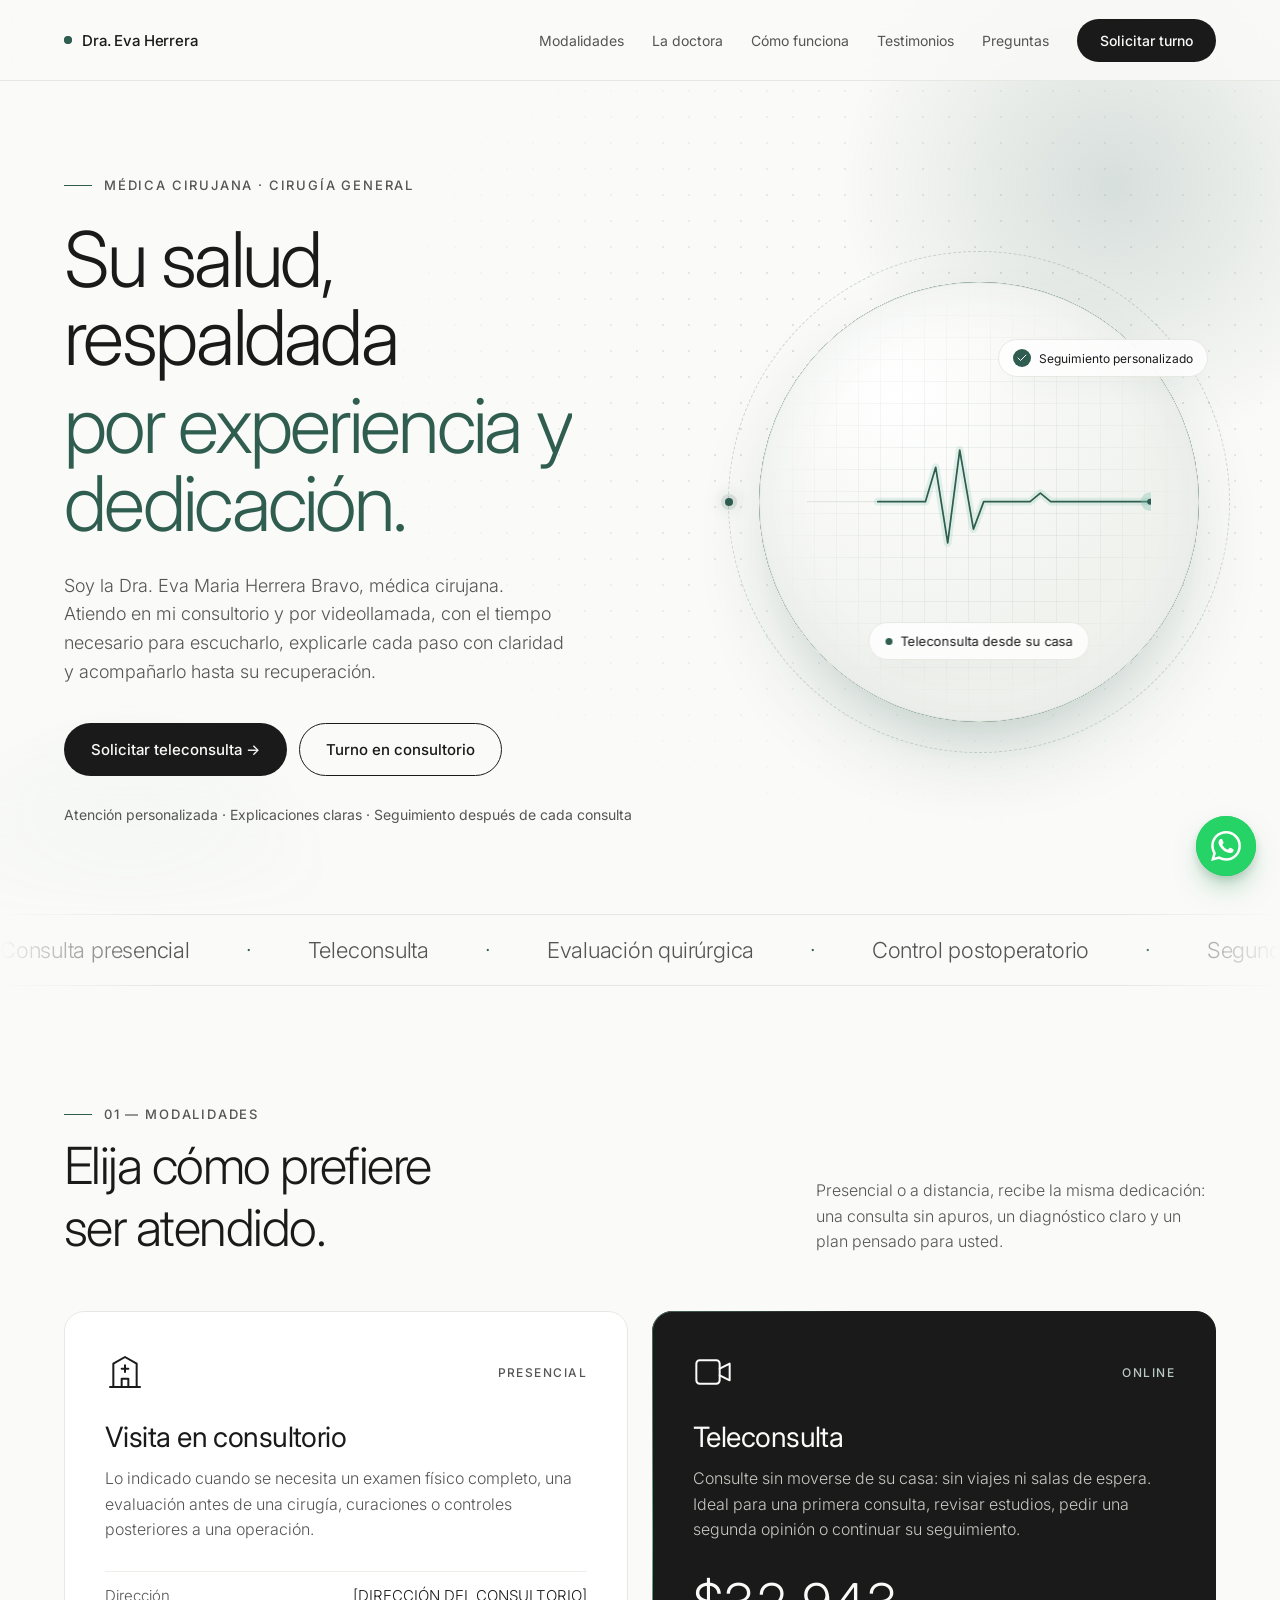
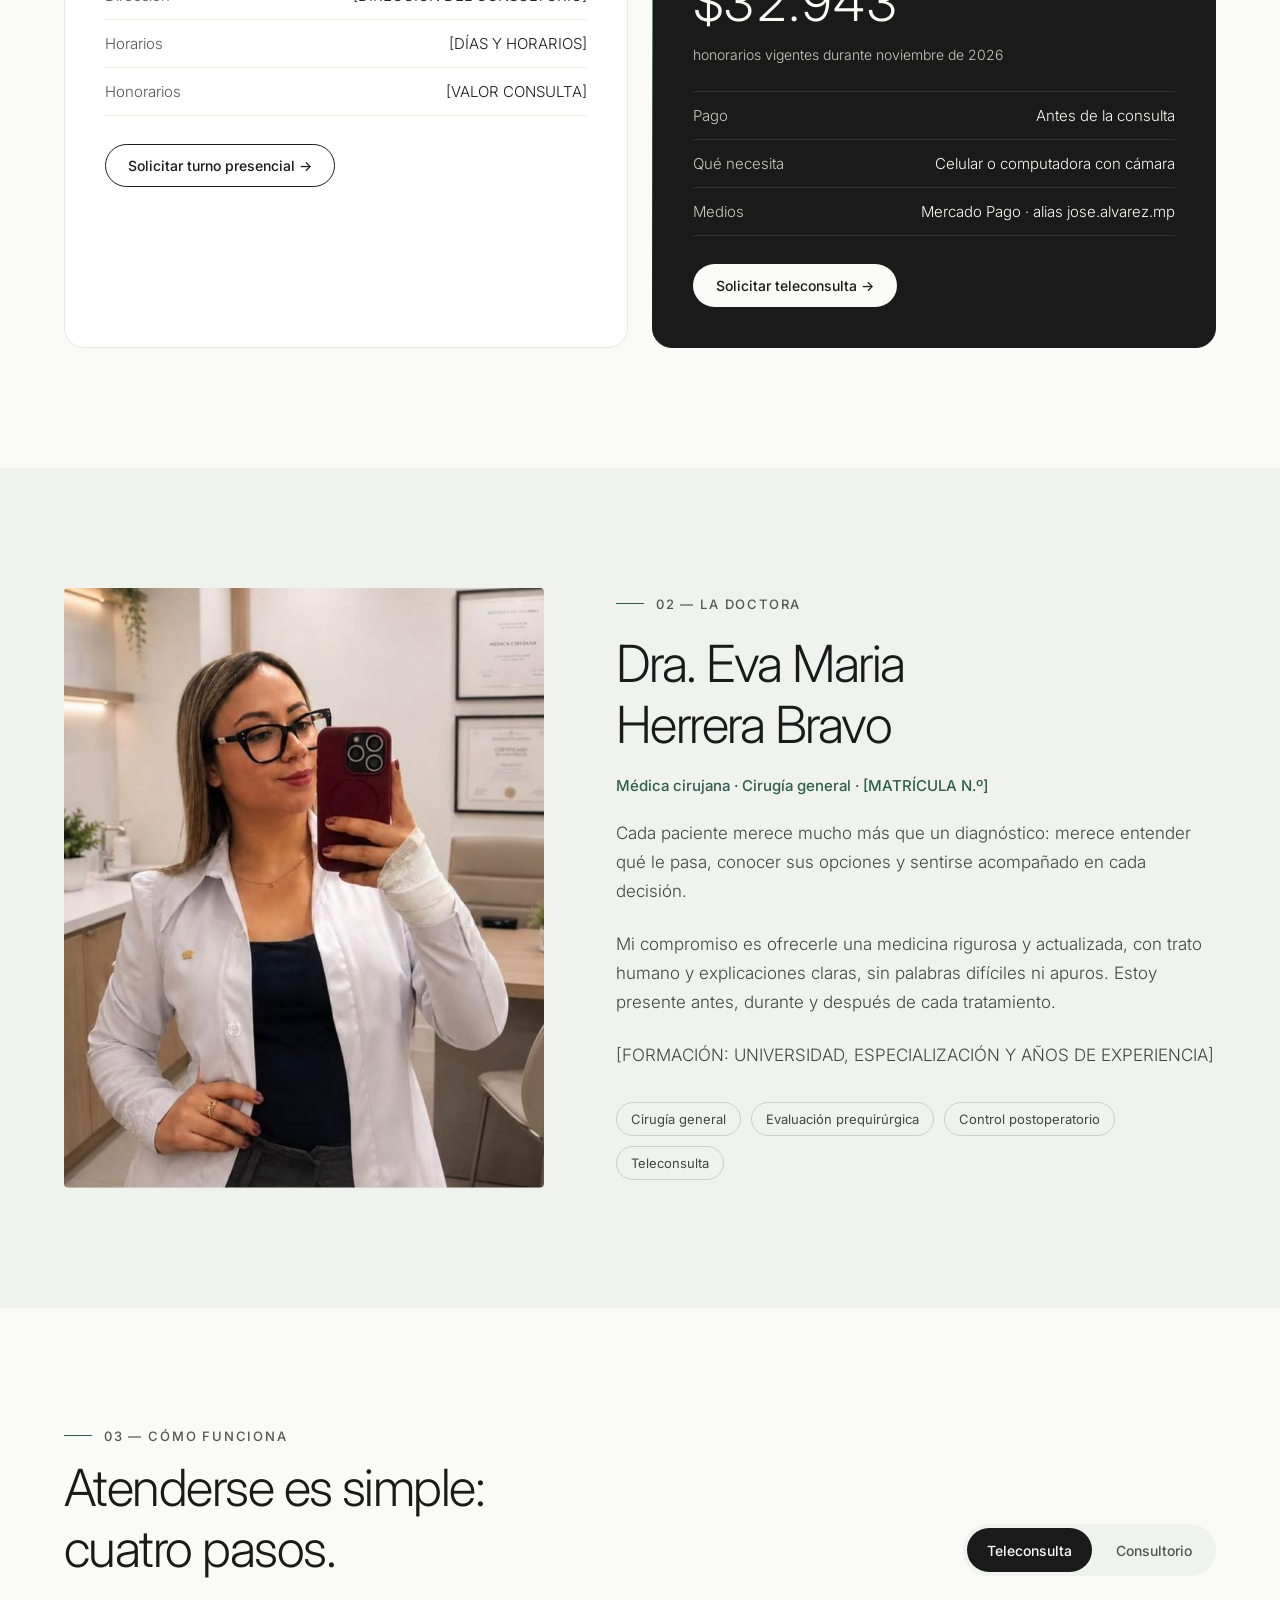
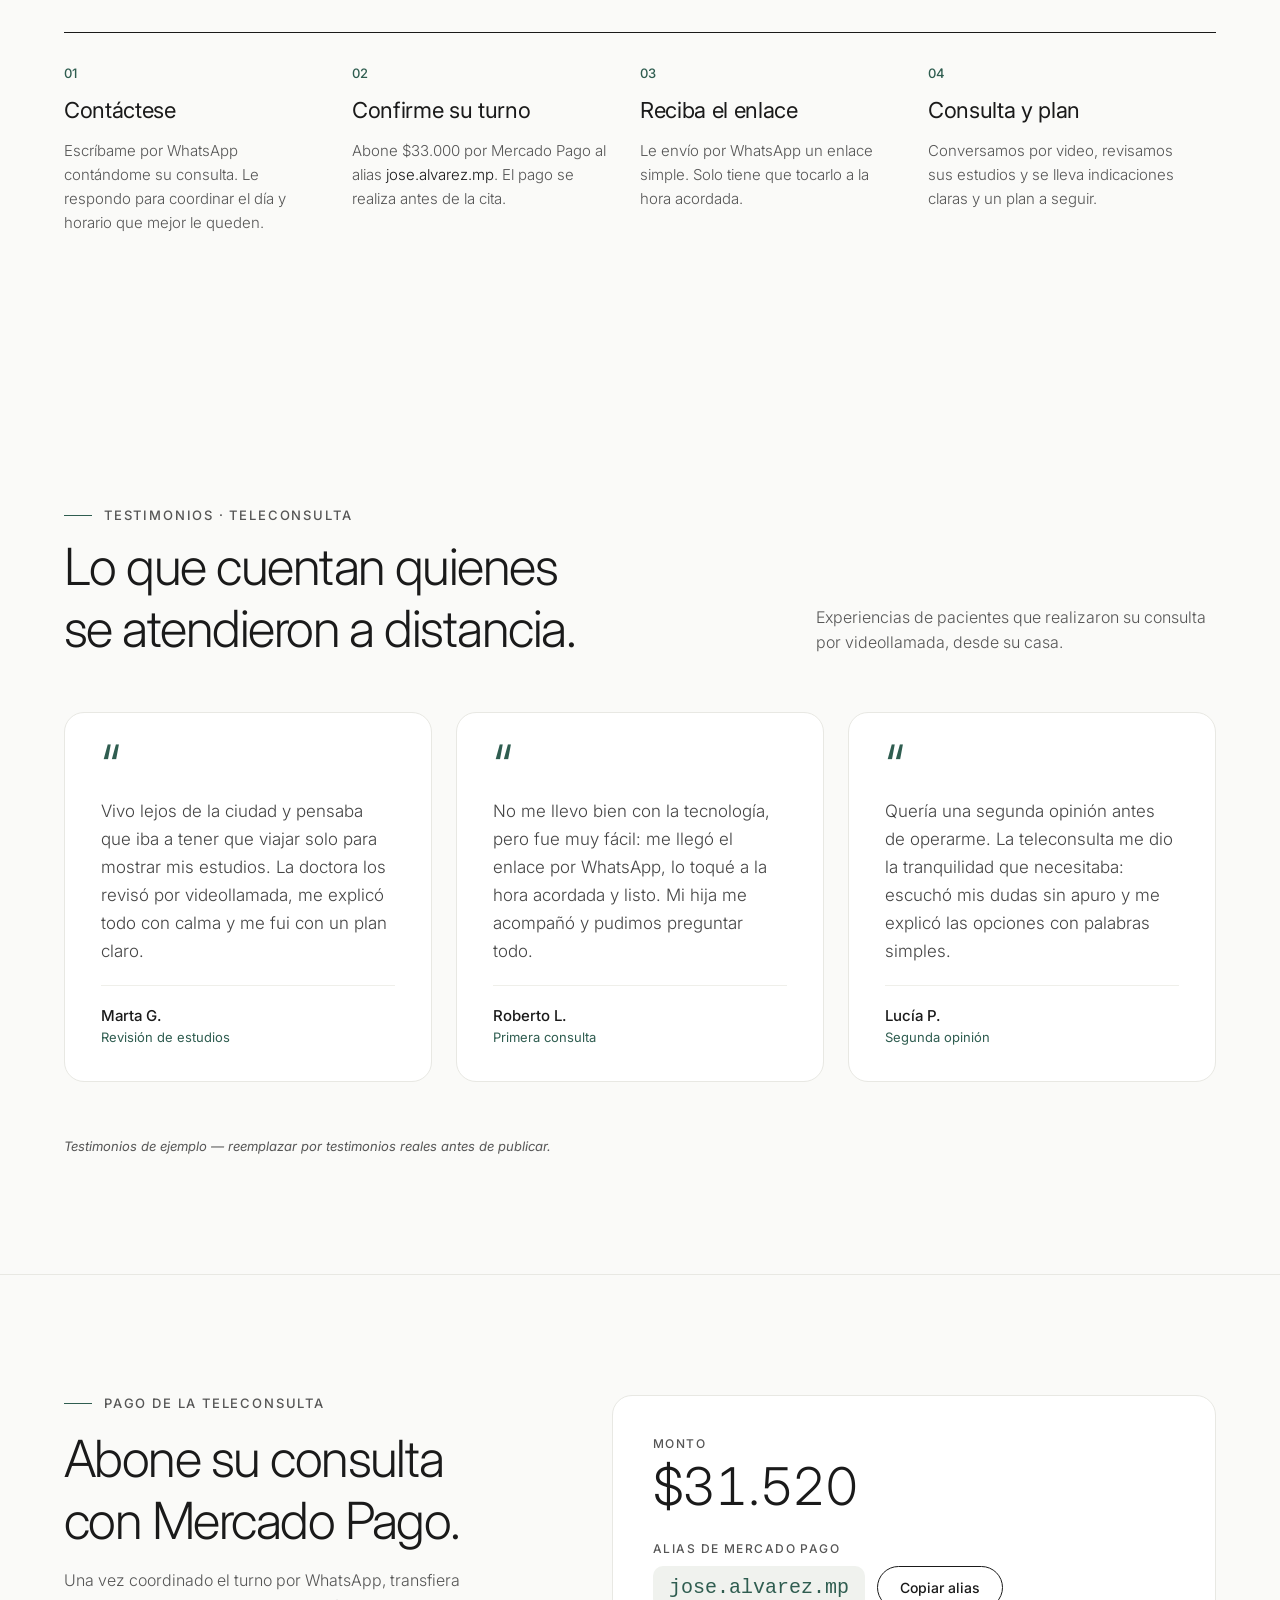
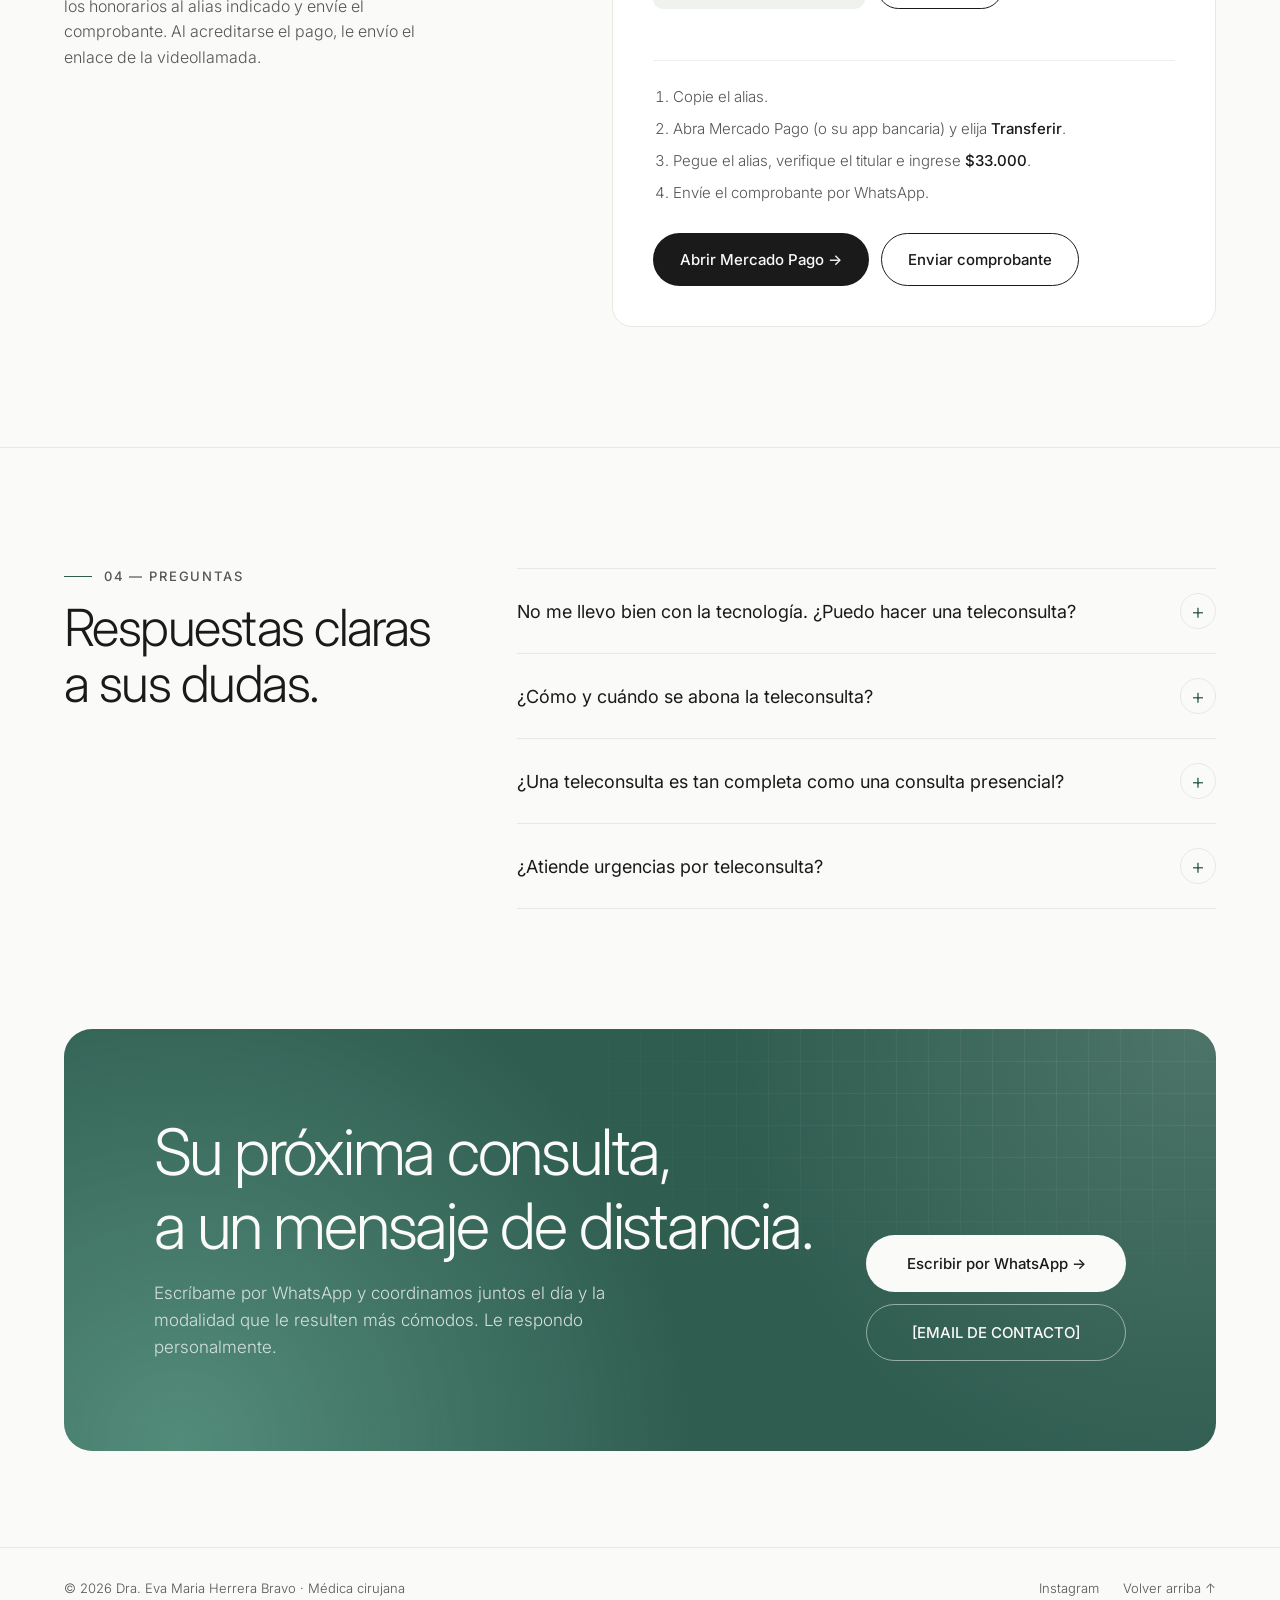
==== commit 94548a49: "WhatsApp Logo Fixed" ====
--- a/index.html
+++ b/index.html
@@ -19,7 +19,7 @@
   <link rel="preconnect" href="https://fonts.googleapis.com">
   <link rel="preconnect" href="https://fonts.gstatic.com" crossorigin>
   <link rel="stylesheet" href="https://fonts.googleapis.com/css2?family=Inter:wght@300;400;500&display=swap">
-  <link rel="stylesheet" href="css/styles.css?v=2026-11-11">
+  <link rel="stylesheet" href="css/styles.css?v=2026-11-11b">
 </head>
 <body>
 
@@ -308,7 +308,7 @@
             <a class="btn btn--dark" id="mp-link" data-link="" href="#" target="_blank" rel="noopener" hidden>Pagar con Mercado Pago <span class="arrow">→</span></a>
             <a class="btn btn--dark" id="mp-open" href="https://www.mercadopago.com.ar/" target="_blank" rel="noopener">Abrir Mercado Pago <span class="arrow">→</span></a>
             <!-- Reemplazar 549XXXXXXXXXX por el número con código de país, sin + ni espacios -->
-            <a class="btn btn--line" href="https://wa.me/549XXXXXXXXXX?text=Hola%20Dra.%20Herrera%2C%20le%20env%C3%ADo%20el%20comprobante%20de%20pago%20de%20la%20teleconsulta%20(%2440.000)." target="_blank" rel="noopener">Enviar comprobante</a>
+            <a class="btn btn--line" href="https://wa.me/549XXXXXXXXXX?text=Hola%20Dra.%20Herrera%2C%20le%20env%C3%ADo%20el%20comprobante%20de%20pago%20de%20la%20teleconsulta%20(%2433.000)." target="_blank" rel="noopener">Enviar comprobante</a>
           </div>
         </div>
       </div>
@@ -376,6 +376,15 @@
     </div>
   </footer>
 
-  <script src="js/main.js?v=2026-11-11" defer></script>
+  <!-- ============ BOTÓN FLOTANTE DE WHATSAPP ============ -->
+  <!-- Reemplazar 549XXXXXXXXXX por el número con código de país, sin + ni espacios -->
+  <a class="wa-float" href="https://wa.me/549XXXXXXXXXX?text=Hola%20Dra.%20Herrera%2C%20quisiera%20solicitar%20un%20turno." target="_blank" rel="noopener" aria-label="Escribir por WhatsApp para solicitar un turno">
+    <span class="wa-float__label" aria-hidden="true">¿Consultas? Escríbame</span>
+    <span class="wa-float__icon" aria-hidden="true">
+      <svg width="30" height="30" viewBox="0 0 24 24" fill="currentColor"><path d="M17.472 14.382c-.297-.149-1.758-.867-2.03-.967-.273-.099-.471-.148-.67.15-.197.297-.767.966-.94 1.164-.173.199-.347.223-.644.075-.297-.15-1.255-.463-2.39-1.475-.883-.788-1.48-1.761-1.653-2.059-.173-.297-.018-.458.13-.606.134-.133.298-.347.446-.52.149-.174.198-.298.298-.497.099-.198.05-.371-.025-.52-.075-.149-.669-1.612-.916-2.207-.242-.579-.487-.5-.669-.51-.173-.008-.371-.01-.57-.01-.198 0-.52.074-.792.372-.272.297-1.04 1.016-1.04 2.479 0 1.462 1.065 2.875 1.213 3.074.149.198 2.096 3.2 5.077 4.487.709.306 1.262.489 1.694.625.712.227 1.36.195 1.871.118.571-.085 1.758-.719 2.006-1.413.248-.694.248-1.289.173-1.413-.074-.124-.272-.198-.57-.347m-5.421 7.403h-.004a9.87 9.87 0 0 1-5.031-1.378l-.361-.214-3.741.982.998-3.648-.235-.374a9.86 9.86 0 0 1-1.51-5.26c.001-5.45 4.436-9.884 9.888-9.884 2.64 0 5.122 1.03 6.988 2.898a9.825 9.825 0 0 1 2.893 6.994c-.003 5.45-4.437 9.884-9.885 9.884m8.413-18.297A11.815 11.815 0 0 0 12.05 0C5.495 0 .16 5.335.157 11.892c0 2.096.547 4.142 1.588 5.945L.057 24l6.305-1.654a11.882 11.882 0 0 0 5.683 1.448h.005c6.554 0 11.89-5.335 11.893-11.893a11.821 11.821 0 0 0-3.48-8.413z"/></svg>
+    </span>
+  </a>
+
+  <script src="js/main.js?v=2026-11-11b" defer></script>
 </body>
 </html>
--- a/css/styles.css
+++ b/css/styles.css
@@ -2057,6 +2057,128 @@
 }
 
 /* =========================================================
+   Botón flotante de WhatsApp
+   ========================================================= */
+.wa-float {
+  position: fixed;
+  right: 24px;
+  bottom: calc(24px + env(safe-area-inset-bottom, 0px));
+  z-index: 30;
+  display: flex;
+  align-items: center;
+  color: #FFFFFF;
+  animation: wa-in .7s var(--ease) 1.2s both;
+  transition: opacity .3s, transform .3s var(--ease);
+}
+
+.wa-float:hover {
+  color: #FFFFFF;
+}
+
+.wa-float__icon {
+  position: relative;
+  width: 60px;
+  height: 60px;
+  border-radius: 50%;
+  display: flex;
+  align-items: center;
+  justify-content: center;
+  background: #25D366;
+  box-shadow: 0 14px 30px -10px rgba(18, 140, 70, .55), 0 4px 10px rgba(0, 0, 0, .12);
+  transition: transform .4s var(--ease), box-shadow .4s;
+}
+
+/* Onda suave que invita a tocar */
+.wa-float__icon::before {
+  content: "";
+  position: absolute;
+  inset: 0;
+  z-index: -1;
+  border-radius: 50%;
+  background: #25D366;
+  animation: wa-pulse 2.8s ease-out 2.2s infinite;
+}
+
+.wa-float:hover .wa-float__icon {
+  transform: scale(1.08) rotate(-6deg);
+  box-shadow: 0 18px 36px -10px rgba(18, 140, 70, .65), 0 4px 12px rgba(0, 0, 0, .14);
+}
+
+.wa-float:focus-visible {
+  outline: none;
+}
+
+.wa-float:focus-visible .wa-float__icon {
+  outline: 2px solid var(--accent);
+  outline-offset: 4px;
+}
+
+/* Etiqueta (solo en dispositivos con mouse) */
+.wa-float__label {
+  position: absolute;
+  right: 72px;
+  white-space: nowrap;
+  padding: 10px 16px;
+  border-radius: 999px;
+  background: var(--surface);
+  color: var(--ink);
+  border: 1px solid var(--line);
+  box-shadow: 0 14px 30px -18px rgba(26, 26, 26, .35);
+  font-size: 14px;
+  font-weight: 500;
+  opacity: 0;
+  transform: translateX(8px);
+  pointer-events: none;
+  transition: opacity .3s, transform .4s var(--ease);
+}
+
+@media (hover: hover) and (pointer: fine) {
+  .wa-float__label {
+    animation: wa-hint 5s var(--ease) 3s both;
+  }
+
+  .wa-float:hover .wa-float__label,
+  .wa-float:focus-visible .wa-float__label {
+    animation: none;
+    opacity: 1;
+    transform: none;
+  }
+}
+
+/* Con el menú móvil abierto, el botón se oculta */
+body.menu-open .wa-float {
+  visibility: hidden;
+}
+
+@keyframes wa-in {
+  from { opacity: 0; transform: translateY(24px) scale(.6); }
+  to { opacity: 1; transform: none; }
+}
+
+@keyframes wa-pulse {
+  0% { transform: scale(1); opacity: .45; }
+  70%, 100% { transform: scale(1.7); opacity: 0; }
+}
+
+@keyframes wa-hint {
+  0% { opacity: 0; transform: translateX(8px); }
+  10%, 85% { opacity: 1; transform: none; }
+  100% { opacity: 0; transform: translateX(8px); }
+}
+
+@media (max-width: 640px) {
+  .wa-float {
+    right: 16px;
+    bottom: calc(16px + env(safe-area-inset-bottom, 0px));
+  }
+
+  .wa-float__icon {
+    width: 56px;
+    height: 56px;
+  }
+}
+
+/* =========================================================
    Responsive
    ========================================================= */
 
